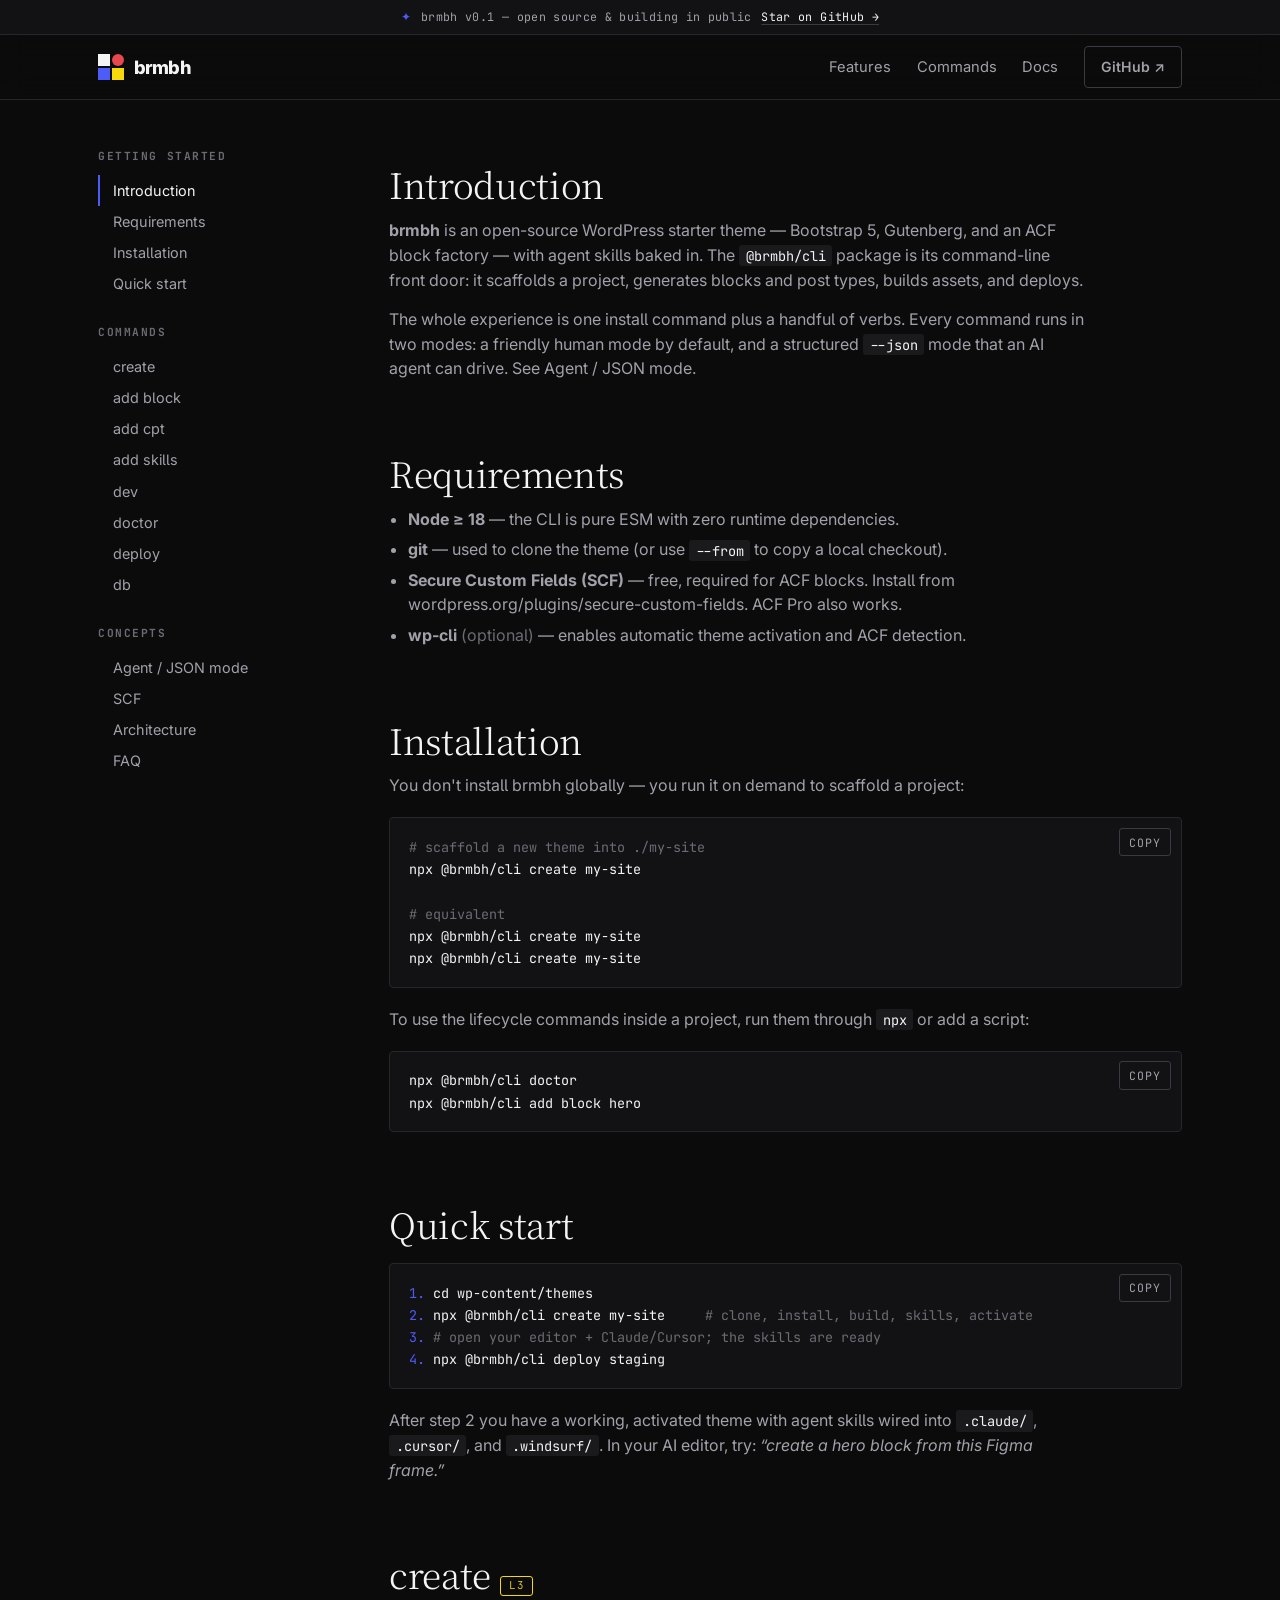
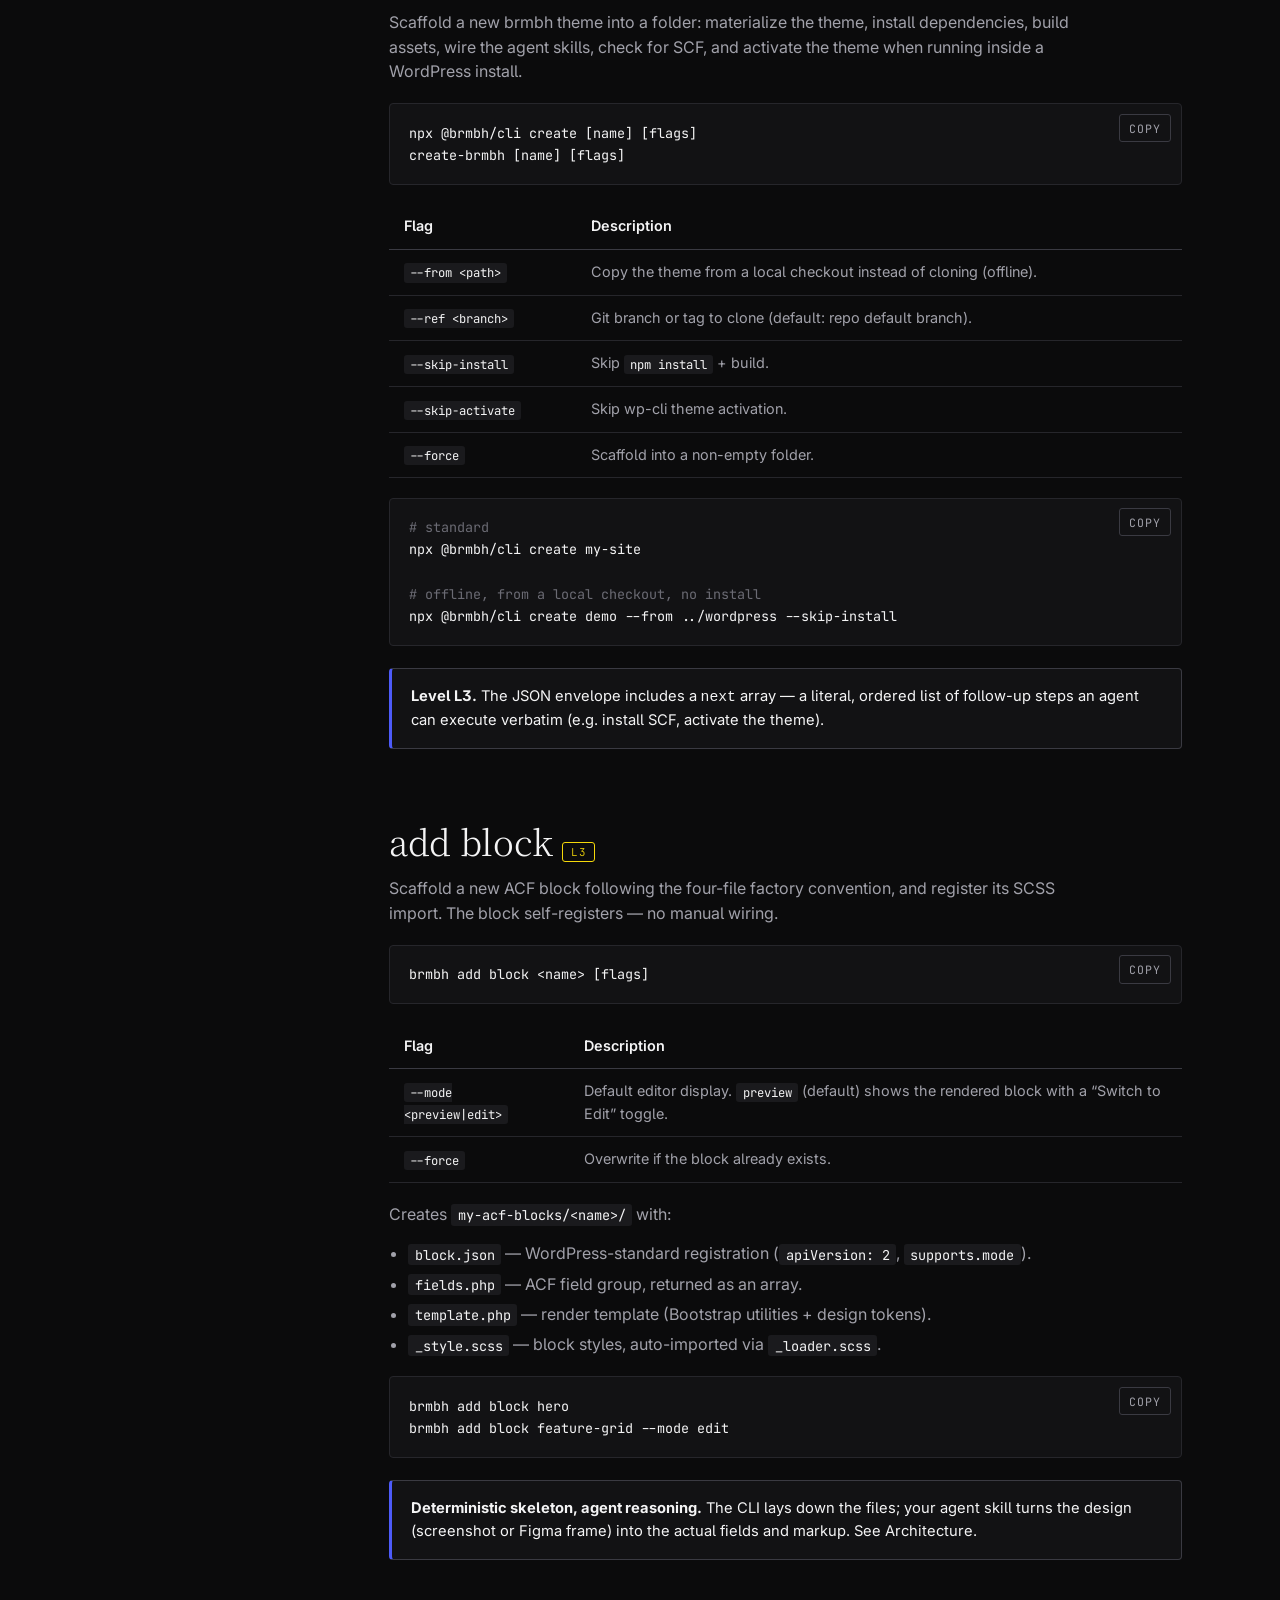
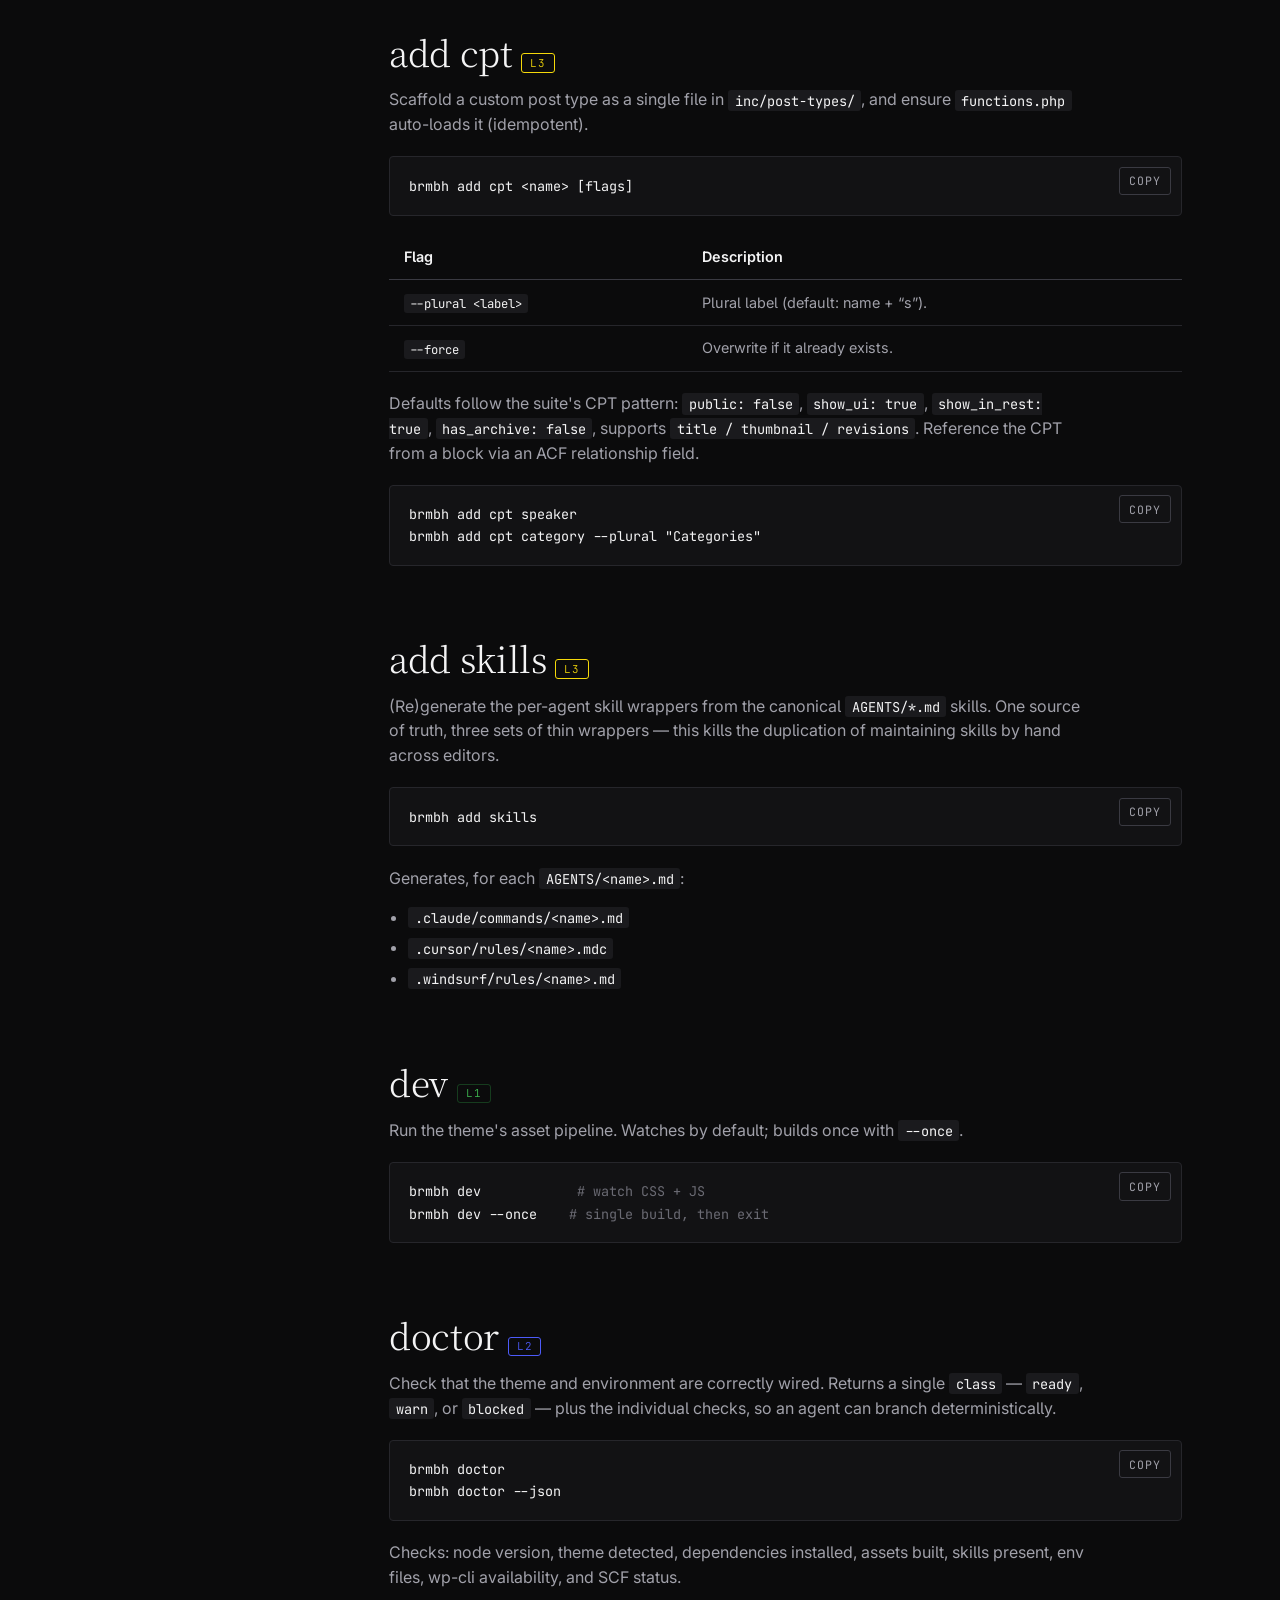
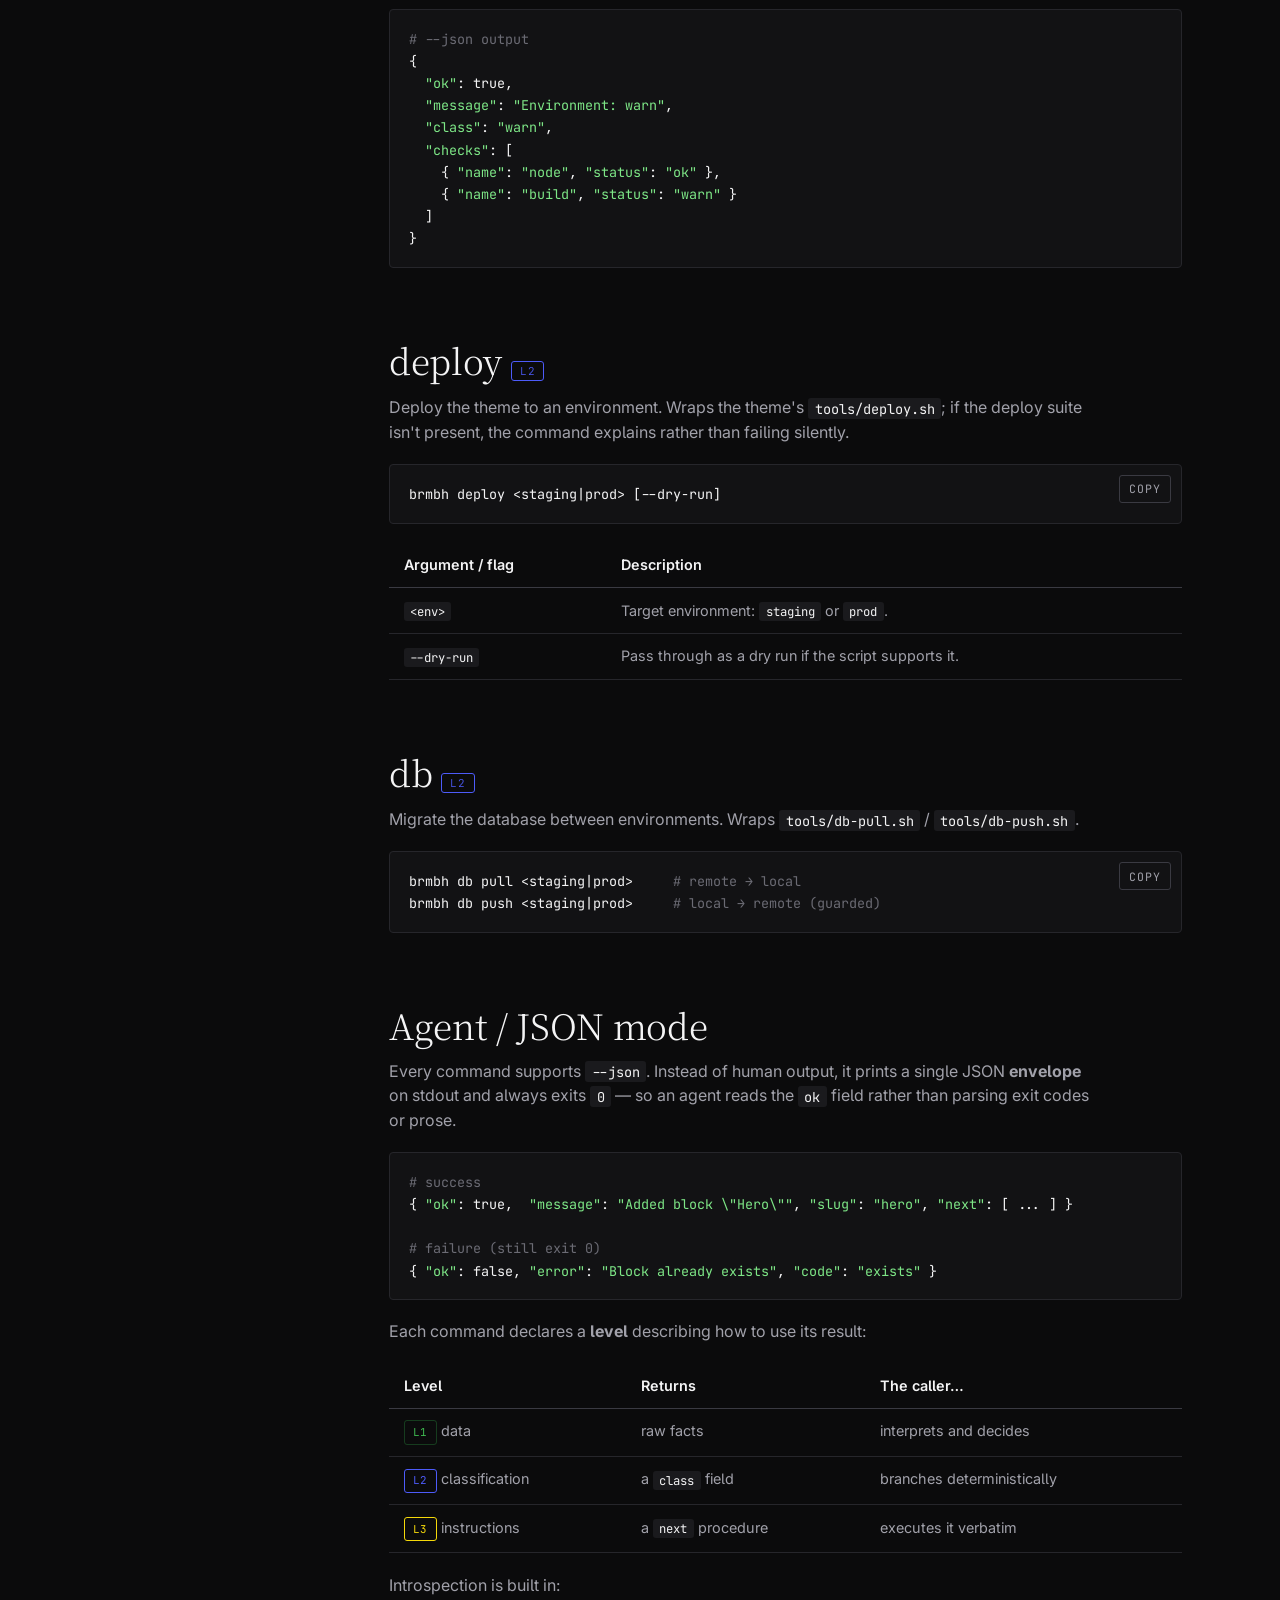
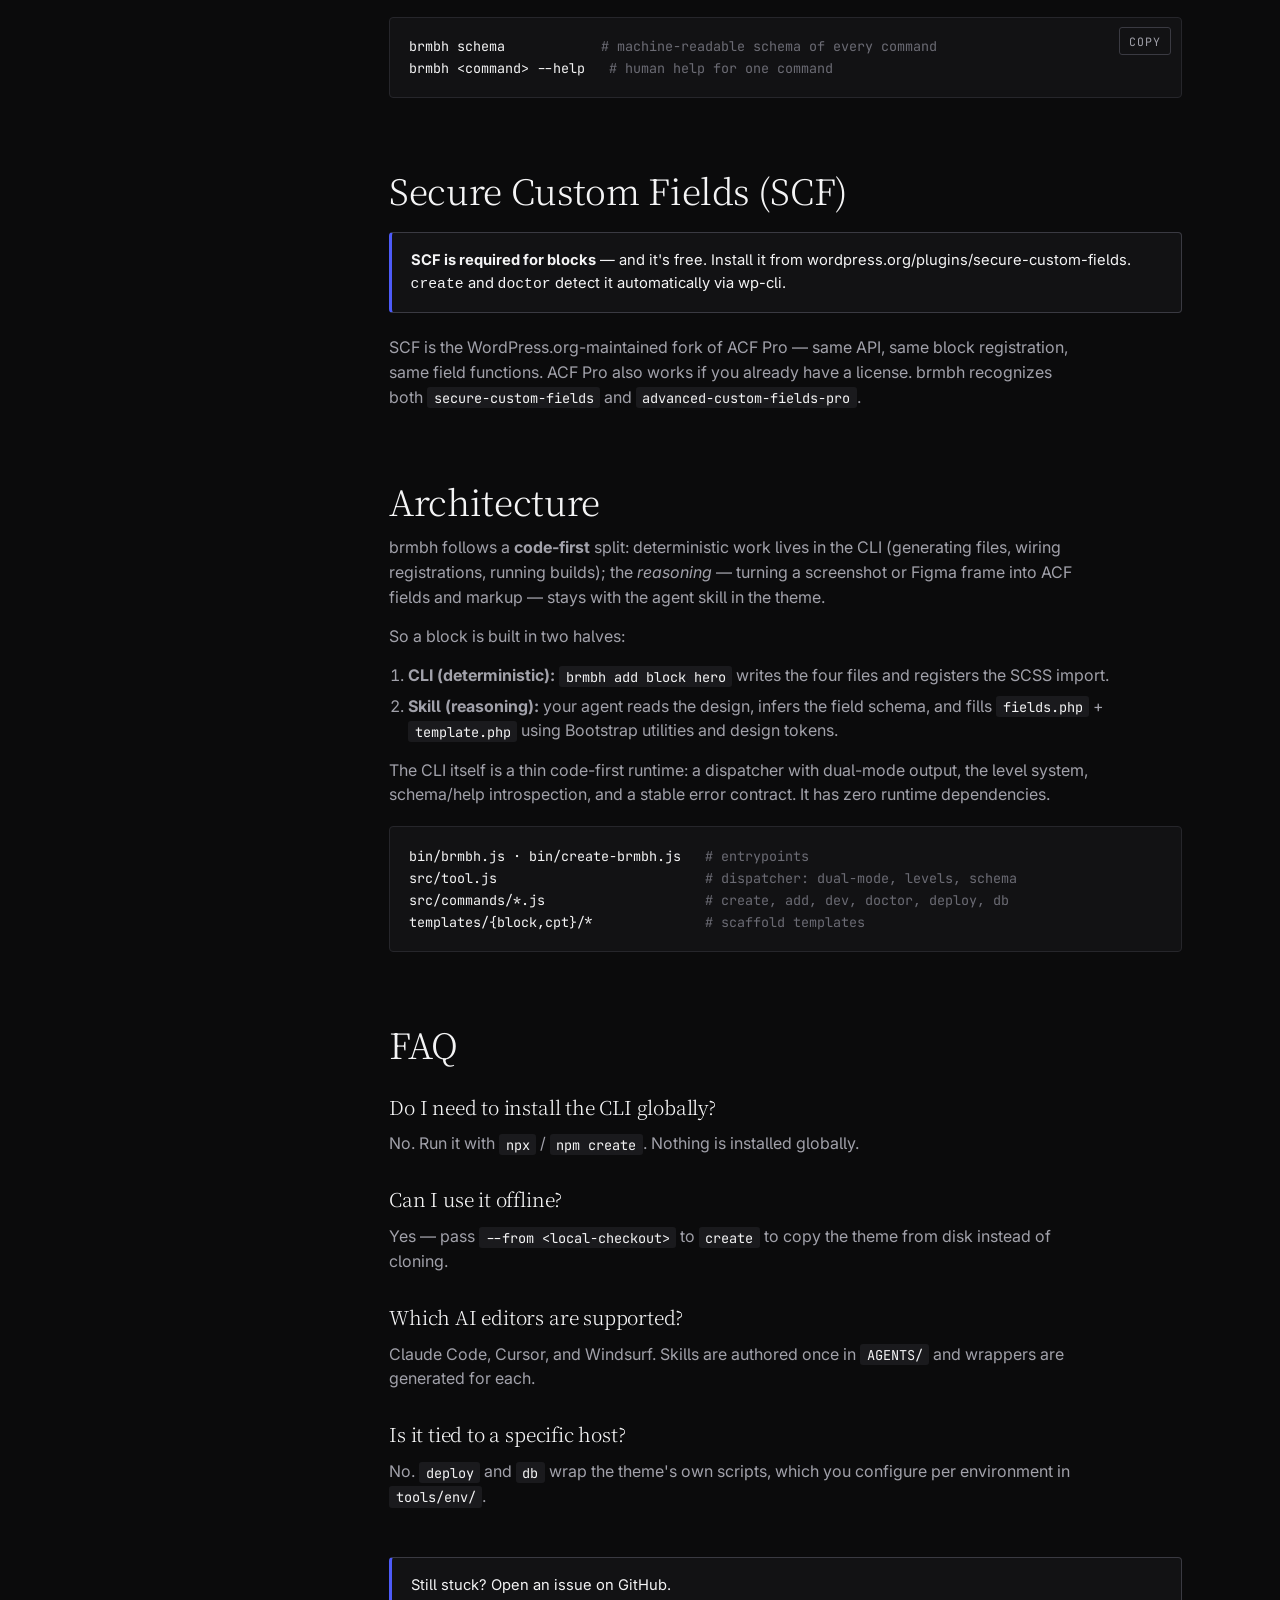
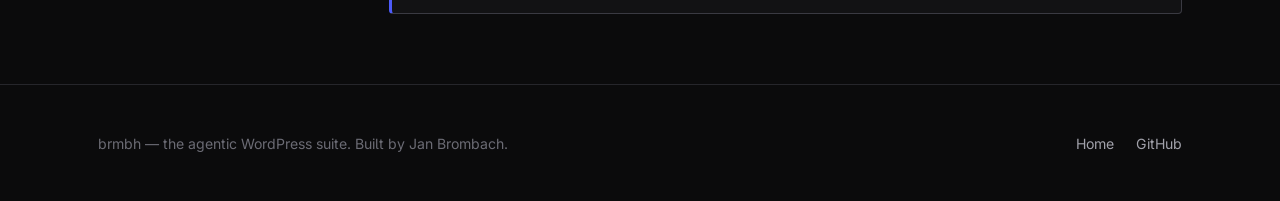
==== docs.html @ bf5b20b1 "chore: stand up brmbh/site as a standalone repo Extracted from brmbh/cli with git subtree split (33 " ====
<!doctype html>
<html lang="en">
<head>
  <meta charset="utf-8" />
  <meta name="viewport" content="width=device-width, initial-scale=1" />
  <title>Documentation — brmbh</title>
  <meta name="description" content="Documentation for the brmbh CLI and agentic WordPress suite: install, commands, agent JSON mode, and architecture." />
  <link rel="preconnect" href="https://fonts.googleapis.com" />
  <link rel="preconnect" href="https://fonts.gstatic.com" crossorigin />
  <link href="https://fonts.googleapis.com/css2?family=Noto+Serif+JP:wght@200;300;400;500;700;900&family=Atkinson+Hyperlegible:wght@400;700&family=Inter:wght@400;500;600;700;800;900&family=JetBrains+Mono:wght@400;500;700&display=swap" rel="stylesheet" />
  <link rel="stylesheet" href="assets/styles.css" />
</head>
<body>

  <div class="announce">
    <span class="spark" aria-hidden="true">✦</span> brmbh v0.1 — open source &amp; building in public
    <a href="https://github.com/brmbh/wordpress" target="_blank" rel="noopener">Star on GitHub →</a>
  </div>
  <header class="site-header">
    <div class="wrap site-header__inner">
      <a class="brand" href="index.html" aria-label="brmbh home">
        <span class="brand__mark" aria-hidden="true"><span></span><span></span><span></span><span></span></span>
        brmbh
      </a>
      <button class="nav-toggle" aria-label="Toggle menu" data-nav-toggle>☰</button>
      <nav class="nav" data-nav>
        <a href="index.html#features"><span class="nav__text" data-text="Features">Features</span></a>
        <a href="index.html#commands"><span class="nav__text" data-text="Commands">Commands</span></a>
        <a href="docs.html"><span class="nav__text" data-text="Docs">Docs</span></a>
        <a class="btn btn--ghost" href="https://github.com/brmbh/wordpress" target="_blank" rel="noopener">GitHub ↗</a>
      </nav>
    </div>
  </header>

  <div class="wrap section--flush" style="padding-block:3rem">
    <div class="docs">
      <!-- sidebar -->
      <aside class="docs-side">
        <h5>Getting started</h5>
        <a href="#introduction">Introduction</a>
        <a href="#requirements">Requirements</a>
        <a href="#install">Installation</a>
        <a href="#quickstart">Quick start</a>
        <h5>Commands</h5>
        <a href="#create">create</a>
        <a href="#add-block">add block</a>
        <a href="#add-cpt">add cpt</a>
        <a href="#add-skills">add skills</a>
        <a href="#dev">dev</a>
        <a href="#doctor">doctor</a>
        <a href="#deploy">deploy</a>
        <a href="#db">db</a>
        <h5>Concepts</h5>
        <a href="#agent-mode">Agent / JSON mode</a>
        <a href="#acf">SCF</a>
        <a href="#architecture">Architecture</a>
        <a href="#faq">FAQ</a>
      </aside>

      <!-- content -->
      <main class="docs-main">

        <h2 id="introduction">Introduction</h2>
        <p>
          <strong>brmbh</strong> is an open-source WordPress starter theme — Bootstrap 5, Gutenberg, and an ACF
          block factory — with agent skills baked in. The <code>@brmbh/cli</code> package is its command-line
          front door: it scaffolds a project, generates blocks and post types, builds assets, and deploys.
        </p>
        <p>
          The whole experience is one install command plus a handful of verbs. Every command runs in two modes:
          a friendly human mode by default, and a structured <code>--json</code> mode that an AI agent can drive.
          See <a href="#agent-mode">Agent / JSON mode</a>.
        </p>

        <h2 id="requirements">Requirements</h2>
        <ul>
          <li><strong>Node ≥ 18</strong> — the CLI is pure ESM with zero runtime dependencies.</li>
          <li><strong>git</strong> — used to clone the theme (or use <code>--from</code> to copy a local checkout).</li>
          <li><strong>Secure Custom Fields (SCF)</strong> — free, required for ACF blocks. Install from <a href="https://wordpress.org/plugins/secure-custom-fields/" target="_blank" rel="noopener">wordpress.org/plugins/secure-custom-fields</a>. ACF Pro also works.</li>
          <li><strong>wp-cli</strong> <span class="dim">(optional)</span> — enables automatic theme activation and ACF detection.</li>
        </ul>

        <h2 id="install">Installation</h2>
        <p>You don't install brmbh globally — you run it on demand to scaffold a project:</p>
        <pre data-copy="npx @brmbh/cli create my-site"><span class="c"># scaffold a new theme into ./my-site</span>
npx @brmbh/cli create my-site

<span class="c"># equivalent</span>
npx @brmbh/cli create my-site
npx @brmbh/cli create my-site</pre>
        <p>To use the lifecycle commands inside a project, run them through <code>npx</code> or add a script:</p>
        <pre data-copy="npx @brmbh/cli doctor">npx @brmbh/cli doctor
npx @brmbh/cli add block hero</pre>

        <h2 id="quickstart">Quick start</h2>
        <pre data-copy="cd wp-content/themes&#10;npx @brmbh/cli create my-site"><span class="k">1.</span> cd wp-content/themes
<span class="k">2.</span> npx @brmbh/cli create my-site     <span class="c"># clone, install, build, skills, activate</span>
<span class="k">3.</span> <span class="c"># open your editor + Claude/Cursor; the skills are ready</span>
<span class="k">4.</span> npx @brmbh/cli deploy staging</pre>
        <p>
          After step 2 you have a working, activated theme with agent skills wired into <code>.claude/</code>,
          <code>.cursor/</code>, and <code>.windsurf/</code>. In your AI editor, try:
          <em>“create a hero block from this Figma frame.”</em>
        </p>

        <!-- ============================ COMMANDS =========================== -->

        <h2 id="create">create <span class="badge badge--l3">L3</span></h2>
        <p>Scaffold a new brmbh theme into a folder: materialize the theme, install dependencies, build assets, wire the agent skills, check for SCF, and activate the theme when running inside a WordPress install.</p>
        <pre data-copy="npx @brmbh/cli create [name] [flags]">npx @brmbh/cli create [name] [flags]
create-brmbh [name] [flags]</pre>
        <table>
          <thead><tr><th>Flag</th><th>Description</th></tr></thead>
          <tbody>
            <tr><td><code>--from &lt;path&gt;</code></td><td>Copy the theme from a local checkout instead of cloning (offline).</td></tr>
            <tr><td><code>--ref &lt;branch&gt;</code></td><td>Git branch or tag to clone (default: repo default branch).</td></tr>
            <tr><td><code>--skip-install</code></td><td>Skip <code>npm install</code> + build.</td></tr>
            <tr><td><code>--skip-activate</code></td><td>Skip wp-cli theme activation.</td></tr>
            <tr><td><code>--force</code></td><td>Scaffold into a non-empty folder.</td></tr>
          </tbody>
        </table>
        <pre data-copy="npx @brmbh/cli create my-site"><span class="c"># standard</span>
npx @brmbh/cli create my-site

<span class="c"># offline, from a local checkout, no install</span>
npx @brmbh/cli create demo --from ../wordpress --skip-install</pre>
        <div class="callout">
          <strong>Level L3.</strong> The JSON envelope includes a <code>next</code> array — a literal, ordered
          list of follow-up steps an agent can execute verbatim (e.g. install SCF, activate the theme).
        </div>

        <h2 id="add-block">add block <span class="badge badge--l3">L3</span></h2>
        <p>Scaffold a new ACF block following the four-file factory convention, and register its SCSS import. The block self-registers — no manual wiring.</p>
        <pre data-copy="brmbh add block <name> [flags]">brmbh add block &lt;name&gt; [flags]</pre>
        <table>
          <thead><tr><th>Flag</th><th>Description</th></tr></thead>
          <tbody>
            <tr><td><code>--mode &lt;preview|edit&gt;</code></td><td>Default editor display. <code>preview</code> (default) shows the rendered block with a “Switch to Edit” toggle.</td></tr>
            <tr><td><code>--force</code></td><td>Overwrite if the block already exists.</td></tr>
          </tbody>
        </table>
        <p>Creates <code>my-acf-blocks/&lt;name&gt;/</code> with:</p>
        <ul>
          <li><code>block.json</code> — WordPress-standard registration (<code>apiVersion: 2</code>, <code>supports.mode</code>).</li>
          <li><code>fields.php</code> — ACF field group, returned as an array.</li>
          <li><code>template.php</code> — render template (Bootstrap utilities + design tokens).</li>
          <li><code>_style.scss</code> — block styles, auto-imported via <code>_loader.scss</code>.</li>
        </ul>
        <pre data-copy="brmbh add block hero">brmbh add block hero
brmbh add block feature-grid --mode edit</pre>
        <div class="callout">
          <strong>Deterministic skeleton, agent reasoning.</strong> The CLI lays down the files; your agent skill
          turns the design (screenshot or Figma frame) into the actual fields and markup. See
          <a href="#architecture">Architecture</a>.
        </div>

        <h2 id="add-cpt">add cpt <span class="badge badge--l3">L3</span></h2>
        <p>Scaffold a custom post type as a single file in <code>inc/post-types/</code>, and ensure <code>functions.php</code> auto-loads it (idempotent).</p>
        <pre data-copy="brmbh add cpt <name> [flags]">brmbh add cpt &lt;name&gt; [flags]</pre>
        <table>
          <thead><tr><th>Flag</th><th>Description</th></tr></thead>
          <tbody>
            <tr><td><code>--plural &lt;label&gt;</code></td><td>Plural label (default: name + “s”).</td></tr>
            <tr><td><code>--force</code></td><td>Overwrite if it already exists.</td></tr>
          </tbody>
        </table>
        <p>Defaults follow the suite's CPT pattern: <code>public: false</code>, <code>show_ui: true</code>, <code>show_in_rest: true</code>, <code>has_archive: false</code>, supports <code>title / thumbnail / revisions</code>. Reference the CPT from a block via an ACF relationship field.</p>
        <pre data-copy="brmbh add cpt speaker">brmbh add cpt speaker
brmbh add cpt category --plural "Categories"</pre>

        <h2 id="add-skills">add skills <span class="badge badge--l3">L3</span></h2>
        <p>(Re)generate the per-agent skill wrappers from the canonical <code>AGENTS/*.md</code> skills. One source of truth, three sets of thin wrappers — this kills the duplication of maintaining skills by hand across editors.</p>
        <pre data-copy="brmbh add skills">brmbh add skills</pre>
        <p>Generates, for each <code>AGENTS/&lt;name&gt;.md</code>:</p>
        <ul>
          <li><code>.claude/commands/&lt;name&gt;.md</code></li>
          <li><code>.cursor/rules/&lt;name&gt;.mdc</code></li>
          <li><code>.windsurf/rules/&lt;name&gt;.md</code></li>
        </ul>

        <h2 id="dev">dev <span class="badge badge--l1">L1</span></h2>
        <p>Run the theme's asset pipeline. Watches by default; builds once with <code>--once</code>.</p>
        <pre data-copy="brmbh dev">brmbh dev            <span class="c"># watch CSS + JS</span>
brmbh dev --once    <span class="c"># single build, then exit</span></pre>

        <h2 id="doctor">doctor <span class="badge badge--l2">L2</span></h2>
        <p>Check that the theme and environment are correctly wired. Returns a single <code>class</code> — <code>ready</code>, <code>warn</code>, or <code>blocked</code> — plus the individual checks, so an agent can branch deterministically.</p>
        <pre data-copy="brmbh doctor">brmbh doctor
brmbh doctor --json</pre>
        <p>Checks: node version, theme detected, dependencies installed, assets built, skills present, env files, wp-cli availability, and SCF status.</p>
        <pre><span class="c"># --json output</span>
{
  <span class="s">"ok"</span>: true,
  <span class="s">"message"</span>: <span class="s">"Environment: warn"</span>,
  <span class="s">"class"</span>: <span class="s">"warn"</span>,
  <span class="s">"checks"</span>: [
    { <span class="s">"name"</span>: <span class="s">"node"</span>, <span class="s">"status"</span>: <span class="s">"ok"</span> },
    { <span class="s">"name"</span>: <span class="s">"build"</span>, <span class="s">"status"</span>: <span class="s">"warn"</span> }
  ]
}</pre>

        <h2 id="deploy">deploy <span class="badge badge--l2">L2</span></h2>
        <p>Deploy the theme to an environment. Wraps the theme's <code>tools/deploy.sh</code>; if the deploy suite isn't present, the command explains rather than failing silently.</p>
        <pre data-copy="brmbh deploy <env>">brmbh deploy &lt;staging|prod&gt; [--dry-run]</pre>
        <table>
          <thead><tr><th>Argument / flag</th><th>Description</th></tr></thead>
          <tbody>
            <tr><td><code>&lt;env&gt;</code></td><td>Target environment: <code>staging</code> or <code>prod</code>.</td></tr>
            <tr><td><code>--dry-run</code></td><td>Pass through as a dry run if the script supports it.</td></tr>
          </tbody>
        </table>

        <h2 id="db">db <span class="badge badge--l2">L2</span></h2>
        <p>Migrate the database between environments. Wraps <code>tools/db-pull.sh</code> / <code>tools/db-push.sh</code>.</p>
        <pre data-copy="brmbh db pull staging">brmbh db pull &lt;staging|prod&gt;     <span class="c"># remote → local</span>
brmbh db push &lt;staging|prod&gt;     <span class="c"># local → remote (guarded)</span></pre>

        <!-- ============================ CONCEPTS =========================== -->

        <h2 id="agent-mode">Agent / JSON mode</h2>
        <p>
          Every command supports <code>--json</code>. Instead of human output, it prints a single JSON
          <strong>envelope</strong> on stdout and always exits <code>0</code> — so an agent reads the
          <code>ok</code> field rather than parsing exit codes or prose.
        </p>
        <pre><span class="c"># success</span>
{ <span class="s">"ok"</span>: true,  <span class="s">"message"</span>: <span class="s">"Added block \"Hero\""</span>, <span class="s">"slug"</span>: <span class="s">"hero"</span>, <span class="s">"next"</span>: [ ... ] }

<span class="c"># failure (still exit 0)</span>
{ <span class="s">"ok"</span>: false, <span class="s">"error"</span>: <span class="s">"Block already exists"</span>, <span class="s">"code"</span>: <span class="s">"exists"</span> }</pre>
        <p>Each command declares a <strong>level</strong> describing how to use its result:</p>
        <table>
          <thead><tr><th>Level</th><th>Returns</th><th>The caller…</th></tr></thead>
          <tbody>
            <tr><td><span class="badge badge--l1">L1</span> data</td><td>raw facts</td><td>interprets and decides</td></tr>
            <tr><td><span class="badge badge--l2">L2</span> classification</td><td>a <code>class</code> field</td><td>branches deterministically</td></tr>
            <tr><td><span class="badge badge--l3">L3</span> instructions</td><td>a <code>next</code> procedure</td><td>executes it verbatim</td></tr>
          </tbody>
        </table>
        <p>Introspection is built in:</p>
        <pre data-copy="brmbh schema">brmbh schema            <span class="c"># machine-readable schema of every command</span>
brmbh &lt;command&gt; --help   <span class="c"># human help for one command</span></pre>

        <h2 id="acf">Secure Custom Fields (SCF)</h2>
        <div class="callout">
          <strong>SCF is required for blocks</strong> — and it's free.
          Install it from <a href="https://wordpress.org/plugins/secure-custom-fields/" target="_blank" rel="noopener">wordpress.org/plugins/secure-custom-fields</a>.
          <code>create</code> and <code>doctor</code> detect it automatically via wp-cli.
        </div>
        <p>
          SCF is the WordPress.org-maintained fork of ACF Pro — same API, same block registration, same field functions.
          ACF Pro also works if you already have a license. brmbh recognizes both
          <code>secure-custom-fields</code> and <code>advanced-custom-fields-pro</code>.
        </p>

        <h2 id="architecture">Architecture</h2>
        <p>
          brmbh follows a <strong>code-first</strong> split: deterministic work lives in the CLI (generating
          files, wiring registrations, running builds); the <em>reasoning</em> — turning a screenshot or Figma
          frame into ACF fields and markup — stays with the agent skill in the theme.
        </p>
        <p>So a block is built in two halves:</p>
        <ol>
          <li><strong>CLI (deterministic):</strong> <code>brmbh add block hero</code> writes the four files and registers the SCSS import.</li>
          <li><strong>Skill (reasoning):</strong> your agent reads the design, infers the field schema, and fills <code>fields.php</code> + <code>template.php</code> using Bootstrap utilities and design tokens.</li>
        </ol>
        <p>The CLI itself is a thin code-first runtime: a dispatcher with dual-mode output, the level system, schema/help introspection, and a stable error contract. It has zero runtime dependencies.</p>
        <pre>bin/brmbh.js · bin/create-brmbh.js   <span class="c"># entrypoints</span>
src/tool.js                          <span class="c"># dispatcher: dual-mode, levels, schema</span>
src/commands/*.js                    <span class="c"># create, add, dev, doctor, deploy, db</span>
templates/{block,cpt}/*              <span class="c"># scaffold templates</span></pre>

        <h2 id="faq">FAQ</h2>
        <h3>Do I need to install the CLI globally?</h3>
        <p>No. Run it with <code>npx</code> / <code>npm create</code>. Nothing is installed globally.</p>
        <h3>Can I use it offline?</h3>
        <p>Yes — pass <code>--from &lt;local-checkout&gt;</code> to <code>create</code> to copy the theme from disk instead of cloning.</p>
        <h3>Which AI editors are supported?</h3>
        <p>Claude Code, Cursor, and Windsurf. Skills are authored once in <code>AGENTS/</code> and wrappers are generated for each.</p>
        <h3>Is it tied to a specific host?</h3>
        <p>No. <code>deploy</code> and <code>db</code> wrap the theme's own scripts, which you configure per environment in <code>tools/env/</code>.</p>

        <div class="callout" style="margin-top:3rem">
          Still stuck? Open an issue on
          <a href="https://github.com/brmbh/wordpress" target="_blank" rel="noopener">GitHub</a>.
        </div>

      </main>
    </div>
  </div>

  <footer class="site-footer">
    <div class="wrap site-footer__inner">
      <span class="dim">brmbh — the agentic WordPress suite. Built by Jan Brombach.</span>
      <nav class="footer-links">
        <a href="index.html">Home</a>
        <a href="https://github.com/brmbh/wordpress" target="_blank" rel="noopener">GitHub</a>
      </nav>
    </div>
  </footer>

  <script src="assets/main.js" defer></script>
</body>
</html>
---- assets/styles.css ----
/* ==========================================================================
   brmbh — design system
   Dark-first, monochrome, Swiss grid, brutalist edges, Bauhaus accents.
   ========================================================================== */

:root {
  /* surfaces (dark-first) */
  --surface-1: #0b0b0c;
  --surface-2: #121214;
  --surface-3: #1a1a1d;
  --on-surface-1: #f4f4f5;
  --on-surface-2: #a1a1aa;
  --on-surface-3: #6b6b74;
  --border: #26262b;
  --border-strong: #3a3a42;

  /* accents — restrained mono + a single electric primary; Bauhaus trio used as dots only */
  --accent: #4d5bf9;
  --accent-ink: #ffffff;
  --bauhaus-red: #e5484d;
  --bauhaus-yellow: #f5d90a;
  --bauhaus-blue: #4d5bf9;

  /* type */
  --font-sans: 'Inter', -apple-system, BlinkMacSystemFont, 'Segoe UI', sans-serif;
  --font-display: 'Noto Serif JP', Georgia, 'Times New Roman', serif;
  --font-eyebrow: 'Atkinson Hyperlegible', var(--font-sans);
  --font-mono: 'JetBrains Mono', ui-monospace, 'SF Mono', Menlo, monospace;

  /* scale */
  --maxw: 1180px;
  --gutter: clamp(1.25rem, 4vw, 3rem);
  --radius: 4px;
}

* { box-sizing: border-box; margin: 0; padding: 0; }

html { scroll-behavior: smooth; -webkit-text-size-adjust: 100%; }

body {
  font-family: var(--font-sans);
  background: var(--surface-1);
  color: var(--on-surface-1);
  line-height: 1.55;
  font-feature-settings: 'cv05' 1, 'ss01' 1;
  -webkit-font-smoothing: antialiased;
  text-rendering: optimizeLegibility;
  overflow-x: hidden;
}

a { color: inherit; text-decoration: none; }
::selection { background: var(--accent); color: var(--accent-ink); }

/* ----- layout primitives ------------------------------------------------- */

.wrap { max-width: var(--maxw); margin-inline: auto; padding-inline: var(--gutter); }
/* full-bleed variant: content edge lands exactly on the container rails.
   max-width = maxw + 2·gutter so the gutter padding brings content in to the
   rails (same math the page-frame uses). For card grids, not text. */
.wrap--flush { max-width: calc(var(--maxw) + 2 * var(--gutter)); margin-inline: auto; padding-inline: var(--gutter); }
.wrap--flush > .grid,
.wrap--flush > .pillars,
.wrap--flush > .power,
.wrap--flush > .grounded,
.wrap--flush > .steps { position: relative; z-index: 2; border-radius: 0; }
/* if a flush grid is the last thing in a section, kill the section's bottom
   padding so the cards align flush with the section divider line below */
.section:has(> .wrap--flush:last-child) { padding-bottom: 0; }
/* breakout band: wider than the rails, but keeps a margin from the viewport
   edge. Used sparingly to give a section room and break the uniform rhythm. */
.wrap--wide { width: min(calc(var(--maxw) + 8rem), calc(100% - 3rem)); margin-inline: auto; }
.wrap--wide > * { position: relative; z-index: 2; }

.section { padding-block: clamp(4rem, 9vw, 8rem); border-top: 1px solid var(--border); }
.section--flush { border-top: 0; }

/* Eyebrow = mono kicker + a Bauhaus marker. The marker's SHAPE and COLOUR
   cycle per section (modifier classes) so each opener is its own thing —
   a small brand system instead of one repeated chip. */
.eyebrow {
  font-family: var(--font-eyebrow);
  font-weight: 400;
  font-size: 1rem;
  letter-spacing: normal;
  text-transform: none;
  color: var(--on-surface-2);
  display: inline-flex;
  align-items: center;
  gap: 0.7rem;
}
.eyebrow::before {
  content: '';
  width: 11px; height: 11px;
  background: var(--mk, var(--accent));
  display: inline-block;
  flex: none;
}
/* marker colours (Bauhaus trio) */
.eyebrow--blue   { --mk: var(--bauhaus-blue); }
.eyebrow--red    { --mk: var(--bauhaus-red); }
.eyebrow--yellow { --mk: var(--bauhaus-yellow); }
/* marker shapes */
.eyebrow--circle::before  { border-radius: 50%; }
.eyebrow--diamond::before { width: 10px; height: 10px; transform: rotate(45deg); }
.eyebrow--disc::before    { border-radius: 0 50% 50% 0; }
.eyebrow--ring::before    { background: transparent; border: 2.5px solid var(--mk, var(--accent)); border-radius: 50%; }
.eyebrow--bar::before     { width: 5px; height: 15px; }
.eyebrow--triangle::before {
  width: 0; height: 0; background: transparent;
  border-left: 6px solid transparent;
  border-right: 6px solid transparent;
  border-bottom: 11px solid var(--mk, var(--accent));
}

/* ----- type -------------------------------------------------------------- */

h1, h2, h3, h4 { font-family: var(--font-display); font-weight: 300; letter-spacing: -0.01em; line-height: 1.12; }

.display {
  font-size: clamp(2.5rem, 6.6vw, 5.1rem);
  font-weight: 300;
  letter-spacing: -0.015em;
  line-height: 1.08;
}
.h2 { font-size: clamp(1.9rem, 4vw, 3rem); }
.h3 { font-size: clamp(1.15rem, 2vw, 1.5rem); letter-spacing: -0.01em; }

.lead { font-size: clamp(1.05rem, 1.6vw, 1.35rem); color: var(--on-surface-2); max-width: 44ch; }
.muted { color: var(--on-surface-2); }
.dim { color: var(--on-surface-3); }
.mono { font-family: var(--font-mono); }
.accent { color: var(--accent); }

/* ----- buttons ----------------------------------------------------------- */

.btn {
  --bg: var(--on-surface-1);
  --fg: var(--surface-1);
  display: inline-flex;
  align-items: center;
  gap: 0.55rem;
  padding: 0.85rem 1.4rem;
  font-weight: 600;
  font-size: 0.95rem;
  background: var(--bg);
  color: var(--fg);
  border: 1px solid var(--bg);
  border-radius: var(--radius);
  cursor: pointer;
  transition: transform 0.16s ease, background 0.16s ease, color 0.16s ease;
}
.btn:hover { transform: translateY(-2px); }
.btn--ghost {
  --bg: transparent;
  --fg: var(--on-surface-1);
  border-color: var(--border-strong);
}
.btn--ghost:hover { background: var(--surface-3); }
.btn--accent { --bg: var(--accent); --fg: var(--accent-ink); }

.btn-row { display: flex; flex-wrap: wrap; gap: 0.75rem; }

/* ----- code / terminal --------------------------------------------------- */

.code {
  font-family: var(--font-mono);
  background: var(--surface-2);
  border: 1px solid var(--border);
  border-radius: var(--radius);
  font-size: 0.9rem;
}

.cmd {
  display: flex;
  align-items: center;
  justify-content: space-between;
  gap: 1rem;
  padding: 1rem 1.15rem;
  font-family: var(--font-mono);
  background: var(--surface-2);
  border: 1px solid var(--border-strong);
  border-radius: var(--radius);
}
.cmd code { color: var(--on-surface-1); font-size: 0.95rem; }
.cmd code .tok-dim { color: var(--on-surface-3); }
.cmd .prompt { color: var(--accent); user-select: none; margin-right: 0.5rem; }

.copy {
  font-family: var(--font-mono);
  font-size: 0.72rem;
  letter-spacing: 0.08em;
  text-transform: uppercase;
  color: var(--on-surface-2);
  background: transparent;
  border: 1px solid var(--border-strong);
  border-radius: 3px;
  padding: 0.35rem 0.6rem;
  cursor: pointer;
  white-space: nowrap;
  transition: color 0.15s, border-color 0.15s;
}
.copy:hover { color: var(--on-surface-1); border-color: var(--on-surface-2); }
.copy.copied { color: var(--bauhaus-yellow); border-color: var(--bauhaus-yellow); }

/* terminal mock */
.terminal {
  background: var(--surface-2);
  border: 1px solid var(--border-strong);
  border-radius: var(--radius);
  overflow: hidden;
  box-shadow: 0 40px 80px -40px rgba(0,0,0,0.8);
}
.terminal__bar {
  display: flex; align-items: center; gap: 0.5rem;
  padding: 0.7rem 1rem;
  border-bottom: 1px solid var(--border);
  background: var(--surface-3);
}
.terminal__dot { width: 11px; height: 11px; border-radius: 50%; background: var(--border-strong); }
.terminal__dot--r { background: var(--bauhaus-red); }
.terminal__dot--y { background: var(--bauhaus-yellow); }
.terminal__dot--g { background: #2ea043; }
.terminal__title { margin-left: auto; font-family: var(--font-mono); font-size: 0.72rem; color: var(--on-surface-3); }
.terminal__body {
  padding: 1.25rem 1.35rem;
  font-family: var(--font-mono);
  font-size: 0.84rem;
  line-height: 1.7;
  white-space: pre-wrap;
  color: var(--on-surface-2);
  overflow-x: auto;
}
.terminal__body .ok { color: #3fb950; }
.terminal__body .step { color: var(--accent); }
.terminal__body .warn { color: var(--bauhaus-yellow); }
.terminal__body .head { color: var(--on-surface-1); font-weight: 600; }
.terminal__body .dim { color: var(--on-surface-3); }

/* ----- interactive IDE (explorer + editor) ------------------------------- */

.ide {
  background: var(--surface-2);
  border: 1px solid var(--border-strong);
  border-radius: var(--radius);
  overflow: hidden;
  box-shadow: 0 40px 80px -40px rgba(0, 0, 0, 0.8);
}
.ide__bar {
  display: flex; align-items: center; gap: 0.5rem;
  padding: 0.7rem 1rem;
  border-bottom: 1px solid var(--border);
  background: var(--surface-3);
}
.ide__title { margin-left: auto; font-family: var(--font-mono); font-size: 0.72rem; color: var(--on-surface-3); }

.ide__main { display: grid; grid-template-columns: 168px 1fr; min-height: 410px; }
.ide__explorer {
  border-right: 1px solid var(--border);
  max-height: 460px;
  overflow: auto;
  padding: 0.7rem 0.6rem;
  font-family: var(--font-mono); font-size: 0.8rem;
}
.ide__info { display: flex; flex-direction: column; gap: 0.8rem; padding: 1.75rem 2rem; min-width: 0; }
.ide__info-head { display: flex; align-items: center; gap: 0.6rem; flex-wrap: wrap; }
.ide__info-name { font-family: var(--font-mono); font-size: 1.05rem; font-weight: 500; color: var(--on-surface-1); }
.ide__info-role {
  font-family: var(--font-eyebrow); font-weight: 700;
  font-size: 0.58rem; letter-spacing: 0.08em; text-transform: uppercase;
  color: var(--accent);
  border: 1px solid var(--border-strong); border-radius: 999px;
  padding: 0.1rem 0.5rem;
}
.ide__info-desc { color: var(--on-surface-2); font-size: 1rem; line-height: 1.65; max-width: 56ch; }
.ide__info-note {
  margin-top: auto; display: flex; align-items: center; gap: 0.45rem;
  font-family: var(--font-eyebrow); font-size: 0.72rem; color: var(--accent);
  background: color-mix(in srgb, var(--accent) 10%, transparent);
  border: 1px solid color-mix(in srgb, var(--accent) 28%, transparent);
  border-radius: var(--radius); padding: 0.5rem 0.7rem;
}

/* ----- scrollytelling --------------------------------------------------- */
.scrolly-section { padding-bottom: 0; }
.scrolly-track { position: relative; height: 550vh; margin-top: 4rem; }
.scrolly-pin { position: sticky; top: 0; height: 100vh; display: flex; align-items: center; }
.scrolly-inner {
  display: grid;
  grid-template-columns: 1fr 1.4fr;
  gap: clamp(2rem, 5vw, 5rem);
  align-items: center;
  width: 100%;
  max-width: var(--maxw);
  margin-inline: auto;
  padding-inline: var(--gutter);
}

/* left steps */
.scrolly-steps { display: flex; flex-direction: column; gap: 3rem; }
.scrolly-step { opacity: 0.22; transition: opacity 0.5s ease; cursor: pointer; }
.scrolly-step.is-active { opacity: 1; }
.scrolly-step:not(.is-active):hover { opacity: 0.55; }
.scrolly-step__num {
  display: block;
  font-family: var(--font-mono); font-size: 0.7rem; color: var(--accent);
  margin-bottom: 0.5rem; letter-spacing: 0.06em;
}
.scrolly-step__title {
  font-family: var(--font-display);
  font-size: clamp(1.2rem, 2.2vw, 1.65rem);
  font-weight: 400;
  color: var(--on-surface-1);
  margin-bottom: 0.6rem; line-height: 1.2;
}
.scrolly-step__body { font-size: 0.95rem; color: var(--on-surface-2); line-height: 1.7; max-width: 36ch; }

/* right visual */
.scrolly-visual { min-width: 0; }

/* responsive: drop the pin, stack steps over a static IDE showing the final state */
@media (max-width: 880px) {
  .scrolly-track { height: auto !important; margin-top: 2rem; }
  .scrolly-pin { position: static; height: auto; display: block; }
  .scrolly-inner { grid-template-columns: 1fr; gap: 2.5rem; }
  .scrolly-step { opacity: 1; }
  .scrolly-step__body { max-width: none; }
  .ide__main { grid-template-columns: 140px 1fr; }
  .ide__stage { min-height: 280px; }
}

/* ----- IDE build animation ---------------------------------------------- */
.build-item { opacity: 0; transform: translateX(-6px); }

/* ----- IDE chat panel (agent scaffold demo) ------------------------------ */
.ide__chat { display: flex; flex-direction: column; min-width: 0; }
.ide__chat-head {
  display: flex; align-items: center; gap: 0.5rem;
  padding: 0.6rem 1rem;
  border-bottom: 1px solid var(--border);
  background: var(--surface-3);
  font-family: var(--font-mono); font-size: 0.72rem; color: var(--on-surface-3);
}
.ide__chat-icon { color: var(--accent); font-size: 0.8rem; }
.ide__chat-body { display: flex; flex-direction: column; gap: 1rem; padding: 1.5rem; }
/* ide stage — morphs per scene (terminal → terminal → editor) */
.ide__stage { position: relative; min-height: 410px; overflow: hidden; }
.scene {
  position: absolute; inset: 0;
  padding: 1.4rem 1.5rem;
  opacity: 0; visibility: hidden;
  transition: opacity 0.45s ease;
}
.scene.is-active { opacity: 1; visibility: visible; }

/* scene caption — tells the user exactly what kind of input this is */
.scene__cap {
  display: block;
  font-family: var(--font-eyebrow); font-size: 0.62rem; font-weight: 700;
  letter-spacing: 0.14em; text-transform: uppercase;
  color: var(--on-surface-3); margin-bottom: 0.7rem;
}

/* prompt bar — the designy "what you type to the agent" input (matches hero) */
.prompt-bar {
  display: flex; align-items: center; gap: 0.6rem;
  padding: 0.7rem 0.9rem; margin-bottom: 1.2rem;
  background: var(--surface-2);
  border: 1px solid var(--accent);
  border-radius: var(--radius);
  box-shadow: 0 0 0 3px color-mix(in srgb, var(--accent) 12%, transparent),
              0 14px 38px -22px var(--accent);
  position: relative; overflow: hidden;
}
.prompt-bar__spark { color: var(--accent); font-size: 0.95rem; flex: none; }
.prompt-bar__text {
  font-size: 0.95rem; font-weight: 600; color: var(--on-surface-1);
  letter-spacing: -0.01em; flex: 1 1 auto; min-width: 0;
}
.prompt-bar__caret {
  width: 2px; height: 1.1em; background: var(--accent); flex: none;
  animation: caret-blink 1.05s steps(1) infinite;
}

/* compact copy button + contextual copy affordances */
.copy--sm { font-size: 0.6rem; padding: 0.22rem 0.5rem; position: relative; z-index: 2; }
.copy--bar { flex: none; }
.term-copy { display: flex; align-items: center; gap: 0.5rem; cursor: pointer; }
.term-copy .term-cmd__txt { flex: 1 1 auto; }
.term-copy .copy { opacity: 0; transition: opacity 0.15s ease; }
.term-copy:hover .copy, .term-copy:focus-within .copy { opacity: 1; }

/* terminal lines */
.term { display: flex; flex-direction: column; gap: 0.55rem; font-family: var(--font-mono); font-size: 0.82rem; line-height: 1.5; }
.term-line { opacity: 0; transform: translateY(4px); }
.scene.is-active .term-line { animation: termIn 0.4s ease forwards; }
.scene.is-active .term-line:nth-child(1) { animation-delay: 0.10s; }
.scene.is-active .term-line:nth-child(2) { animation-delay: 0.30s; }
.scene.is-active .term-line:nth-child(3) { animation-delay: 0.50s; }
.scene.is-active .term-line:nth-child(4) { animation-delay: 0.70s; }
.scene.is-active .term-line:nth-child(5) { animation-delay: 0.90s; }
.scene.is-active .term-line:nth-child(6) { animation-delay: 1.10s; }
.scene.is-active .term-line:nth-child(7) { animation-delay: 1.30s; }
@keyframes termIn { to { opacity: 1; transform: none; } }
.term-cmd { color: var(--on-surface-1); }
.term-sym { color: var(--on-surface-3); margin-right: 0.4rem; }
.term-ok { color: #3fb950; }
.term-dim { color: var(--on-surface-3); }
.term-accent { color: var(--accent); }
.term-user { color: var(--on-surface-2); font-style: italic; }

/* editor scene */
.scene__prompt { font-family: var(--font-mono); font-size: 0.82rem; margin-bottom: 1rem; }
.editor { border: 1px solid var(--border); border-radius: var(--radius); overflow: hidden; }
.editor__tab {
  display: flex; align-items: center; gap: 0.45rem;
  background: var(--surface-3); border-bottom: 1px solid var(--border);
  padding: 0.5rem 0.85rem;
  font-family: var(--font-mono); font-size: 0.74rem; color: var(--on-surface-2);
}
.ft-dot { width: 7px; height: 7px; display: inline-block; background: var(--ext, var(--on-surface-3)); }
.editor__code {
  margin: 0; padding: 0.9rem 1.1rem;
  background: var(--surface-1);
  font-family: var(--font-mono); font-size: 0.72rem; line-height: 1.6;
  color: var(--on-surface-2); overflow-x: auto; white-space: pre;
}
.c-tag { color: #7ca7e8; }
.c-atr { color: #c08ee0; }
.c-str { color: #8fc98f; }
.c-var { color: #e0b87a; }
.c-cmt { color: var(--on-surface-3); font-style: italic; }

/* step 3 file highlight */
.step3-highlight { transition: background 0.4s ease, color 0.4s ease; }
.step3-active .step3-highlight { background: color-mix(in srgb, var(--accent) 12%, transparent); color: var(--on-surface-1); }

/* file tree */
.ft-row {
  position: relative;
  display: flex; align-items: center; gap: 0.4rem;
  padding: 0.22rem 0.45rem;
  border-radius: 3px;
  color: var(--on-surface-2);
  cursor: pointer; white-space: nowrap; user-select: none;
}
.ft-row:hover { background: var(--surface-3); }
.ft-chevron { color: var(--on-surface-3); font-size: 0.58rem; width: 0.6rem; flex: none; transition: transform 0.15s ease; }
.ft-folder.is-collapsed .ft-chevron { transform: rotate(-90deg); }
.ft-folder .ft-name { color: var(--on-surface-1); font-weight: 500; }
.ft-children { padding-left: 0.8rem; }
.ft-children.is-collapsed { display: none; }
.ft-file .ft-name { position: relative; padding-left: 0.95rem; }
.ft-file .ft-name::before {
  content: ''; position: absolute; left: 0; top: 50%;
  width: 7px; height: 7px; transform: translateY(-50%);
  background: var(--ext, var(--on-surface-3));
}
/* file-type colours */
.ft--php  { --ext: var(--bauhaus-blue); }
.ft--scss { --ext: var(--bauhaus-red); }
.ft--json { --ext: var(--bauhaus-yellow); }
.ft--md   { --ext: var(--on-surface-3); }
.ft--sh   { --ext: #3fb950; }
.ft--js   { --ext: #e5c07b; }
.ft--css  { --ext: #b07be0; }
.ft--img  { --ext: var(--on-surface-3); }

.ft-row.is-active { background: color-mix(in srgb, var(--accent) 14%, transparent); color: var(--on-surface-1); }
.ft-row.is-active::before { content: ''; position: absolute; left: 0; top: 0; bottom: 0; width: 2px; background: var(--accent); }
.ft-tag {
  margin-left: 0.5rem;
  font-family: var(--font-eyebrow); font-weight: 700;
  font-size: 0.55rem; letter-spacing: 0.08em; text-transform: uppercase;
  color: var(--accent);
  border: 1px solid var(--accent); border-radius: 999px;
  padding: 0.02rem 0.4rem;
}
@media (max-width: 600px) {
  .ide__main { grid-template-columns: 1fr; }
  .ide__explorer { max-height: 240px; border-right: 0; border-bottom: 1px solid var(--border); }
}

/* ----- header ------------------------------------------------------------ */

.site-header {
  position: sticky; top: 0; z-index: 50;
  background: color-mix(in srgb, var(--surface-1) 82%, transparent);
  backdrop-filter: blur(14px);
  border-bottom: 1px solid var(--border);
}
.site-header__inner {
  display: flex; align-items: center; gap: 2rem;
  height: 64px;
}
.brand { display: flex; align-items: center; gap: 0.6rem; font-weight: 800; letter-spacing: -0.04em; font-size: 1.15rem; }
.brand__mark { width: 26px; height: 26px; display: grid; grid-template-columns: 1fr 1fr; gap: 2px; }
.brand__mark span { background: var(--on-surface-1); }
.brand__mark span:nth-child(2) { background: var(--bauhaus-red); border-radius: 50%; }
.brand__mark span:nth-child(3) { background: var(--bauhaus-blue); }
.brand__mark span:nth-child(4) { background: var(--bauhaus-yellow); }

.nav { display: flex; align-items: center; gap: 1.6rem; margin-left: auto; }
.nav a { font-size: 0.92rem; color: var(--on-surface-2); transition: color 0.15s; }
.nav a:hover { color: var(--on-surface-1); }
.nav .btn { padding: 0.55rem 1rem; font-size: 0.88rem; }
.nav-toggle { display: none; background: none; border: 1px solid var(--border-strong); border-radius: var(--radius); color: var(--on-surface-1); padding: 0.4rem 0.6rem; cursor: pointer; }

/* ----- hero -------------------------------------------------------------- */

.hero { padding-block: clamp(3.5rem, 8vw, 7rem) clamp(3rem, 6vw, 5rem); position: relative; }
.hero__grid { display: grid; grid-template-columns: 1.05fr 0.95fr; gap: clamp(2rem, 5vw, 4.5rem); align-items: center; }
.hero__inner { max-width: 760px; }
.hero__title { margin-block: 0 1.5rem; }
.hero__title .accent { display: inline-block; }

/* 3D browser window framing the AI input — breaks out over the frame rails */
.hero__media { position: relative; z-index: 3; transform: translateX(2.5rem); }
.browser-wrap { perspective: 1200px; perspective-origin: 30% 50%; }
.browser {
  transform: rotateY(7deg) skewY(-2deg);
  transform-origin: left center;
  width: calc(100% + 6rem);
  background: var(--surface-2);
  border: 1px solid var(--border-strong);
  border-radius: 10px;
  overflow: hidden;
  box-shadow: 0 50px 100px -35px rgba(0, 0, 0, 0.9),
              0 0 90px -34px color-mix(in srgb, var(--accent) 65%, transparent);
}
.browser__bar {
  display: flex; align-items: center; gap: 0.5rem;
  padding: 0.7rem 1rem;
  background: var(--surface-3);
  border-bottom: 1px solid var(--border);
}
.browser__dot { width: 11px; height: 11px; border-radius: 50%; background: var(--border-strong); flex: none; }
.browser__dot--r { background: var(--bauhaus-red); }
.browser__dot--y { background: var(--bauhaus-yellow); }
.browser__dot--g { background: #2ea043; }
.browser__addr {
  margin-left: 0.6rem; flex: 1;
  display: inline-flex; align-items: center; gap: 0.5rem;
  font-family: var(--font-mono); font-size: 0.72rem; color: var(--on-surface-3);
  background: var(--surface-1); border: 1px solid var(--border);
  border-radius: 999px; padding: 0.32rem 0.85rem;
}
.browser__addr .spark { color: var(--accent); }
.browser__body { padding: 1.6rem 1.7rem 1.9rem; }
.hero .cmd { margin-top: 2rem; max-width: 460px; }
.hero .btn-row { margin-top: 1.5rem; }
.hero__note { margin-top: 1.1rem; font-size: 0.85rem; }

/* decorative Bauhaus shapes */
.bauhaus { position: absolute; pointer-events: none; opacity: 0.9; }
.bauhaus--circle { width: 70px; height: 70px; border-radius: 50%; border: 14px solid var(--bauhaus-red); }
.bauhaus--tri { width: 0; height: 0; border-left: 38px solid transparent; border-right: 38px solid transparent; border-bottom: 64px solid var(--bauhaus-yellow); }

/* ----- feature grid ------------------------------------------------------ */

/* Artisanal bento: 6-col grid, hairline dividers (1px gap over --border),
   intentional spans. One lead cell anchors the composition. */
.grid {
  display: grid;
  grid-template-columns: repeat(6, 1fr);
  gap: 1px;
  background: var(--border);
  border: 1px solid var(--border);
  border-radius: var(--radius);
  overflow: hidden;
}
.cell {
  background: var(--surface-1);
  padding: clamp(1.6rem, 2.4vw, 2.4rem);
  display: flex;
  flex-direction: column;
  grid-column: span 2;          /* default → three per row */
  transition: background 0.18s;
}
.cell:hover { background: var(--surface-2); }
.cell--lead { grid-column: span 3; grid-row: span 2; }
.cell--half { grid-column: span 3; }

.cell__icon { width: 26px; height: 26px; margin-bottom: 1.5rem; display: flex; }
.cell__icon span { background: var(--accent); }
.cell--lead .cell__icon { width: 34px; height: 34px; }

/* type harmony: bold title · muted body · accent link — shared across cards */
.cell h3 { font-size: 1.05rem; font-weight: 700; letter-spacing: -0.01em; color: var(--on-surface-1); margin-bottom: 0.55rem; }
.cell--lead h3 { font-size: 1.5rem; }
.cell p { font-size: 0.94rem; color: var(--on-surface-2); line-height: 1.55; max-width: 42ch; }
.cell__link {
  margin-top: auto; padding-top: 1.4rem;
  font-family: var(--font-mono); font-size: 0.76rem; letter-spacing: 0.02em;
  color: var(--accent);
  display: inline-flex; align-items: center; gap: 0.4rem;
  transition: gap 0.18s ease;
}
.cell__link::after { content: '›'; font-size: 1.1em; line-height: 1; }
.cell__link:hover { gap: 0.7rem; }

/* ----- pillars / commands ------------------------------------------------ */

.pillars { display: grid; grid-template-columns: repeat(2, 1fr); gap: 1px; background: var(--border); border: 1px solid var(--border); border-radius: var(--radius); overflow: hidden; }
.pillar { background: var(--surface-1); padding: clamp(1.5rem, 3vw, 2.25rem); }
.pillar__num { font-family: var(--font-mono); font-size: 0.75rem; color: var(--accent); letter-spacing: 0.1em; }
.pillar h3 { margin: 0.5rem 0 1rem; font-size: 1.2rem; }
.pillar ul { list-style: none; display: flex; flex-direction: column; gap: 0.5rem; }
.pillar li { display: flex; gap: 0.7rem; align-items: baseline; font-size: 0.92rem; color: var(--on-surface-2); }
.pillar li code { font-family: var(--font-mono); color: var(--on-surface-1); background: var(--surface-3); padding: 0.1rem 0.45rem; border-radius: 3px; font-size: 0.82rem; }

/* ----- split feature (agent dual-mode) ----------------------------------- */

.split { display: grid; grid-template-columns: 1fr 1fr; gap: clamp(2rem, 5vw, 4rem); align-items: center; }
.tag { display: inline-block; font-family: var(--font-mono); font-size: 0.72rem; letter-spacing: 0.1em; text-transform: uppercase; color: var(--accent); border: 1px solid var(--border-strong); border-radius: 999px; padding: 0.25rem 0.7rem; margin-bottom: 1rem; }

/* ----- steps ------------------------------------------------------------- */

.steps {
  display: grid; grid-template-columns: repeat(4, 1fr);
  gap: 1px; background: var(--border);
  border: 1px solid var(--border); border-radius: var(--radius); overflow: hidden;
}
.step-card { background: var(--surface-1); padding: clamp(1.5rem, 2.4vw, 2.25rem); display: flex; flex-direction: column; }
.step-card__n { font-family: var(--font-mono); font-size: 0.8rem; color: var(--accent); letter-spacing: 0.08em; }
.step-card h4 { font-size: 1.05rem; font-weight: 700; margin: 0.45rem 0 0.7rem; }
.step-card p { font-size: 0.88rem; color: var(--on-surface-2); }
.step-card code { font-family: var(--font-mono); font-size: 0.82rem; color: var(--accent); }
.step-card .copycode { align-self: flex-start; margin-top: auto; }

/* ----- footer ------------------------------------------------------------ */

.site-footer { border-top: 1px solid var(--border); padding-block: 3rem; color: var(--on-surface-3); font-size: 0.88rem; }
.site-footer__inner { display: flex; flex-wrap: wrap; gap: 1.5rem; justify-content: space-between; align-items: center; }
.site-footer a { color: var(--on-surface-2); }
.site-footer a:hover { color: var(--on-surface-1); }
.footer-links { display: flex; gap: 1.4rem; flex-wrap: wrap; }

/* ----- reveal animation defaults (JS adds .is-in) ------------------------ */

[data-reveal] { opacity: 0; transform: translateY(18px); }
.reveal-ready [data-reveal] { transition: opacity 0.7s cubic-bezier(.2,.7,.2,1), transform 0.7s cubic-bezier(.2,.7,.2,1); }
[data-reveal].is-in { opacity: 1; transform: none; }
@media (prefers-reduced-motion: reduce) {
  [data-reveal] { opacity: 1 !important; transform: none !important; }
  html { scroll-behavior: auto; }
  .rail-comets { display: none; }
}

/* ----- docs layout ------------------------------------------------------- */

.docs { display: grid; grid-template-columns: 240px 1fr; gap: clamp(2rem, 4vw, 3.5rem); align-items: start; }
.docs-side { position: sticky; top: 84px; max-height: calc(100vh - 100px); overflow-y: auto; padding-bottom: 2rem; }
.docs-side h5 { font-family: var(--font-mono); font-size: 0.7rem; letter-spacing: 0.14em; text-transform: uppercase; color: var(--on-surface-3); margin: 1.5rem 0 0.6rem; }
.docs-side h5:first-child { margin-top: 0; }
.docs-side a { display: block; font-size: 0.9rem; color: var(--on-surface-2); padding: 0.28rem 0; border-left: 2px solid transparent; padding-left: 0.8rem; transition: color 0.15s, border-color 0.15s; }
.docs-side a:hover { color: var(--on-surface-1); }
.docs-side a.active { color: var(--on-surface-1); border-color: var(--accent); }

.docs-main { min-width: 0; }
.docs-main h2 { font-size: clamp(1.6rem, 3vw, 2.2rem); margin-top: 3.5rem; padding-top: 1rem; scroll-margin-top: 80px; }
.docs-main h2:first-child { margin-top: 0; }
.docs-main h3 { font-size: 1.2rem; margin-top: 2rem; scroll-margin-top: 80px; }
.docs-main p { color: var(--on-surface-2); margin: 0.9rem 0; max-width: 70ch; }
.docs-main ul, .docs-main ol { color: var(--on-surface-2); margin: 0.9rem 0 0.9rem 1.2rem; }
.docs-main li { margin: 0.35rem 0; }
.docs-main p code, .docs-main li code, .docs-main td code { font-family: var(--font-mono); font-size: 0.85em; background: var(--surface-3); color: var(--on-surface-1); padding: 0.1rem 0.4rem; border-radius: 3px; }

pre {
  position: relative;
  font-family: var(--font-mono);
  background: var(--surface-2);
  border: 1px solid var(--border);
  border-radius: var(--radius);
  padding: 1.1rem 1.2rem;
  overflow-x: auto;
  font-size: 0.84rem;
  line-height: 1.65;
  margin: 1.2rem 0;
  color: var(--on-surface-1);
}
pre .c { color: var(--on-surface-3); }
pre .k { color: var(--accent); }
pre .s { color: #7ee787; }
pre .copy { position: absolute; top: 0.6rem; right: 0.6rem; }

table { width: 100%; border-collapse: collapse; margin: 1.2rem 0; font-size: 0.9rem; }
th, td { text-align: left; padding: 0.7rem 0.9rem; border-bottom: 1px solid var(--border); vertical-align: top; }
th { color: var(--on-surface-1); font-weight: 600; border-bottom-color: var(--border-strong); }
td { color: var(--on-surface-2); }

.callout { border: 1px solid var(--border-strong); border-left: 3px solid var(--accent); border-radius: var(--radius); padding: 1rem 1.15rem; margin: 1.4rem 0; background: var(--surface-2); font-size: 0.92rem; }
.callout--warn { border-left-color: var(--bauhaus-yellow); }
.callout strong { color: var(--on-surface-1); }

.badge { display: inline-block; font-family: var(--font-mono); font-size: 0.68rem; letter-spacing: 0.08em; text-transform: uppercase; padding: 0.18rem 0.5rem; border-radius: 3px; border: 1px solid var(--border-strong); color: var(--on-surface-2); }
.badge--l1 { border-color: #2ea04355; color: #3fb950; }
.badge--l2 { border-color: var(--accent); color: var(--accent); }
.badge--l3 { border-color: var(--bauhaus-yellow); color: var(--bauhaus-yellow); }

/* ----- hero agent prompt (the star) -------------------------------------- */

.agent-prompt { margin-top: 1.5rem; }
.agent-prompt__label {
  display: block;
  font-size: 0.7rem; letter-spacing: 0.16em; text-transform: uppercase;
  color: var(--on-surface-3); margin-bottom: 0.6rem;
}
.agent-prompt__bar {
  display: flex; align-items: center; gap: 0.75rem;
  padding: 1rem 1.15rem;
  background: var(--surface-2);
  border: 1px solid var(--accent);
  border-radius: var(--radius);
  box-shadow: 0 0 0 4px color-mix(in srgb, var(--accent) 12%, transparent),
              0 18px 50px -22px var(--accent);
  position: relative; overflow: hidden;
}
.agent-prompt__bar::after {
  /* slow sheen sweeping across the bar */
  content: ''; position: absolute; inset: 0;
  background: linear-gradient(110deg, transparent 30%, color-mix(in srgb, var(--accent) 16%, transparent) 50%, transparent 70%);
  transform: translateX(-120%);
  animation: sheen 5.5s ease-in-out infinite;
  pointer-events: none;
}
@keyframes sheen { 0%, 60% { transform: translateX(-120%); } 100% { transform: translateX(120%); } }
.agent-prompt__spark { color: var(--accent); font-size: 1.1rem; flex: none; }
.agent-prompt__text {
  font-size: clamp(1rem, 1.4vw, 1.15rem); font-weight: 600; color: var(--on-surface-1);
  letter-spacing: -0.01em; min-height: 1.4em; flex: 1 1 auto;
}
.agent-prompt__caret {
  width: 2px; height: 1.2em; background: var(--accent); flex: none;
  animation: caret-blink 1.05s steps(1) infinite;
}
@keyframes caret-blink { 50% { opacity: 0; } }

/* ----- interactive levels (Built for agents) ----------------------------- */

.levels { margin-top: 2.5rem; }
.levels__tabs { display: flex; flex-wrap: wrap; gap: 0.6rem; margin-bottom: 1.5rem; }
.levels__tab {
  display: inline-flex; align-items: center; gap: 0.55rem;
  font-family: var(--font-sans); font-size: 0.95rem; font-weight: 600;
  color: var(--on-surface-2);
  background: var(--surface-2);
  border: 1px solid var(--border);
  border-radius: var(--radius);
  padding: 0.6rem 1rem; cursor: pointer;
  transition: color 0.18s, border-color 0.18s, background 0.18s, transform 0.18s;
}
.levels__tab:hover { color: var(--on-surface-1); transform: translateY(-2px); }
.levels__tab.is-active { color: var(--on-surface-1); border-color: var(--border-strong); background: var(--surface-3); }
.levels__stage { position: relative; }
.levels__panel { display: none; }
.levels__panel.is-active { display: grid; grid-template-columns: 0.85fr 1.15fr; gap: clamp(1.5rem, 4vw, 3rem); align-items: center; }
.levels__copy h3 { margin-bottom: 0.8rem; }
.levels__copy p { color: var(--on-surface-2); font-size: 0.98rem; }

/* ----- agent superpowers ------------------------------------------------- */

.power { display: grid; grid-template-columns: 1fr 1fr; gap: 1px; background: var(--border); border: 1px solid var(--border); border-radius: var(--radius); overflow: hidden; }
.power__card { background: var(--surface-1); padding: clamp(1.75rem, 3.5vw, 2.75rem); }
.power__card h3 { font-size: 1.4rem; margin-bottom: 0.9rem; }
.power__card p { color: var(--on-surface-2); font-size: 0.96rem; }
.power__list { list-style: none; margin-top: 1.4rem; display: flex; flex-direction: column; gap: 0.6rem; }
.power__list li { font-size: 0.9rem; color: var(--on-surface-2); display: flex; gap: 0.7rem; align-items: baseline; }
.power__list .mono { font-size: 0.72rem; letter-spacing: 0.08em; text-transform: uppercase; min-width: 3.4rem; }
.power__list code { font-family: var(--font-mono); color: var(--on-surface-1); font-size: 0.82rem; }
.power__mark { display: flex; gap: 6px; margin-bottom: 1.4rem; height: 30px; }
.power__mark span { width: 30px; height: 30px; background: var(--accent); }
.power__mark span:nth-child(2) { background: var(--bauhaus-red); border-radius: 50%; }
.power__mark--mcp span { width: 14px; height: 30px; }
.power__mark--mcp span:nth-child(1) { background: var(--bauhaus-blue); }
.power__mark--mcp span:nth-child(2) { background: var(--bauhaus-yellow); height: 20px; align-self: center; }
.power__mark--mcp span:nth-child(3) { background: var(--bauhaus-red); }

/* ----- human in the loop / grounded -------------------------------------- */

.manifesto {
  border-left: 3px solid var(--accent);
  padding-left: clamp(1.25rem, 3vw, 2.25rem);
  margin: 1.25rem 0 2.75rem;
  max-width: 62ch;
}
.manifesto__lead { margin-bottom: 1.1rem; max-width: 20ch; }

.grounded {
  display: grid;
  grid-template-columns: repeat(3, 1fr);
  gap: 1px;
  background: var(--border);
  border: 1px solid var(--border);
  border-radius: var(--radius);
  overflow: hidden;
}
.ground { background: var(--surface-1); padding: clamp(1.5rem, 3vw, 2.25rem); }
.ground__k { font-family: var(--font-mono); font-size: 0.72rem; letter-spacing: 0.12em; text-transform: uppercase; color: var(--accent); }
.ground h4 { margin: 0.55rem 0 0.5rem; font-size: 1.1rem; }
.ground p { font-size: 0.9rem; color: var(--on-surface-2); }

/* ----- comparison table -------------------------------------------------- */

.compare { overflow-x: auto; border: 1px solid var(--border); border-radius: var(--radius); }
.compare__table { width: 100%; border-collapse: collapse; min-width: 680px; font-size: 0.92rem; margin: 0; }
.compare__table th, .compare__table td { padding: 0.85rem 1.1rem; text-align: left; border-bottom: 1px solid var(--border); }
.compare__table thead th { color: var(--on-surface-2); font-weight: 600; font-size: 0.85rem; border-bottom-color: var(--border-strong); }
.compare__table tbody td:first-child { color: var(--on-surface-2); }
.compare__table tbody td { color: var(--on-surface-1); }
.compare__hl { background: color-mix(in srgb, var(--accent) 8%, transparent); }
thead .compare__hl { color: var(--on-surface-1); border-bottom: 2px solid var(--accent); }
.compare__table .yes { color: #3fb950; font-size: 1.05rem; }
.compare__table tbody tr:last-child td { border-bottom: 0; }

/* ----- inline copyable command chip -------------------------------------- */

.copycode {
  display: inline-flex; align-items: center; gap: 0.5rem;
  font-family: var(--font-mono); font-size: 0.85rem;
  color: var(--accent);
  background: var(--surface-2);
  border: 1px solid var(--border);
  border-radius: 3px;
  padding: 0.5rem 0.7rem; margin: 0.2rem 0 0.4rem;
  cursor: pointer; text-align: left;
  transition: border-color 0.15s, color 0.15s, background 0.15s;
}
.copycode::after { content: '⧉'; color: var(--on-surface-3); font-size: 0.85rem; transition: color 0.15s; }
.copycode:hover { border-color: var(--border-strong); background: var(--surface-3); }
.copycode:hover::after { color: var(--on-surface-2); }
.copycode.copied { color: var(--bauhaus-yellow); border-color: var(--bauhaus-yellow); }
.copycode.copied::after { content: '✓'; color: var(--bauhaus-yellow); }

/* ----- feature icon motion (web-motion principles) ----------------------- */
/* Entrance is GSAP-driven (back.out overshoot + stagger). The hover transition
   is gated behind .icons-ready (added by JS after the entrance completes) so the
   CSS transition never fights GSAP's per-frame transform writes. */

.cell__icon span { transform-origin: center; will-change: transform; }
.icons-ready .cell__icon span { transition: transform 0.34s cubic-bezier(.34, 1.56, .64, 1); }
.icons-ready .cell:hover .cell__icon span { transform: scale(1.18) rotate(9deg); }

/* ==========================================================================
   Blueprint detailing (Firecrawl-inspired, adapted to dark monochrome)
   Framed column · registration crosshairs · crop-mark corners · dot grid
   ========================================================================== */

/* persistent framed column — two dashed guide rails at the content edges */
.page-frame {
  position: fixed;
  top: 0; bottom: 0; left: 0; right: 0;
  margin-inline: auto;
  max-width: calc(var(--maxw) + 2 * var(--gutter));
  pointer-events: none;
  z-index: 1;
}
.page-frame::before, .page-frame::after {
  content: '';
  position: absolute; top: 0; bottom: 0;
  width: 1px;
  background-image: repeating-linear-gradient(to bottom, var(--border) 0 5px, transparent 5px 11px);
}
.page-frame::before { left: var(--gutter); }
.page-frame::after { right: var(--gutter); }

/* dashed section dividers + a registration crosshair centred on the column */
.section { border-top: 1px dashed var(--border); position: relative; }
.section::after {
  content: '+';
  position: absolute; top: 0; left: 50%;
  transform: translate(-50%, -50%);
  font-family: var(--font-mono); font-size: 0.9rem; line-height: 1;
  color: var(--on-surface-3);
  background: var(--surface-1);
  padding: 0 0.45rem;
}
.section--flush::after { content: none; }

/* one glowing comet down the left rail, one up the right — fixed, travel the
   viewport height, loop forever. Two total (not per section). */
.rail-comets {
  position: fixed; inset: 0;
  max-width: calc(var(--maxw) + 2 * var(--gutter));
  margin-inline: auto;
  pointer-events: none;
  z-index: 5;
}
.comet { position: absolute; top: 0; width: 2px; height: 80px; will-change: transform; }
.comet--down {
  left: var(--gutter);
  background: linear-gradient(to bottom, transparent, color-mix(in srgb, var(--accent) 85%, transparent));
  animation: comet-down 7s linear infinite;
}
.comet--up {
  right: var(--gutter);
  background: linear-gradient(to top, transparent, color-mix(in srgb, var(--accent) 85%, transparent));
  animation: comet-up 7s linear infinite;
}
.comet::after {
  content: ''; position: absolute; left: 50%;
  width: 7px; height: 7px; border-radius: 50%;
  background: var(--accent);
  box-shadow: 0 0 14px 4px var(--accent), 0 0 6px 2px color-mix(in srgb, #fff 65%, transparent);
}
.comet--down::after { bottom: 0; transform: translate(-50%, 40%); }
.comet--up::after { top: 0; transform: translate(-50%, -40%); }
@keyframes comet-down {
  0%   { transform: translateY(-100px); }
  100% { transform: translateY(calc(100vh + 30px)); }
}
@keyframes comet-up {
  0%   { transform: translateY(calc(100vh + 30px)); }
  100% { transform: translateY(-100px); }
}

/* dot-grid texture (used on the CTA / quick-start), faded top & bottom */
.dotgrid {
  background-image: radial-gradient(var(--border) 1px, transparent 1.4px);
  background-size: 22px 22px;
  background-position: center;
  -webkit-mask-image: linear-gradient(to bottom, transparent, #000 18%, #000 82%, transparent);
          mask-image: linear-gradient(to bottom, transparent, #000 18%, #000 82%, transparent);
}

/* thin top status bar */
.announce {
  position: relative; z-index: 60;
  display: flex; align-items: center; justify-content: center; gap: 0.6rem;
  padding: 0.5rem 1rem;
  background: var(--surface-2);
  border-bottom: 1px solid var(--border);
  font-family: var(--font-mono); font-size: 0.73rem; letter-spacing: 0.03em;
  color: var(--on-surface-2);
}
.announce .spark { color: var(--accent); }
.announce a { color: var(--on-surface-1); text-decoration: underline; text-underline-offset: 3px; text-decoration-color: var(--border-strong); }
.announce a:hover { text-decoration-color: var(--accent); }

/* keep section content above the fixed frame's z-layer where they share space */
.site-header, .announce, .site-footer { position: relative; }

/* ----- responsive -------------------------------------------------------- */

/* ----- hero toggle ------------------------------------------------------- */

.hero-toggle {
  display: inline-flex;
  align-items: center;
  gap: 2px;
  background: var(--surface-2);
  border: 1px solid var(--border-strong);
  border-radius: 999px;
  padding: 3px;
  margin-block: 1.75rem 0;
}

.hero-toggle__btn {
  font-family: var(--font-sans);
  font-size: 0.82rem;
  font-weight: 500;
  color: var(--on-surface-3);
  background: transparent;
  border: none;
  border-radius: 999px;
  padding: 0.4rem 1.1rem;
  cursor: pointer;
  transition: background 0.15s, color 0.15s;
  white-space: nowrap;
}

.hero-toggle__btn--active {
  background: var(--surface-3);
  color: var(--on-surface-1);
}

/* ----- agent logos ------------------------------------------------------- */

.agent-logos {
  display: flex;
  align-items: center;
  gap: 0.75rem;
  margin-top: 1.1rem;
}

.agent-logos img {
  display: block;
  width: 20px;
  height: 20px;
  object-fit: contain;
  opacity: 0.7;
  transition: opacity 0.15s;
  border-radius: 4px;
}

.agent-logos img:hover { opacity: 1; }

.agent-logos__more {
  font-size: 0.78rem;
  margin-left: 0.1rem;
}

@media (max-width: 900px) {
  .page-frame { display: none; }
  .rail-comets { display: none; }
  .hero__grid, .split { grid-template-columns: 1fr; }
  .hero__media { transform: none; }
  .browser-wrap { perspective: none; }
  .browser { transform: none; width: 100%; }
  .grid { grid-template-columns: 1fr 1fr; }
  .cell, .cell--lead, .cell--half { grid-column: auto; grid-row: auto; }
  .pillars { grid-template-columns: 1fr; }
  .steps { grid-template-columns: 1fr 1fr; }
  .levels__panel.is-active { grid-template-columns: 1fr; }
  .levels__copy { order: -1; }
  .power { grid-template-columns: 1fr; }
  .grounded { grid-template-columns: 1fr; }
  .docs { grid-template-columns: 1fr; }
  .docs-side { position: static; max-height: none; border-bottom: 1px solid var(--border); margin-bottom: 2rem; }
}
@media (max-width: 600px) {
  .nav { display: none; }
  .nav.open { display: flex; position: absolute; top: 64px; left: 0; right: 0; flex-direction: column; align-items: flex-start; gap: 1rem; padding: 1.5rem var(--gutter); background: var(--surface-2); border-bottom: 1px solid var(--border); }
  .nav-toggle { display: inline-flex; margin-left: auto; }
  .grid, .steps { grid-template-columns: 1fr; }
  .cmd { flex-direction: column; align-items: stretch; gap: 0.75rem; }
  .cmd .copy { align-self: flex-end; }
}
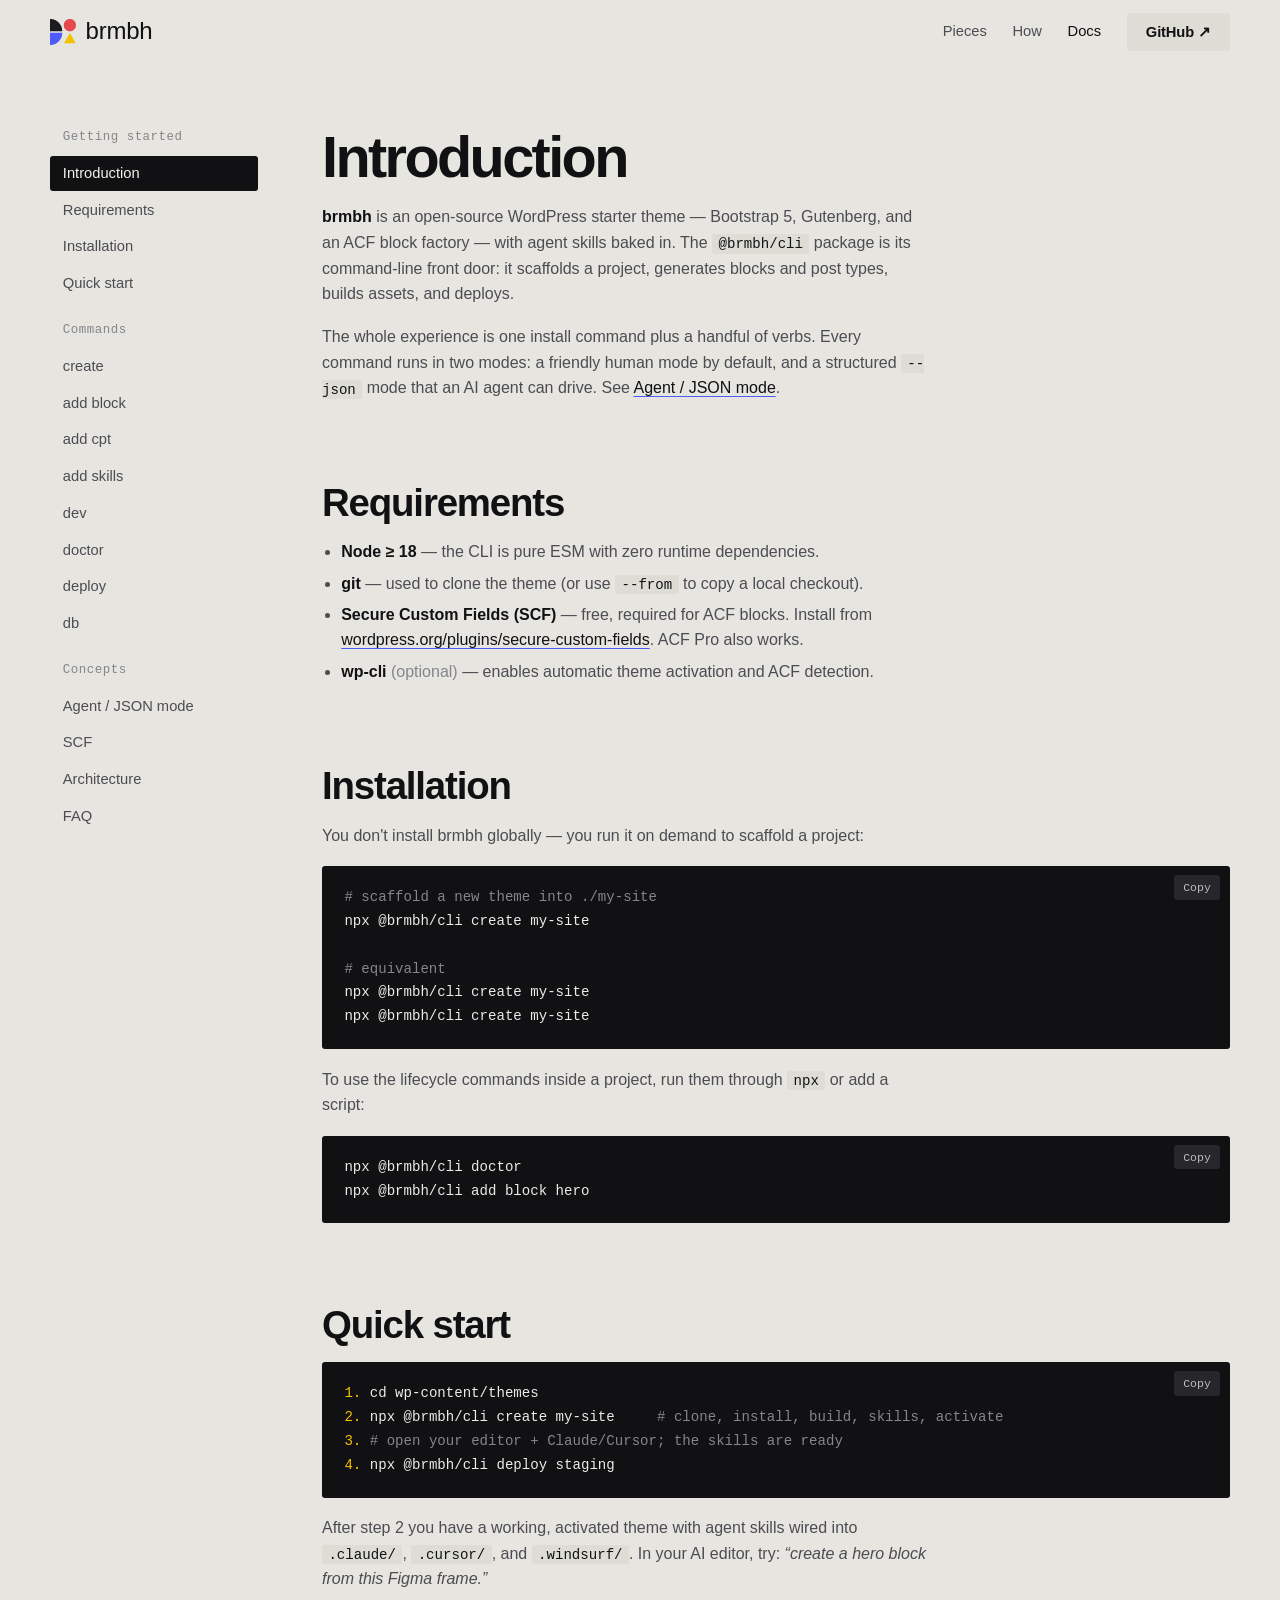
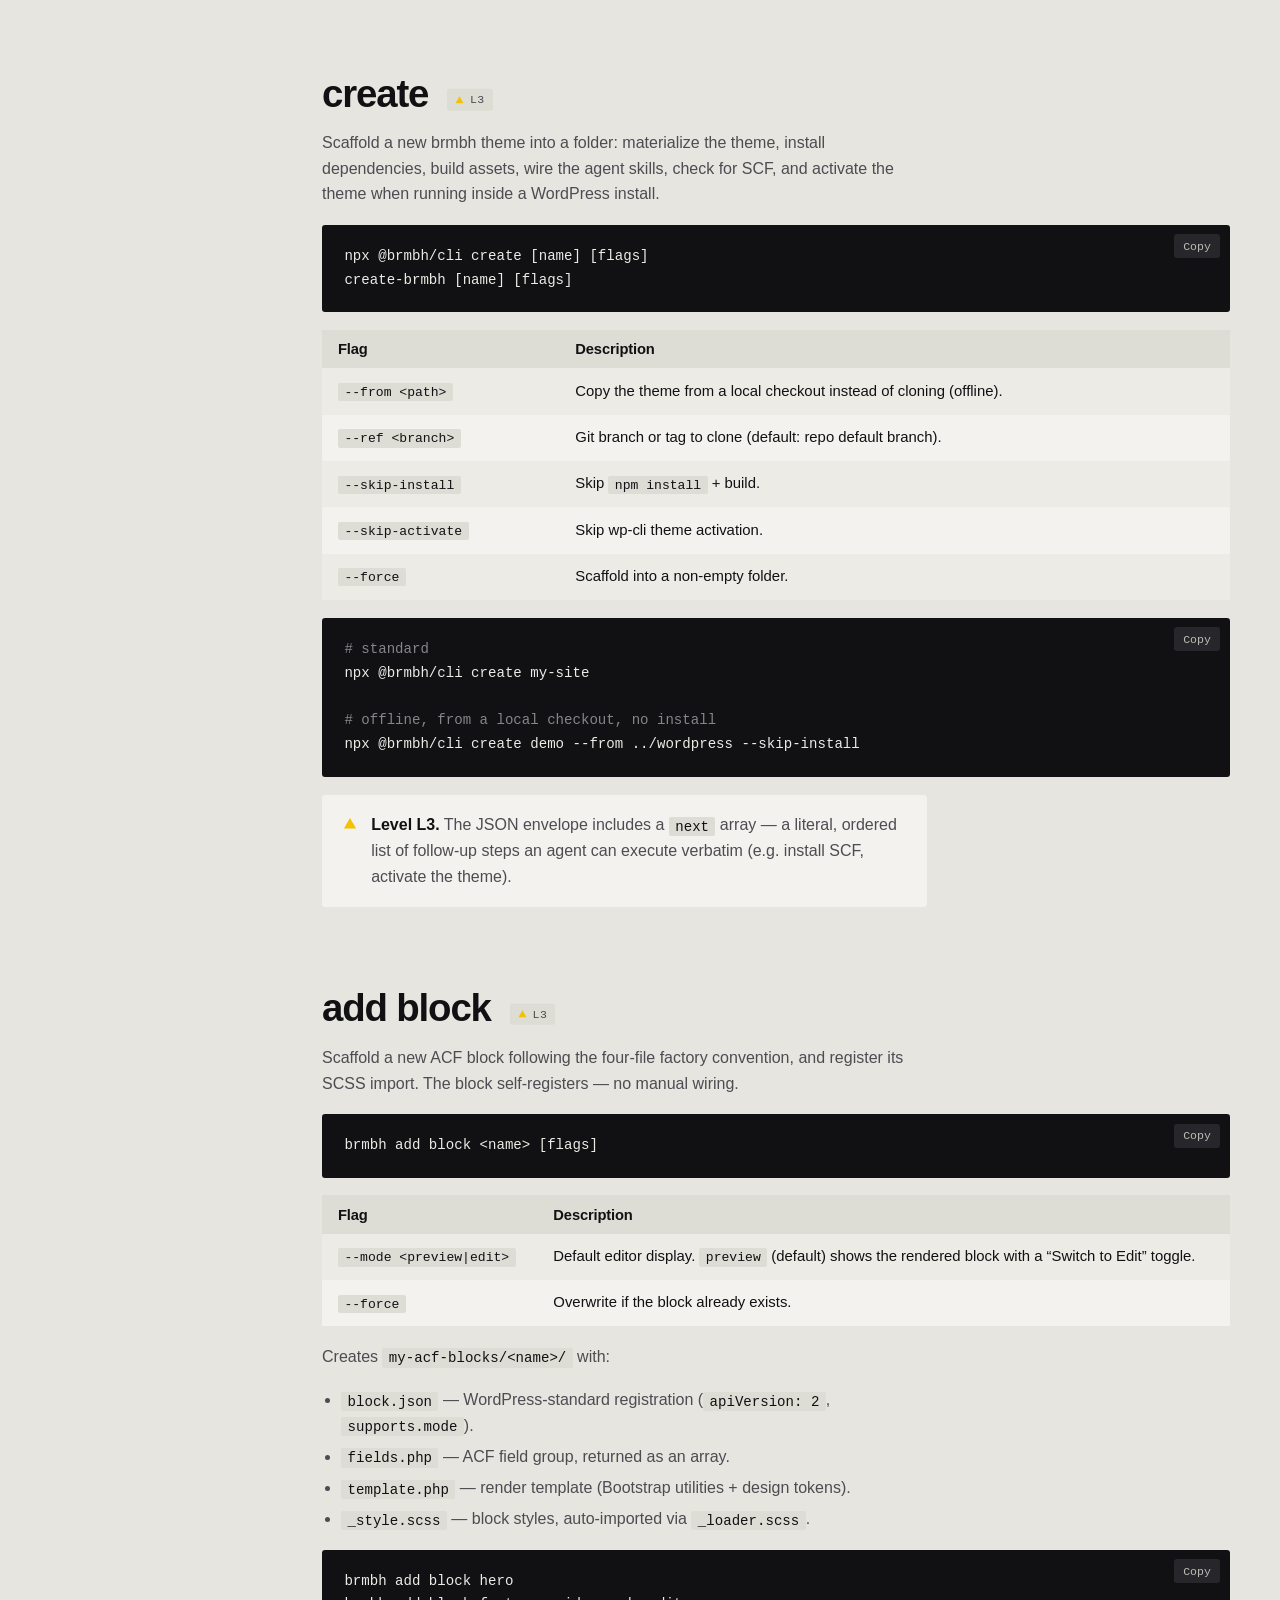
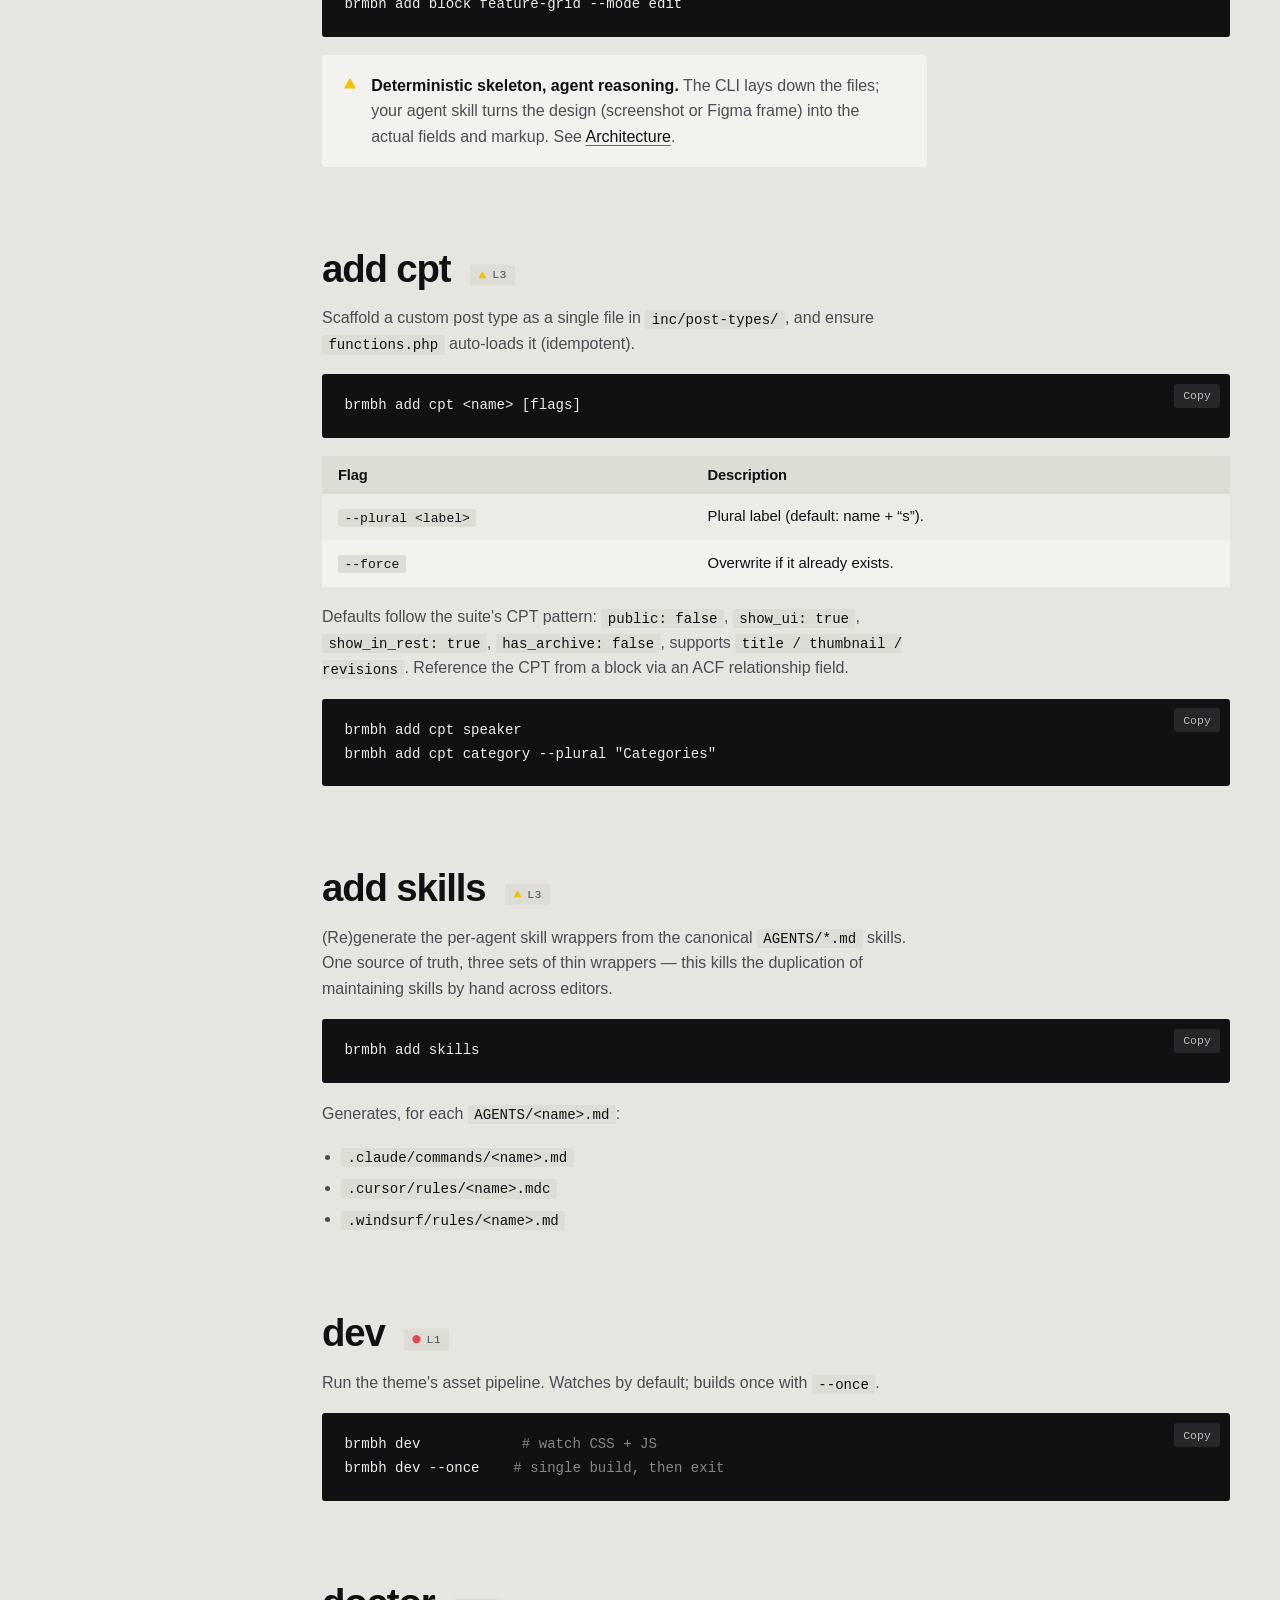
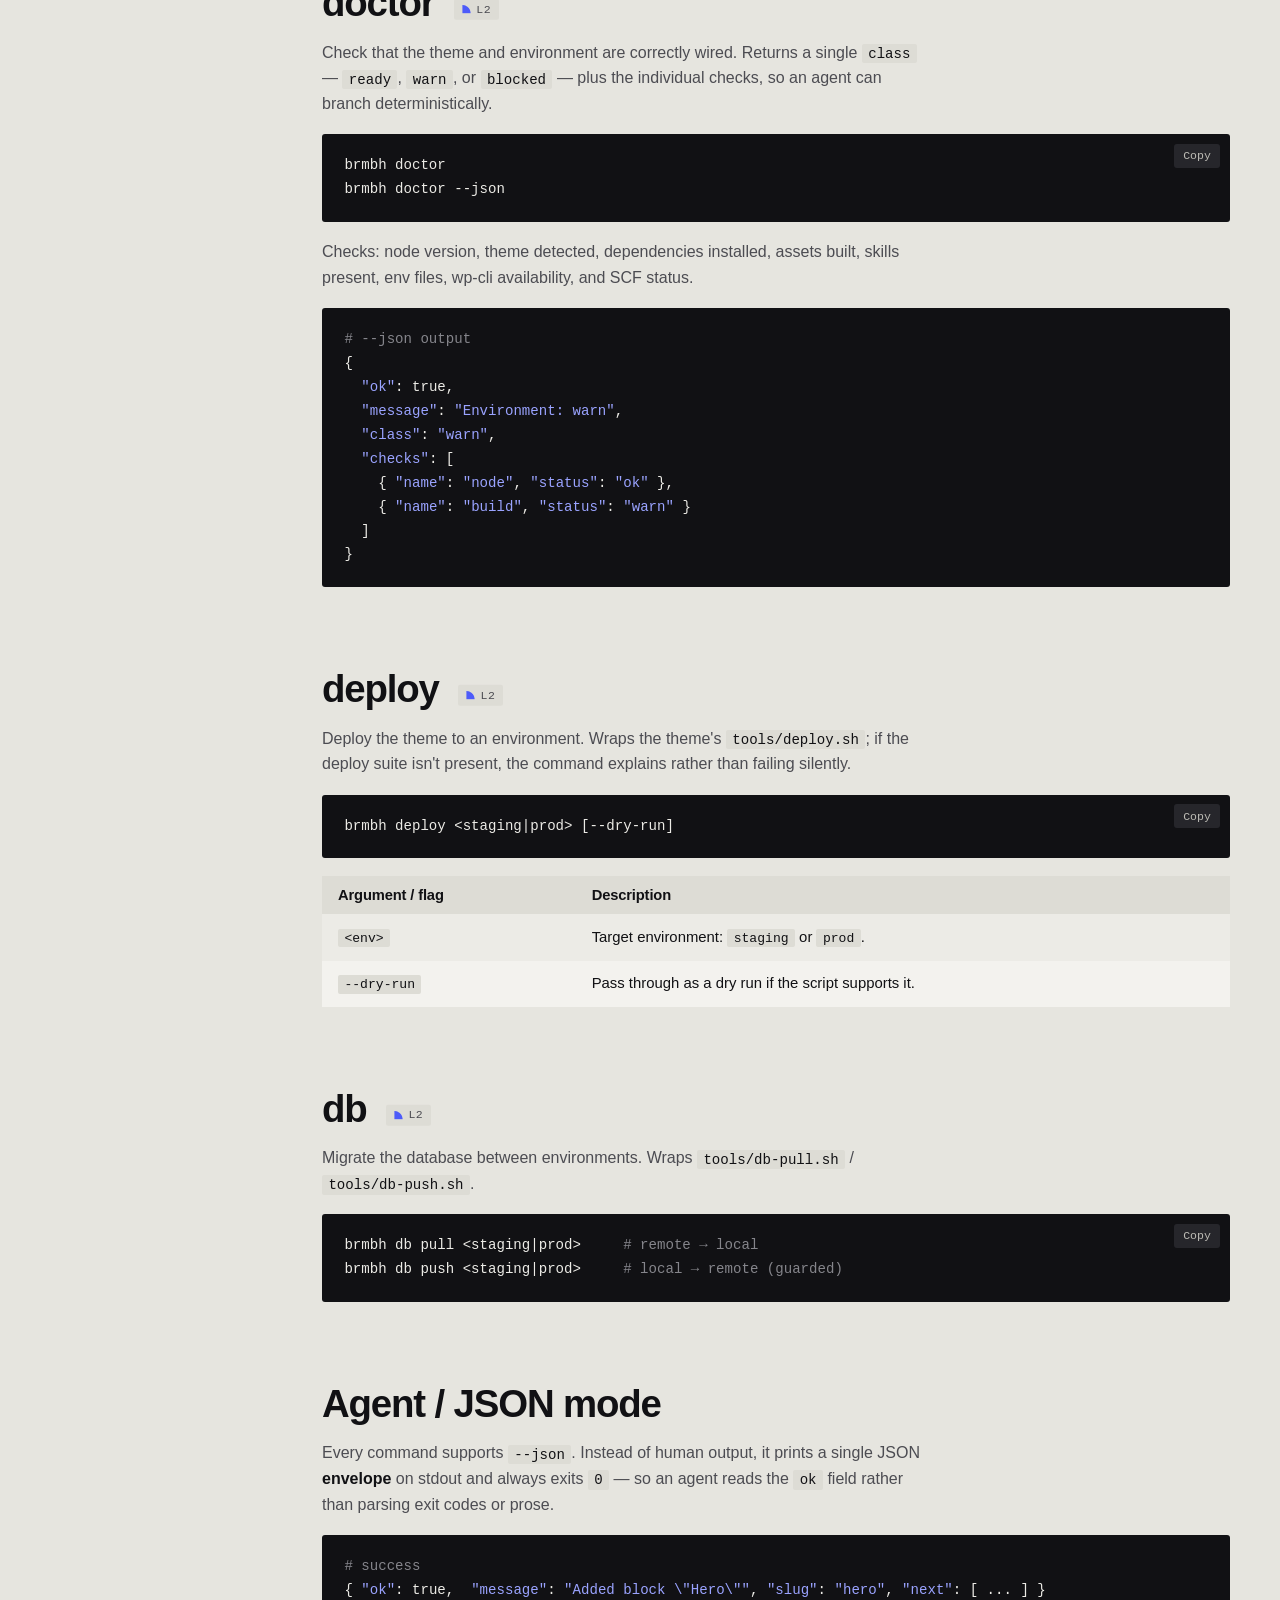
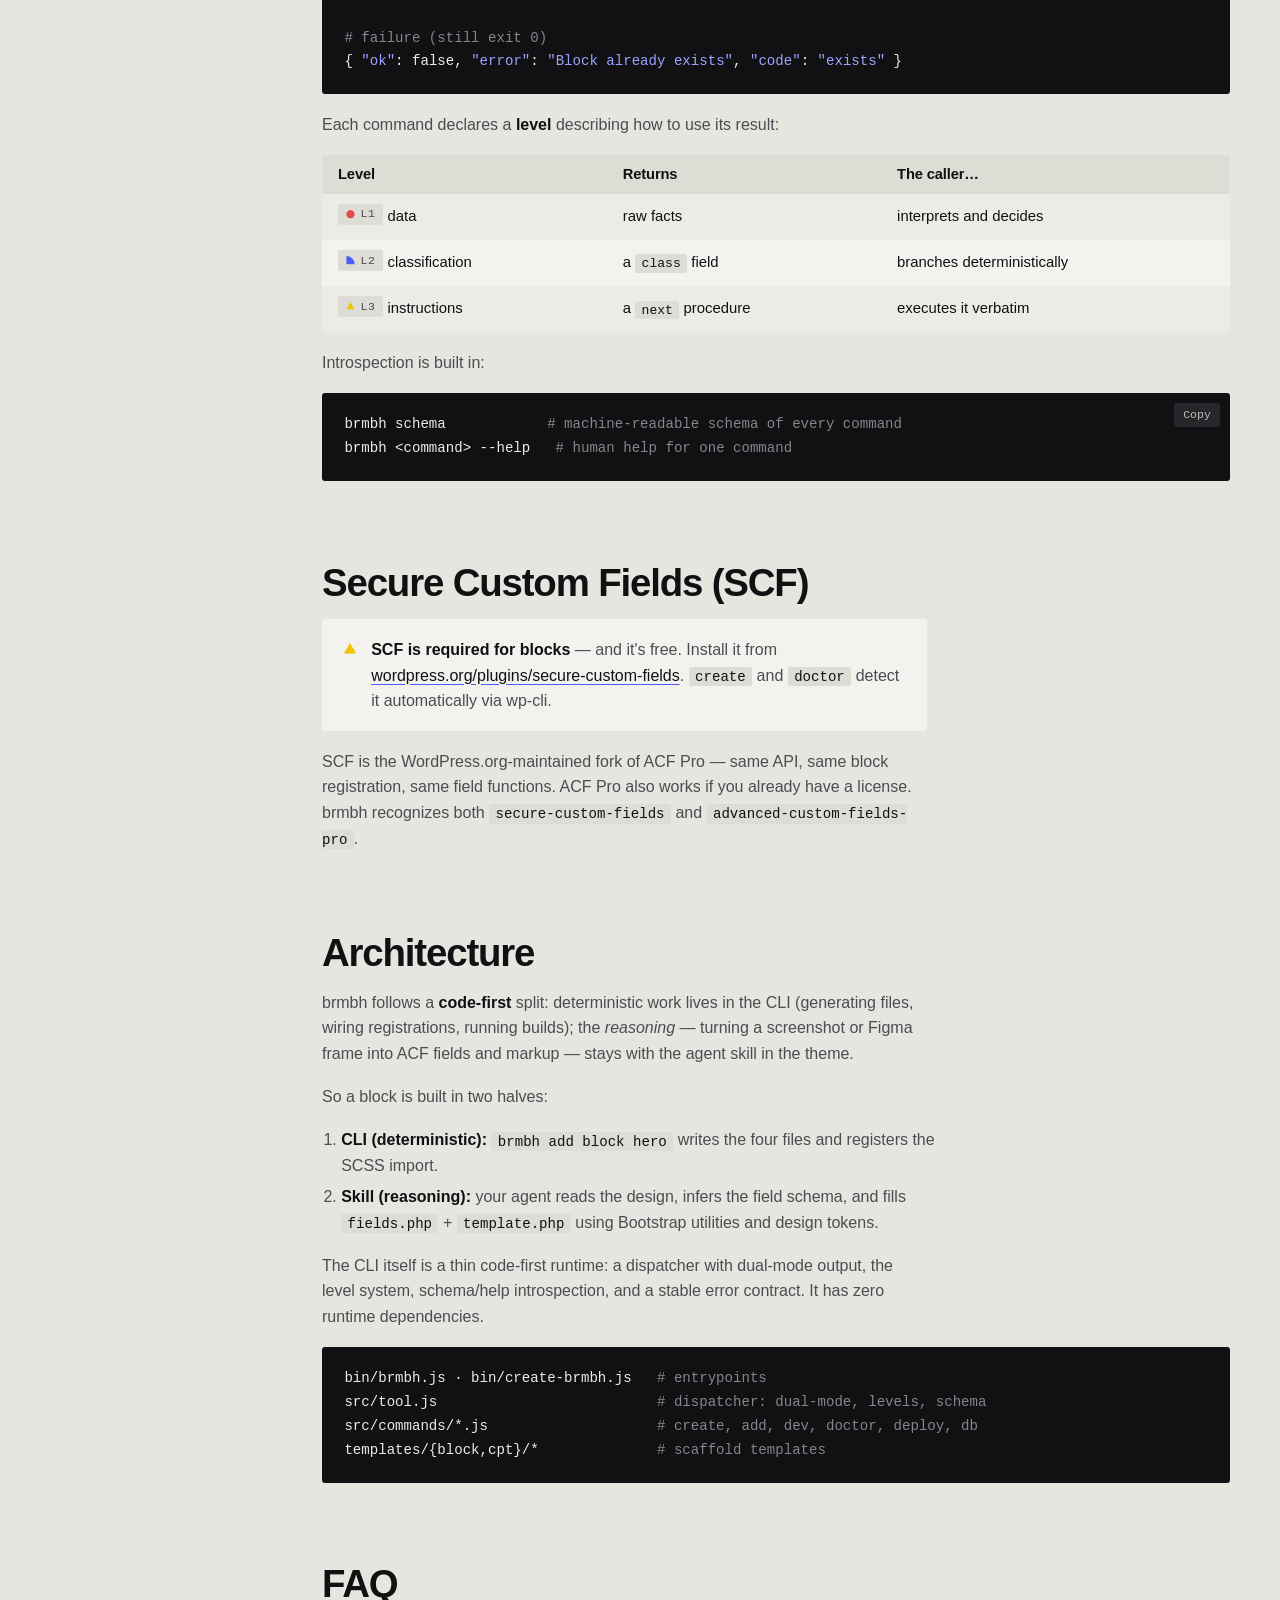
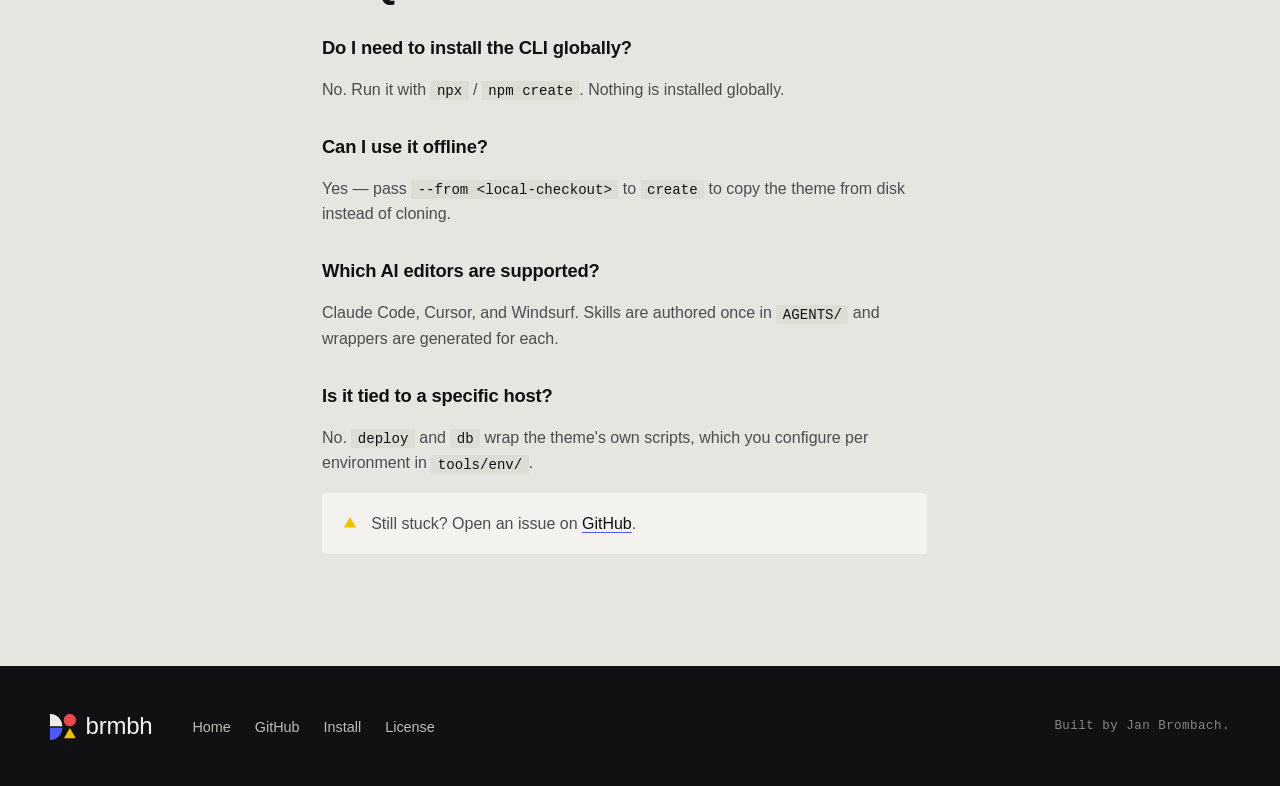
==== commit 1c2d6939: "feat(site): restyle the docs page in the v1 brand Docs share the landing page's tokens in v1.css: pa" ====
--- a/docs.html
+++ b/docs.html
@@ -5,43 +5,42 @@
   <meta name="viewport" content="width=device-width, initial-scale=1" />
   <title>Documentation — brmbh</title>
   <meta name="description" content="Documentation for the brmbh CLI and agentic WordPress suite: install, commands, agent JSON mode, and architecture." />
-  <link rel="preconnect" href="https://fonts.googleapis.com" />
-  <link rel="preconnect" href="https://fonts.gstatic.com" crossorigin />
-  <link href="https://fonts.googleapis.com/css2?family=Noto+Serif+JP:wght@200;300;400;500;700;900&family=Atkinson+Hyperlegible:wght@400;700&family=Inter:wght@400;500;600;700;800;900&family=JetBrains+Mono:wght@400;500;700&display=swap" rel="stylesheet" />
-  <link rel="stylesheet" href="assets/styles.css" />
+  <link rel="preload" href="assets/fonts/HelveticaNeueLTPro-Bd.woff2" as="font" type="font/woff2" crossorigin />
+  <link rel="icon" href="assets/brand/favicon.svg" type="image/svg+xml" />
+  <link rel="icon" href="assets/brand/favicon-32.png" sizes="32x32" type="image/png" />
+  <link rel="apple-touch-icon" href="assets/brand/apple-touch-icon.png" />
+  <meta name="theme-color" content="#e6e5df" />
+  <meta property="og:type" content="website" />
+  <meta property="og:url" content="https://wordpress.brombach.de/docs.html" />
+  <meta property="og:title" content="brmbh docs" />
+  <meta property="og:description" content="Install, commands, agent JSON mode and architecture of the brmbh WordPress suite." />
+  <meta property="og:image" content="https://wordpress.brombach.de/assets/brand/og.png" />
+  <meta name="twitter:card" content="summary_large_image" />
+  <link rel="stylesheet" href="assets/v1.css" />
 </head>
-<body>
-
-  <div class="announce">
-    <span class="spark" aria-hidden="true">✦</span> brmbh v0.1 — open source &amp; building in public
-    <a href="https://github.com/brmbh/wordpress" target="_blank" rel="noopener">Star on GitHub →</a>
-  </div>
-  <header class="site-header">
-    <div class="wrap site-header__inner">
-      <a class="brand" href="index.html" aria-label="brmbh home">
-        <span class="brand__mark" aria-hidden="true"><span></span><span></span><span></span><span></span></span>
-        brmbh
-      </a>
-      <button class="nav-toggle" aria-label="Toggle menu" data-nav-toggle>☰</button>
-      <nav class="nav" data-nav>
-        <a href="index.html#features"><span class="nav__text" data-text="Features">Features</span></a>
-        <a href="index.html#commands"><span class="nav__text" data-text="Commands">Commands</span></a>
-        <a href="docs.html"><span class="nav__text" data-text="Docs">Docs</span></a>
-        <a class="btn btn--ghost" href="https://github.com/brmbh/wordpress" target="_blank" rel="noopener">GitHub ↗</a>
+<body class="docs-page">
+
+  <header class="top">
+    <div class="wrap top__inner">
+      <a class="brand" href="./" aria-label="brmbh home"><span class="brand__mark" data-mark></span><span class="brand__word">brmbh</span></a>
+      <nav class="nav" aria-label="Main">
+        <a href="./#pieces">Pieces</a>
+        <a href="./#how">How</a>
+        <a href="docs.html" aria-current="page">Docs</a>
+        <a class="btn btn--quiet" href="https://github.com/brmbh/wordpress" target="_blank" rel="noopener">GitHub ↗</a>
       </nav>
     </div>
   </header>
 
-  <div class="wrap section--flush" style="padding-block:3rem">
+  <div class="band docs-band">
     <div class="docs">
-      <!-- sidebar -->
-      <aside class="docs-side">
-        <h5>Getting started</h5>
+      <aside class="docs-side" aria-label="Docs">
+        <p class="mono">Getting started</p>
         <a href="#introduction">Introduction</a>
         <a href="#requirements">Requirements</a>
         <a href="#install">Installation</a>
         <a href="#quickstart">Quick start</a>
-        <h5>Commands</h5>
+        <p class="mono">Commands</p>
         <a href="#create">create</a>
         <a href="#add-block">add block</a>
         <a href="#add-cpt">add cpt</a>
@@ -50,14 +49,13 @@
         <a href="#doctor">doctor</a>
         <a href="#deploy">deploy</a>
         <a href="#db">db</a>
-        <h5>Concepts</h5>
+        <p class="mono">Concepts</p>
         <a href="#agent-mode">Agent / JSON mode</a>
         <a href="#acf">SCF</a>
         <a href="#architecture">Architecture</a>
         <a href="#faq">FAQ</a>
       </aside>
 
-      <!-- content -->
       <main class="docs-main">
 
         <h2 id="introduction">Introduction</h2>
@@ -82,21 +80,21 @@
 
         <h2 id="install">Installation</h2>
         <p>You don't install brmbh globally — you run it on demand to scaffold a project:</p>
-        <pre data-copy="npx @brmbh/cli create my-site"><span class="c"># scaffold a new theme into ./my-site</span>
+        <pre class="ink" data-copy="npx @brmbh/cli create my-site"><span class="dim"># scaffold a new theme into ./my-site</span>
 npx @brmbh/cli create my-site
 
-<span class="c"># equivalent</span>
+<span class="dim"># equivalent</span>
 npx @brmbh/cli create my-site
 npx @brmbh/cli create my-site</pre>
         <p>To use the lifecycle commands inside a project, run them through <code>npx</code> or add a script:</p>
-        <pre data-copy="npx @brmbh/cli doctor">npx @brmbh/cli doctor
+        <pre class="ink" data-copy="npx @brmbh/cli doctor">npx @brmbh/cli doctor
 npx @brmbh/cli add block hero</pre>
 
         <h2 id="quickstart">Quick start</h2>
-        <pre data-copy="cd wp-content/themes&#10;npx @brmbh/cli create my-site"><span class="k">1.</span> cd wp-content/themes
-<span class="k">2.</span> npx @brmbh/cli create my-site     <span class="c"># clone, install, build, skills, activate</span>
-<span class="k">3.</span> <span class="c"># open your editor + Claude/Cursor; the skills are ready</span>
-<span class="k">4.</span> npx @brmbh/cli deploy staging</pre>
+        <pre class="ink" data-copy="cd wp-content/themes&#10;npx @brmbh/cli create my-site"><span class="y">1.</span> cd wp-content/themes
+<span class="y">2.</span> npx @brmbh/cli create my-site     <span class="dim"># clone, install, build, skills, activate</span>
+<span class="y">3.</span> <span class="dim"># open your editor + Claude/Cursor; the skills are ready</span>
+<span class="y">4.</span> npx @brmbh/cli deploy staging</pre>
         <p>
           After step 2 you have a working, activated theme with agent skills wired into <code>.claude/</code>,
           <code>.cursor/</code>, and <code>.windsurf/</code>. In your AI editor, try:
@@ -105,9 +103,9 @@
 
         <!-- ============================ COMMANDS =========================== -->
 
-        <h2 id="create">create <span class="badge badge--l3">L3</span></h2>
+        <h2 id="create">create <span class="lvl" data-lvl="3">L3</span></h2>
         <p>Scaffold a new brmbh theme into a folder: materialize the theme, install dependencies, build assets, wire the agent skills, check for SCF, and activate the theme when running inside a WordPress install.</p>
-        <pre data-copy="npx @brmbh/cli create [name] [flags]">npx @brmbh/cli create [name] [flags]
+        <pre class="ink" data-copy="npx @brmbh/cli create [name] [flags]">npx @brmbh/cli create [name] [flags]
 create-brmbh [name] [flags]</pre>
         <table>
           <thead><tr><th>Flag</th><th>Description</th></tr></thead>
@@ -119,19 +117,19 @@
             <tr><td><code>--force</code></td><td>Scaffold into a non-empty folder.</td></tr>
           </tbody>
         </table>
-        <pre data-copy="npx @brmbh/cli create my-site"><span class="c"># standard</span>
+        <pre class="ink" data-copy="npx @brmbh/cli create my-site"><span class="dim"># standard</span>
 npx @brmbh/cli create my-site
 
-<span class="c"># offline, from a local checkout, no install</span>
+<span class="dim"># offline, from a local checkout, no install</span>
 npx @brmbh/cli create demo --from ../wordpress --skip-install</pre>
-        <div class="callout">
+        <div class="note">
           <strong>Level L3.</strong> The JSON envelope includes a <code>next</code> array — a literal, ordered
           list of follow-up steps an agent can execute verbatim (e.g. install SCF, activate the theme).
         </div>
 
-        <h2 id="add-block">add block <span class="badge badge--l3">L3</span></h2>
+        <h2 id="add-block">add block <span class="lvl" data-lvl="3">L3</span></h2>
         <p>Scaffold a new ACF block following the four-file factory convention, and register its SCSS import. The block self-registers — no manual wiring.</p>
-        <pre data-copy="brmbh add block <name> [flags]">brmbh add block &lt;name&gt; [flags]</pre>
+        <pre class="ink" data-copy="brmbh add block <name> [flags]">brmbh add block &lt;name&gt; [flags]</pre>
         <table>
           <thead><tr><th>Flag</th><th>Description</th></tr></thead>
           <tbody>
@@ -146,17 +144,17 @@
           <li><code>template.php</code> — render template (Bootstrap utilities + design tokens).</li>
           <li><code>_style.scss</code> — block styles, auto-imported via <code>_loader.scss</code>.</li>
         </ul>
-        <pre data-copy="brmbh add block hero">brmbh add block hero
+        <pre class="ink" data-copy="brmbh add block hero">brmbh add block hero
 brmbh add block feature-grid --mode edit</pre>
-        <div class="callout">
+        <div class="note">
           <strong>Deterministic skeleton, agent reasoning.</strong> The CLI lays down the files; your agent skill
           turns the design (screenshot or Figma frame) into the actual fields and markup. See
           <a href="#architecture">Architecture</a>.
         </div>
 
-        <h2 id="add-cpt">add cpt <span class="badge badge--l3">L3</span></h2>
+        <h2 id="add-cpt">add cpt <span class="lvl" data-lvl="3">L3</span></h2>
         <p>Scaffold a custom post type as a single file in <code>inc/post-types/</code>, and ensure <code>functions.php</code> auto-loads it (idempotent).</p>
-        <pre data-copy="brmbh add cpt <name> [flags]">brmbh add cpt &lt;name&gt; [flags]</pre>
+        <pre class="ink" data-copy="brmbh add cpt <name> [flags]">brmbh add cpt &lt;name&gt; [flags]</pre>
         <table>
           <thead><tr><th>Flag</th><th>Description</th></tr></thead>
           <tbody>
@@ -165,12 +163,12 @@
           </tbody>
         </table>
         <p>Defaults follow the suite's CPT pattern: <code>public: false</code>, <code>show_ui: true</code>, <code>show_in_rest: true</code>, <code>has_archive: false</code>, supports <code>title / thumbnail / revisions</code>. Reference the CPT from a block via an ACF relationship field.</p>
-        <pre data-copy="brmbh add cpt speaker">brmbh add cpt speaker
+        <pre class="ink" data-copy="brmbh add cpt speaker">brmbh add cpt speaker
 brmbh add cpt category --plural "Categories"</pre>
 
-        <h2 id="add-skills">add skills <span class="badge badge--l3">L3</span></h2>
+        <h2 id="add-skills">add skills <span class="lvl" data-lvl="3">L3</span></h2>
         <p>(Re)generate the per-agent skill wrappers from the canonical <code>AGENTS/*.md</code> skills. One source of truth, three sets of thin wrappers — this kills the duplication of maintaining skills by hand across editors.</p>
-        <pre data-copy="brmbh add skills">brmbh add skills</pre>
+        <pre class="ink" data-copy="brmbh add skills">brmbh add skills</pre>
         <p>Generates, for each <code>AGENTS/&lt;name&gt;.md</code>:</p>
         <ul>
           <li><code>.claude/commands/&lt;name&gt;.md</code></li>
@@ -178,30 +176,30 @@
           <li><code>.windsurf/rules/&lt;name&gt;.md</code></li>
         </ul>
 
-        <h2 id="dev">dev <span class="badge badge--l1">L1</span></h2>
+        <h2 id="dev">dev <span class="lvl" data-lvl="1">L1</span></h2>
         <p>Run the theme's asset pipeline. Watches by default; builds once with <code>--once</code>.</p>
-        <pre data-copy="brmbh dev">brmbh dev            <span class="c"># watch CSS + JS</span>
-brmbh dev --once    <span class="c"># single build, then exit</span></pre>
-
-        <h2 id="doctor">doctor <span class="badge badge--l2">L2</span></h2>
+        <pre class="ink" data-copy="brmbh dev">brmbh dev            <span class="dim"># watch CSS + JS</span>
+brmbh dev --once    <span class="dim"># single build, then exit</span></pre>
+
+        <h2 id="doctor">doctor <span class="lvl" data-lvl="2">L2</span></h2>
         <p>Check that the theme and environment are correctly wired. Returns a single <code>class</code> — <code>ready</code>, <code>warn</code>, or <code>blocked</code> — plus the individual checks, so an agent can branch deterministically.</p>
-        <pre data-copy="brmbh doctor">brmbh doctor
+        <pre class="ink" data-copy="brmbh doctor">brmbh doctor
 brmbh doctor --json</pre>
         <p>Checks: node version, theme detected, dependencies installed, assets built, skills present, env files, wp-cli availability, and SCF status.</p>
-        <pre><span class="c"># --json output</span>
+        <pre class="ink"><span class="dim"># --json output</span>
 {
-  <span class="s">"ok"</span>: true,
-  <span class="s">"message"</span>: <span class="s">"Environment: warn"</span>,
-  <span class="s">"class"</span>: <span class="s">"warn"</span>,
-  <span class="s">"checks"</span>: [
-    { <span class="s">"name"</span>: <span class="s">"node"</span>, <span class="s">"status"</span>: <span class="s">"ok"</span> },
-    { <span class="s">"name"</span>: <span class="s">"build"</span>, <span class="s">"status"</span>: <span class="s">"warn"</span> }
+  <span class="b">"ok"</span>: true,
+  <span class="b">"message"</span>: <span class="b">"Environment: warn"</span>,
+  <span class="b">"class"</span>: <span class="b">"warn"</span>,
+  <span class="b">"checks"</span>: [
+    { <span class="b">"name"</span>: <span class="b">"node"</span>, <span class="b">"status"</span>: <span class="b">"ok"</span> },
+    { <span class="b">"name"</span>: <span class="b">"build"</span>, <span class="b">"status"</span>: <span class="b">"warn"</span> }
   ]
 }</pre>
 
-        <h2 id="deploy">deploy <span class="badge badge--l2">L2</span></h2>
+        <h2 id="deploy">deploy <span class="lvl" data-lvl="2">L2</span></h2>
         <p>Deploy the theme to an environment. Wraps the theme's <code>tools/deploy.sh</code>; if the deploy suite isn't present, the command explains rather than failing silently.</p>
-        <pre data-copy="brmbh deploy <env>">brmbh deploy &lt;staging|prod&gt; [--dry-run]</pre>
+        <pre class="ink" data-copy="brmbh deploy <env>">brmbh deploy &lt;staging|prod&gt; [--dry-run]</pre>
         <table>
           <thead><tr><th>Argument / flag</th><th>Description</th></tr></thead>
           <tbody>
@@ -210,10 +208,10 @@
           </tbody>
         </table>
 
-        <h2 id="db">db <span class="badge badge--l2">L2</span></h2>
+        <h2 id="db">db <span class="lvl" data-lvl="2">L2</span></h2>
         <p>Migrate the database between environments. Wraps <code>tools/db-pull.sh</code> / <code>tools/db-push.sh</code>.</p>
-        <pre data-copy="brmbh db pull staging">brmbh db pull &lt;staging|prod&gt;     <span class="c"># remote → local</span>
-brmbh db push &lt;staging|prod&gt;     <span class="c"># local → remote (guarded)</span></pre>
+        <pre class="ink" data-copy="brmbh db pull staging">brmbh db pull &lt;staging|prod&gt;     <span class="dim"># remote → local</span>
+brmbh db push &lt;staging|prod&gt;     <span class="dim"># local → remote (guarded)</span></pre>
 
         <!-- ============================ CONCEPTS =========================== -->
 
@@ -223,26 +221,26 @@
           <strong>envelope</strong> on stdout and always exits <code>0</code> — so an agent reads the
           <code>ok</code> field rather than parsing exit codes or prose.
         </p>
-        <pre><span class="c"># success</span>
-{ <span class="s">"ok"</span>: true,  <span class="s">"message"</span>: <span class="s">"Added block \"Hero\""</span>, <span class="s">"slug"</span>: <span class="s">"hero"</span>, <span class="s">"next"</span>: [ ... ] }
-
-<span class="c"># failure (still exit 0)</span>
-{ <span class="s">"ok"</span>: false, <span class="s">"error"</span>: <span class="s">"Block already exists"</span>, <span class="s">"code"</span>: <span class="s">"exists"</span> }</pre>
+        <pre class="ink"><span class="dim"># success</span>
+{ <span class="b">"ok"</span>: true,  <span class="b">"message"</span>: <span class="b">"Added block \"Hero\""</span>, <span class="b">"slug"</span>: <span class="b">"hero"</span>, <span class="b">"next"</span>: [ ... ] }
+
+<span class="dim"># failure (still exit 0)</span>
+{ <span class="b">"ok"</span>: false, <span class="b">"error"</span>: <span class="b">"Block already exists"</span>, <span class="b">"code"</span>: <span class="b">"exists"</span> }</pre>
         <p>Each command declares a <strong>level</strong> describing how to use its result:</p>
         <table>
           <thead><tr><th>Level</th><th>Returns</th><th>The caller…</th></tr></thead>
           <tbody>
-            <tr><td><span class="badge badge--l1">L1</span> data</td><td>raw facts</td><td>interprets and decides</td></tr>
-            <tr><td><span class="badge badge--l2">L2</span> classification</td><td>a <code>class</code> field</td><td>branches deterministically</td></tr>
-            <tr><td><span class="badge badge--l3">L3</span> instructions</td><td>a <code>next</code> procedure</td><td>executes it verbatim</td></tr>
+            <tr><td><span class="lvl" data-lvl="1">L1</span> data</td><td>raw facts</td><td>interprets and decides</td></tr>
+            <tr><td><span class="lvl" data-lvl="2">L2</span> classification</td><td>a <code>class</code> field</td><td>branches deterministically</td></tr>
+            <tr><td><span class="lvl" data-lvl="3">L3</span> instructions</td><td>a <code>next</code> procedure</td><td>executes it verbatim</td></tr>
           </tbody>
         </table>
         <p>Introspection is built in:</p>
-        <pre data-copy="brmbh schema">brmbh schema            <span class="c"># machine-readable schema of every command</span>
-brmbh &lt;command&gt; --help   <span class="c"># human help for one command</span></pre>
+        <pre class="ink" data-copy="brmbh schema">brmbh schema            <span class="dim"># machine-readable schema of every command</span>
+brmbh &lt;command&gt; --help   <span class="dim"># human help for one command</span></pre>
 
         <h2 id="acf">Secure Custom Fields (SCF)</h2>
-        <div class="callout">
+        <div class="note">
           <strong>SCF is required for blocks</strong> — and it's free.
           Install it from <a href="https://wordpress.org/plugins/secure-custom-fields/" target="_blank" rel="noopener">wordpress.org/plugins/secure-custom-fields</a>.
           <code>create</code> and <code>doctor</code> detect it automatically via wp-cli.
@@ -265,10 +263,10 @@
           <li><strong>Skill (reasoning):</strong> your agent reads the design, infers the field schema, and fills <code>fields.php</code> + <code>template.php</code> using Bootstrap utilities and design tokens.</li>
         </ol>
         <p>The CLI itself is a thin code-first runtime: a dispatcher with dual-mode output, the level system, schema/help introspection, and a stable error contract. It has zero runtime dependencies.</p>
-        <pre>bin/brmbh.js · bin/create-brmbh.js   <span class="c"># entrypoints</span>
-src/tool.js                          <span class="c"># dispatcher: dual-mode, levels, schema</span>
-src/commands/*.js                    <span class="c"># create, add, dev, doctor, deploy, db</span>
-templates/{block,cpt}/*              <span class="c"># scaffold templates</span></pre>
+        <pre class="ink">bin/brmbh.js · bin/create-brmbh.js   <span class="dim"># entrypoints</span>
+src/tool.js                          <span class="dim"># dispatcher: dual-mode, levels, schema</span>
+src/commands/*.js                    <span class="dim"># create, add, dev, doctor, deploy, db</span>
+templates/{block,cpt}/*              <span class="dim"># scaffold templates</span></pre>
 
         <h2 id="faq">FAQ</h2>
         <h3>Do I need to install the CLI globally?</h3>
@@ -280,25 +278,28 @@
         <h3>Is it tied to a specific host?</h3>
         <p>No. <code>deploy</code> and <code>db</code> wrap the theme's own scripts, which you configure per environment in <code>tools/env/</code>.</p>
 
-        <div class="callout" style="margin-top:3rem">
+        <div class="note">
           Still stuck? Open an issue on
           <a href="https://github.com/brmbh/wordpress" target="_blank" rel="noopener">GitHub</a>.
         </div>
-
       </main>
     </div>
   </div>
 
-  <footer class="site-footer">
-    <div class="wrap site-footer__inner">
-      <span class="dim">brmbh — the agentic WordPress suite. Built by Jan Brombach.</span>
-      <nav class="footer-links">
-        <a href="index.html">Home</a>
+  <footer class="band foot">
+    <div class="wrap foot__inner">
+      <div class="brand brand--ink"><span class="brand__mark" data-mark="ink"></span><span class="brand__word">brmbh</span></div>
+      <nav class="foot__links" aria-label="Footer">
+        <a href="./">Home</a>
         <a href="https://github.com/brmbh/wordpress" target="_blank" rel="noopener">GitHub</a>
+        <a href="#install">Install</a>
+        <a href="https://github.com/brmbh/wordpress/blob/main/LICENSE" target="_blank" rel="noopener">License</a>
       </nav>
+      <p class="mono">Built by Jan Brombach.</p>
     </div>
   </footer>
 
-  <script src="assets/main.js" defer></script>
+  <script src="assets/brand.js" defer></script>
+  <script src="assets/docs.js" defer></script>
 </body>
 </html>
--- a/assets/v1.css
+++ b/assets/v1.css
@@ -0,0 +1,351 @@
+/* brmbh v1 — shape-sorter brand on paper.
+   Structure from tone (stepped warm greys), not lines or cards.
+   Helvetica Neue Bold for headlines only; Sharp Grotesk only in the wordmark. */
+@font-face { font-family: 'Helvetica Neue LT Pro'; src: url('fonts/HelveticaNeueLTPro-Bd.woff2') format('woff2'), url('fonts/HelveticaNeueLTPro-Bd.woff') format('woff'); font-weight: 700; font-display: swap; }
+@font-face { font-family: 'Sharp Grotesk'; src: url('fonts/SharpGroteskBook25.woff2') format('woff2'), url('fonts/SharpGroteskBook25.woff') format('woff'); font-weight: 400; font-display: swap; }
+
+:root {
+  color-scheme: light;
+  --s1: #e6e5df;
+  --s2: #ecebe6;
+  --s3: #f3f2ee;
+  --s4: #dddcd5;
+  --ink: #111114;
+  --ink-2: #4c4c52;
+  --ink-3: #85858b;
+  --black: #1c1c20;
+  --red: #e5484d;
+  --yellow: #f2c200;
+  --blue: #4d5bf9;
+  --f-head: 'Helvetica Neue LT Pro', 'Helvetica Neue', Helvetica, Arial, sans-serif;
+  --f-word: 'Sharp Grotesk', 'Helvetica Neue', Helvetica, Arial, sans-serif;
+  --f-body: -apple-system, BlinkMacSystemFont, 'Segoe UI', sans-serif;
+  --f-mono: ui-monospace, 'SF Mono', Menlo, monospace;
+  --maxw: 1180px;
+}
+* { box-sizing: border-box; }
+html { scroll-behavior: smooth; scroll-padding-top: 72px; }
+html, body { background: var(--s1); color: var(--ink); }
+body { margin: 0; font: 400 16px/1.6 var(--f-body); -webkit-font-smoothing: antialiased; overflow-x: hidden; }
+a { color: inherit; }
+button { font: inherit; color: inherit; }
+:focus-visible { outline: 2px solid var(--blue); outline-offset: 3px; }
+
+h1, h2, h3 { font-family: var(--f-head); font-weight: 700; letter-spacing: -0.03em; line-height: 1.02; margin: 0; text-wrap: balance; }
+h1 { font-size: clamp(2rem, 4vw, 6.4rem); letter-spacing: -0.045em; line-height: 0.9; }
+h2 { font-size: clamp(1.9rem, 3.8vw, 3rem); display: flex; align-items: baseline; gap: 0.5em; }
+h3 { font-size: 1.15rem; letter-spacing: -0.01em; line-height: 1.2; }
+p { margin: 0; color: var(--ink-2); max-width: 58ch; }
+code { font-family: var(--f-mono); font-size: 0.88em; }
+.lead { font-size: clamp(1.1rem, 1.6vw, 1.3rem); line-height: 1.5; }
+.mono { font-family: var(--f-mono); font-size: 0.78rem; letter-spacing: 0.04em; color: var(--ink-3); }
+.dim { color: var(--ink-3); }
+
+/* section marker: a flat piece glyph in front of the h2 */
+.mk { flex: none; width: 0.62em; height: 0.62em; display: inline-block; transform: translateY(0.02em); }
+.mk svg { width: 100%; height: 100%; display: block; }
+
+.band { padding-block: clamp(4rem, 9vw, 7rem); padding-inline: max(16px, env(safe-area-inset-left, 0px)); }
+.band--2 { background: var(--s2); }
+.wrap { max-width: var(--maxw); margin-inline: auto; display: grid; gap: clamp(2rem, 4vw, 3rem); }
+.head { display: grid; gap: 1rem; }
+
+.btn { display: inline-flex; align-items: center; --plane: var(--ink); color: var(--s3); border: 0; padding: 0.7rem 1.2rem; border-radius: 3px; font: 700 0.92rem/1 var(--f-head); letter-spacing: -0.01em; text-decoration: none; cursor: pointer; }
+.btn--quiet { --plane: var(--s4); color: var(--ink); }
+.btn:hover { --plane: #2a2a30; }
+.btn--quiet:hover { --plane: #d3d2ca; }
+
+/* Squigglevision — hand-drawn "boil". A plane's fill lives on ::before and only that
+   layer is filtered, so edges redraw every frame while text on top stays crisp.
+   Planes set --plane instead of background. Calm constant boil on the planes Jan picked
+   (tack #35–39); buttons boil harder on hover, never on is-on/copied/pressed. */
+.sq-defs { position: absolute; width: 0; height: 0; overflow: hidden; }
+@keyframes squiggle {
+  0%   { filter: url(#sq-1); }
+  20%  { filter: url(#sq-2); }
+  40%  { filter: url(#sq-3); }
+  60%  { filter: url(#sq-4); }
+  80%  { filter: url(#sq-5); }
+  100% { filter: url(#sq-1); }
+}
+@keyframes squiggle-hot {
+  0%   { filter: url(#sqh-1); }
+  20%  { filter: url(#sqh-2); }
+  40%  { filter: url(#sqh-3); }
+  60%  { filter: url(#sqh-4); }
+  80%  { filter: url(#sqh-5); }
+  100% { filter: url(#sqh-1); }
+}
+:is(.btn, .aud__btn, .cmd, .cmd__copy, .chip, .key, .piece, .kv li, .col, .compare .hl) { position: relative; isolation: isolate; background: none; }
+:is(.btn, .aud__btn, .cmd, .cmd__copy, .chip, .key, .piece, .kv li, .col, .compare .hl)::before {
+  content: ''; position: absolute; inset: 0; z-index: -1; pointer-events: none;
+  background: var(--plane); border-radius: inherit;
+}
+/* constant boil: hero command, piece cards, the two big columns, the four start steps, the brmbh column */
+:is(.hero .cmd, .pieces .piece, #superpowers .cols--2 > .col, #start .cols--4 > .col, .compare .hl)::before { animation: squiggle 0.3s steps(1, end) infinite; }
+.compare .hl::before { inset: -1px 0; } /* overlap rows so the column reads as one strip */
+/* boil on hover only — never on a selected/pressed/copied state */
+:is(.btn, .aud__btn, .cmd__copy, .chip, .key):is(:hover, :focus-visible):not(.is-on, .is-copied, :active)::before { animation: squiggle-hot 0.3s steps(1, end) infinite; }
+.actions { display: flex; flex-wrap: wrap; gap: 0.75rem; }
+
+/* header */
+.top { position: sticky; top: 0; z-index: 10; background: transparent; padding-inline: 16px; transition: background 0.25s ease; }
+.top.is-scrolled { background: color-mix(in srgb, var(--s1) 88%, transparent); -webkit-backdrop-filter: blur(10px); backdrop-filter: blur(10px); }
+.top__inner { grid-auto-flow: column; justify-content: space-between; align-items: center; min-height: 64px; gap: 1rem; }
+.brand { display: inline-flex; align-items: center; gap: 0.6rem; text-decoration: none; }
+.brand__mark { width: 26px; height: 26px; display: block; }
+.brand__mark svg { width: 100%; height: 100%; display: block; }
+.brand__word { font: 400 1.5rem/1 var(--f-word); letter-spacing: -0.01em; transform: translateY(-0.06em); }
+.nav { display: flex; align-items: center; gap: clamp(0.75rem, 2vw, 1.75rem); font-size: 0.92rem; }
+.nav a:not(.btn) { text-decoration: none; color: var(--ink-2); }
+.nav a:not(.btn):hover { color: var(--ink); }
+
+/* hero */
+.hero-band { padding-top: clamp(2.5rem, 6vw, 5rem); }
+/* torn corner: white under the page paper, top left, behind the navbar; the edge boils (squigglevision) */
+:root { --torn: #fff; }
+.tear { position: absolute; top: 0; left: 0; z-index: 0; width: clamp(240px, 42vw, 642px); height: auto; aspect-ratio: 642 / 312; pointer-events: none; overflow: visible; animation: squiggle 0.3s steps(1, end) infinite; }
+.hero-band > .wrap { position: relative; z-index: 1; }
+.hero { grid-template-columns: minmax(0, 1fr) minmax(0, 1fr); align-items: center; gap: clamp(1.5rem, 4vw, 4rem); }
+.hero__copy { display: grid; grid-template-columns: minmax(0, 1fr); gap: 1.4rem; align-content: center; min-width: 0; }
+.hero__copy .lead { max-width: 30ch; }
+.hero__stage { display: grid; gap: 1rem; justify-items: center; }
+.hero__stage canvas { display: block; width: 100%; aspect-ratio: 1.15 / 1; touch-action: pan-y; cursor: grab; }
+.hero__stage canvas:active { cursor: grabbing; }
+
+.aud { display: inline-flex; gap: 2px; justify-self: start; }
+.aud__btn { --plane: var(--s4); border: 0; padding: 0.5rem 0.9rem; font-size: 0.85rem; cursor: pointer; color: var(--ink-2); }
+.aud__btn:first-child { border-radius: 3px 0 0 3px; }
+.aud__btn:last-child { border-radius: 0 3px 3px 0; }
+.aud__btn.is-on { --plane: var(--ink); color: var(--s3); }
+
+.cmd { display: flex; align-items: center; justify-content: space-between; gap: 1rem; --plane: var(--s3); padding: 0.85rem 0.85rem 0.85rem 1.1rem; border-radius: 3px; max-width: 30rem; }
+.cmd[hidden] { display: none; }
+.cmd code { min-width: 0; font-size: 0.95rem; white-space: nowrap; overflow: hidden; text-overflow: ellipsis; }
+.cmd__copy, .chip { --plane: var(--s4); border: 0; border-radius: 3px; padding: 0.4rem 0.7rem; font: 400 0.78rem var(--f-mono); cursor: pointer; }
+.cmd__copy:hover, .chip:hover { --plane: var(--ink); color: var(--s3); }
+.is-copied { --plane: var(--ink) !important; color: var(--s3) !important; }
+
+/* piece keys under the tray: hover/click lifts that piece */
+.tray-keys { display: flex; flex-wrap: wrap; justify-content: center; gap: 2px; }
+.key { display: inline-flex; align-items: center; gap: 0.45rem; --plane: var(--s2); border: 0; padding: 0.45rem 0.75rem; font: 700 0.85rem/1 var(--f-head); letter-spacing: -0.01em; cursor: pointer; }
+.key svg { width: 12px; height: 12px; flex: none; }
+.key.is-on { --plane: var(--ink); color: var(--s3); }
+.key.is-on path[fill="#1c1c20"] { fill: var(--s3); }
+
+/* agent logos + prompt bar */
+.agents-row { display: flex; align-items: center; gap: 0.9rem; flex-wrap: wrap; }
+.agents-row img { width: 18px; height: 18px; filter: grayscale(1); opacity: 0.75; }
+.agents-row img[data-mono] { filter: brightness(0); opacity: 0.62; }
+.agents-row .mono { margin-left: 0.2rem; }
+/* prompt over the tray: frosted glass, the tray blurs behind it */
+.hero__tray { position: relative; width: 100%; }
+.ask { position: absolute; left: 50%; top: 50%; transform: translate(-50%, -50%); width: min(94%, 30rem); display: grid; grid-template-columns: minmax(0, 1fr); gap: 0.45rem; padding: 0.7rem; border-radius: 6px; background: color-mix(in srgb, var(--s3) 50%, transparent); -webkit-backdrop-filter: blur(14px) saturate(1.2); backdrop-filter: blur(14px) saturate(1.2); box-shadow: 0 10px 30px -12px rgba(17, 17, 20, 0.25); }
+.ask > .mono { padding-left: 0.3rem; color: var(--ink-2); }
+.ask__bar { display: flex; align-items: center; gap: 0.7rem; background: color-mix(in srgb, var(--ink) 88%, transparent); color: #ecebe6; padding: 0.9rem 1.05rem; border-radius: 4px; font: 400 0.92rem var(--f-mono); min-height: 3.1rem; }
+.ask__mk { width: 12px; height: 12px; flex: none; display: block; }
+.ask__mk svg { width: 100%; height: 100%; display: block; }
+.ask__text { white-space: nowrap; overflow: hidden; text-overflow: ellipsis; }
+.ask__caret { width: 8px; height: 1.1em; background: var(--yellow); flex: none; margin-left: -0.45rem; animation: blink 1s steps(1) infinite; }
+@keyframes blink { 50% { opacity: 0; } }
+.ask__bar--ink { font-size: 0.85rem; min-height: 0; padding: 0.75rem 1rem; background: #26262b; }
+
+/* features: six equal columns of turning pieces (v12) */
+.pieces { display: grid; grid-template-columns: repeat(4, minmax(0, 1fr)); gap: 2px; }
+.piece { --plane: var(--s3); display: grid; gap: 0.35rem; padding: 0 1rem 1.2rem; align-content: start; }
+.piece canvas { display: block; aspect-ratio: 1; margin-inline: -1rem; width: calc(100% + 2rem); max-width: none; touch-action: pan-y; cursor: grab; }
+.piece canvas:active { cursor: grabbing; }
+.piece__row { display: flex; align-items: center; gap: 0.55rem; }
+.piece__row svg { width: 13px; height: 13px; flex: none; }
+.piece h3 { font-size: 1.2rem; }
+.piece p { font-size: 0.88rem; }
+
+/* story: sticky tray on the right, one step per part on the left */
+.story { background: var(--s3); padding-inline: max(16px, env(safe-area-inset-left, 0px)); }
+.story__grid { max-width: var(--maxw); margin-inline: auto; display: grid; grid-template-columns: minmax(0, 0.85fr) minmax(0, 1.15fr); gap: clamp(1.5rem, 4vw, 4rem); }
+.story__steps { display: grid; padding-block: 12vh 30vh; }
+.sstory { min-height: 72vh; display: grid; align-content: center; gap: 0.9rem; opacity: 0.3; transition: opacity 0.45s; }
+.sstory.is-on { opacity: 1; }
+.sstory h3 { font-size: clamp(1.8rem, 3.2vw, 2.6rem); letter-spacing: -0.03em; }
+.sstory p { font-size: 1.08rem; }
+.sstory__link { font-size: 0.92rem; justify-self: start; }
+.story__stage { position: sticky; top: 0; height: 100vh; display: grid; grid-template-rows: minmax(0, 1fr) auto; padding-block: 5rem 2rem; }
+.story__stage canvas { display: block; width: 100%; height: 100%; touch-action: pan-y; cursor: grab; }
+.fly { position: fixed; inset: 0; width: 100vw; height: 100vh; pointer-events: none; z-index: 5; visibility: hidden; }
+
+/* how: pinned scroll scene */
+.scrolly { position: relative; height: 420vh; margin-top: clamp(1rem, 3vw, 2rem); }
+.scrolly__pin { position: sticky; top: 0; height: 100vh; display: flex; align-items: center; }
+.scrolly__inner { grid-template-columns: minmax(0, 0.8fr) minmax(0, 1.2fr); align-items: center; width: 100%; }
+.scrolly__steps { display: grid; gap: 2px; }
+.sstep { text-align: left; background: transparent; border: 0; padding: 1.1rem 1.3rem; display: grid; gap: 0.4rem; cursor: pointer; opacity: 0.35; transition: opacity 0.4s ease, background 0.4s ease; }
+.sstep:hover { opacity: 0.65; }
+.sstep.is-on { opacity: 1; background: var(--s2); }
+.sstep h3 { font-size: 1.35rem; }
+.sstep p { font-size: 0.95rem; }
+/* editor window mockup */
+.ide { background: #141417; color: #ecebe6; border-radius: 10px; overflow: hidden; min-width: 0; box-shadow: 0 30px 60px -30px rgba(17, 17, 20, 0.55), 0 0 0 1px rgba(17, 17, 20, 0.6); }
+.ide__titlebar { position: relative; display: flex; align-items: center; justify-content: center; height: 38px; background: #1f1f24; }
+.ide__lights { position: absolute; left: 14px; display: flex; gap: 8px; }
+.ide__lights i { width: 12px; height: 12px; border-radius: 50%; background: #ff5f57; }
+.ide__lights i:nth-child(2) { background: #febc2e; }
+.ide__lights i:nth-child(3) { background: #28c840; }
+.ide__title { font: 400 0.78rem var(--f-body); color: #9a9aa0; }
+.ide__main { display: grid; grid-template-columns: 44px 196px minmax(0, 1fr); min-height: 440px; }
+.ide__activity { background: #1a1a1e; display: grid; align-content: start; justify-items: center; gap: 0.35rem; padding-top: 0.6rem; }
+.ide__activity svg { width: 20px; height: 20px; padding: 0; fill: none; stroke: #6d6d73; stroke-width: 1.6; stroke-linecap: round; stroke-linejoin: round; margin: 0.45rem 0; }
+.ide__activity svg.is-on { stroke: #ecebe6; }
+.ide__label { padding: 0.2rem 0.9rem 0.6rem; font: 600 0.66rem var(--f-body); letter-spacing: 0.08em; text-transform: uppercase; color: #85858b; }
+.ide__editor { display: grid; grid-template-rows: auto minmax(0, 1fr); min-width: 0; }
+.ide__tabs { display: flex; background: #1a1a1e; min-height: 35px; }
+.ide__tab { padding: 0.55rem 1rem; font: 400 0.78rem var(--f-body); color: #85858b; background: #1a1a1e; }
+.ide__tab.is-on { background: #141417; color: #ecebe6; box-shadow: inset 0 2px 0 var(--yellow); }
+.ide__status { display: flex; align-items: center; gap: 1rem; height: 26px; padding: 0 0.8rem; background: #1f1f24; font: 400 0.72rem var(--f-body); color: #9a9aa0; }
+.ide__status-mk { display: inline-flex; align-items: center; gap: 0.35rem; }
+.ide__status-mk span { width: 9px; height: 9px; display: block; }
+.ide__status-mk svg { width: 100%; height: 100%; display: block; }
+.ide__status-r { margin-left: auto; }
+.ink.ink--code { counter-reset: ln; font-size: 0.76rem; }
+.ink--code .ln { display: block; counter-increment: ln; }
+.ink--code .ln::before { content: counter(ln); display: inline-block; width: 1.6rem; margin-right: 1rem; text-align: right; color: #4c4c52; }
+.ide__tree { background: #18181c; padding: 0.7rem 0; font: 400 0.78rem/1 var(--f-mono); }
+.ft { display: flex; align-items: center; gap: 0.45rem; padding: 0.33rem 0.9rem 0.33rem calc(0.9rem + var(--d, 0) * 0.75rem); color: #bdbcb5; white-space: nowrap; }
+.ft--dir { color: #ecebe6; }
+.ft--dir::before { content: '▾'; font-size: 0.6rem; color: #85858b; }
+.ft[data-ext]::before { content: ''; width: 7px; height: 7px; flex: none; background: var(--ext, #85858b); }
+.ft[data-ext="php"] { --ext: var(--blue); }
+.ft[data-ext="scss"] { --ext: var(--red); }
+.ft[data-ext="json"] { --ext: var(--yellow); }
+.ft[data-ext="css"] { --ext: #b07be0; }
+.build { opacity: 0; transform: translateX(-6px); transition: opacity 0.3s ease, transform 0.3s ease, background 0.4s ease; }
+.build.is-in { opacity: 1; transform: none; }
+.ide__tree.is-hl .hl { background: color-mix(in srgb, var(--yellow) 16%, transparent); color: #fff; }
+.ft__new { font-size: 0.62rem; background: var(--yellow); color: var(--ink); padding: 0.1rem 0.3rem; border-radius: 2px; }
+.ide__stage { position: relative; padding: 1.4rem; min-width: 0; }
+.scene { position: absolute; inset: 1.4rem; display: grid; gap: 0.8rem; align-content: start; opacity: 0; visibility: hidden; transition: opacity 0.35s ease, visibility 0.35s; }
+.scene.is-on { opacity: 1; visibility: visible; }
+.scene > .mono { color: #85858b; }
+.scene .ink { padding: 0.25rem 0; background: transparent; }
+
+/* payoff */
+.pair { display: flex; gap: 0.4rem; }
+.pair span { width: 22px; height: 22px; display: block; }
+.pair svg { width: 100%; height: 100%; display: block; }
+.kv { list-style: none; margin: 0.4rem 0 0; padding: 0; display: grid; gap: 2px; }
+.kv li { --plane: var(--s2); padding: 0.6rem 0.8rem; font-size: 0.9rem; color: var(--ink-2); }
+.kv .mono { display: inline-block; min-width: 4.5rem; color: var(--ink); }
+.band:not(.band--2) .kv li { --plane: var(--s3); }
+.band--2 .col--big .kv li { --plane: var(--s2); }
+
+
+/* ink block — the terminal, flat */
+.ink { margin: 0; background: var(--ink); color: #ecebe6; font: 400 0.88rem/1.7 var(--f-mono); padding: 1.25rem 1.4rem; border-radius: 3px; overflow-x: auto; }
+.ink .dim { color: #85858b; }
+.ink .ok { color: #7bd88f; }
+.ink .y { color: var(--yellow); }
+.ink .r { color: var(--red); }
+.ink .b { color: #9aa3ff; }
+
+/* columns on tone */
+.cols { display: grid; gap: 2px; }
+.cols--4 { grid-template-columns: repeat(4, minmax(0, 1fr)); }
+.cols--3 { grid-template-columns: repeat(3, minmax(0, 1fr)); }
+.cols--2 { grid-template-columns: repeat(2, minmax(0, 1fr)); }
+.col { --plane: var(--s3); padding: 1.4rem; display: grid; gap: 0.6rem; align-content: start; }
+.band:not(.band--2) .col { --plane: var(--s2); }
+.col--big { padding: clamp(1.5rem, 3vw, 2.25rem); }
+.col--big h3 { font-size: 1.5rem; }
+.col ul { list-style: none; margin: 0; padding: 0; display: grid; gap: 0.35rem; }
+.col li code { background: var(--s4); padding: 0.15rem 0.45rem; border-radius: 2px; }
+.col .chip { justify-self: start; text-align: left; }
+
+/* compare */
+.table-scroll { overflow-x: auto; }
+.compare { width: 100%; border-collapse: collapse; font-size: 0.95rem; min-width: 640px; }
+.compare th, .compare td { text-align: left; padding: 0.8rem 1rem; }
+.compare thead th { background: var(--s4); font: 700 0.95rem var(--f-head); letter-spacing: -0.01em; }
+.compare tbody tr:nth-child(odd) { background: var(--s2); }
+.compare tbody tr:nth-child(even) { background: var(--s3); }
+.compare .hl { --plane: var(--ink); background: none !important; color: var(--s3); font-weight: 600; }
+.compare thead .hl { font-family: var(--f-word); font-weight: 400; font-size: 1.1rem; }
+.compare td[data-yes] svg { width: 13px; height: 13px; display: block; }
+
+/* footer */
+.foot { background: var(--ink); color: var(--s3); padding-block: 3rem; }
+.foot__inner { grid-template-columns: auto 1fr auto; align-items: center; gap: 1.5rem 2.5rem; }
+.foot__links { display: flex; flex-wrap: wrap; gap: 1.5rem; font-size: 0.9rem; }
+.foot__links a { text-decoration: none; color: #bdbcb5; }
+.foot__links a:hover { color: var(--s3); }
+
+/* docs page: same tokens, a sticky contents column on tone, prose on paper */
+.docs-band { padding-top: clamp(2rem, 5vw, 4rem); }
+.docs { max-width: var(--maxw); margin-inline: auto; display: grid; grid-template-columns: 13rem minmax(0, 1fr); gap: clamp(2rem, 5vw, 4.5rem); align-items: start; }
+.docs-side { position: sticky; top: 80px; display: grid; gap: 2px; max-height: calc(100vh - 100px); overflow-y: auto; }
+.docs-side .mono { padding: 1.1rem 0.8rem 0.4rem; }
+.docs-side .mono:first-child { padding-top: 0; }
+.docs-side a { display: block; padding: 0.35rem 0.8rem; font-size: 0.92rem; color: var(--ink-2); text-decoration: none; border-radius: 3px; }
+.docs-side a:hover { color: var(--ink); background: var(--s2); }
+.docs-side a.is-on { color: var(--s3); background: var(--ink); }
+.docs-main { display: grid; gap: 1.1rem; min-width: 0; }
+.docs-main > * { margin: 0; min-width: 0; }
+.docs-main h2 { font-size: clamp(1.7rem, 3vw, 2.4rem); margin-top: clamp(2.5rem, 5vw, 4rem); scroll-margin-top: 80px; }
+.docs-main h2:first-child { margin-top: 0; font-size: clamp(2.2rem, 4.5vw, 3.6rem); letter-spacing: -0.045em; }
+.docs-main h3 { margin-top: 1rem; }
+.docs-main p, .docs-main li { max-width: 68ch; color: var(--ink-2); }
+.docs-main strong { color: var(--ink); }
+.docs-main a { color: var(--ink); text-decoration-color: var(--blue); text-underline-offset: 0.18em; }
+.docs-main ul, .docs-main ol { margin: 0; padding-left: 1.2rem; display: grid; gap: 0.35rem; }
+.docs-main :not(pre) > code { background: var(--s4); padding: 0.1rem 0.4rem; border-radius: 2px; color: var(--ink); }
+.docs-main .ink { position: relative; white-space: pre; }
+.ink__copy { position: absolute; top: 0.6rem; right: 0.6rem; border: 0; border-radius: 3px; padding: 0.35rem 0.6rem; font: 400 0.72rem var(--f-mono); background: #26262b; color: #bdbcb5; cursor: pointer; }
+.ink__copy:hover, .ink__copy.is-copied { background: var(--s3); color: var(--ink); }
+.docs-main table { width: 100%; border-collapse: collapse; font-size: 0.93rem; }
+.docs-main th, .docs-main td { text-align: left; padding: 0.7rem 1rem; vertical-align: top; }
+.docs-main thead th { background: var(--s4); font: 700 0.92rem var(--f-head); letter-spacing: -0.01em; }
+.docs-main tbody tr:nth-child(odd) { background: var(--s2); }
+.docs-main tbody tr:nth-child(even) { background: var(--s3); }
+.note { display: grid; grid-template-columns: 14px minmax(0, 1fr); gap: 0.9rem; align-items: start; background: var(--s3); padding: 1.1rem 1.3rem; border-radius: 3px; color: var(--ink-2); max-width: 68ch; }
+.note__mk { width: 14px; height: 14px; margin-top: 0.3em; }
+.note__mk svg { width: 100%; height: 100%; display: block; }
+.lvl { display: inline-flex; align-items: center; gap: 0.35rem; font: 400 0.72rem/1 var(--f-mono); letter-spacing: 0.04em; padding: 0.3rem 0.5rem; border-radius: 2px; background: var(--s4); color: var(--ink-2); transform: translateY(-0.2em); }
+.lvl svg { width: 9px; height: 9px; display: block; }
+.nav a[aria-current="page"] { color: var(--ink); }
+@media (max-width: 860px) {
+  .docs { grid-template-columns: minmax(0, 1fr); }
+  .docs-side { position: static; max-height: none; grid-template-columns: repeat(auto-fill, minmax(8.5rem, 1fr)); min-width: 0; }
+  .docs-side .mono { grid-column: 1 / -1; }
+  .docs-main table { display: block; overflow-x: auto; }
+}
+
+@media (max-width: 960px) {
+  .hero { grid-template-columns: minmax(0, 1fr); }
+  .hero__stage canvas { max-width: 520px; }
+  .cols--3 { grid-template-columns: repeat(2, minmax(0, 1fr)); }
+  .pieces { grid-template-columns: repeat(2, minmax(0, 1fr)); }
+  .story__grid { grid-template-columns: minmax(0, 1fr); }
+  .story__stage { order: -1; top: 64px; height: 46vh; z-index: 3; background: var(--s3); padding-block: 0.5rem; }
+  .story__steps { padding-block: 4vh 30vh; }
+  .sstory { min-height: 60vh; }
+  .scrolly { height: auto; }
+  .scrolly__pin { position: static; height: auto; display: block; }
+  .scrolly__inner { grid-template-columns: minmax(0, 1fr); }
+  .sstep { opacity: 1; background: transparent; }
+  .cols--4 { grid-template-columns: repeat(2, minmax(0, 1fr)); }
+}
+@media (max-width: 620px) {
+  .nav a:not(.btn) { display: none; }
+  .cols--2, .cols--3, .cols--4 { grid-template-columns: 1fr; }
+  .pieces { grid-template-columns: repeat(2, minmax(0, 1fr)); }
+  .ide__main { grid-template-columns: 40px minmax(0, 1fr); }
+  .ide__tree { display: none; }
+  .ide__main { min-height: 360px; }
+  .foot__inner { grid-template-columns: 1fr; }
+  .ask__text { white-space: normal; }
+  .ask__bar { align-items: flex-start; }
+  .ask__mk { margin-top: 0.3em; }
+  .ask__caret { margin-top: 0.1em; }
+}
+@media (prefers-reduced-motion: reduce) {
+  html { scroll-behavior: auto; }
+  :is(.btn, .aud__btn, .cmd, .cmd__copy, .chip, .key, .piece, .kv li, .col, .compare .hl)::before, .tear { animation: none !important; }
+}
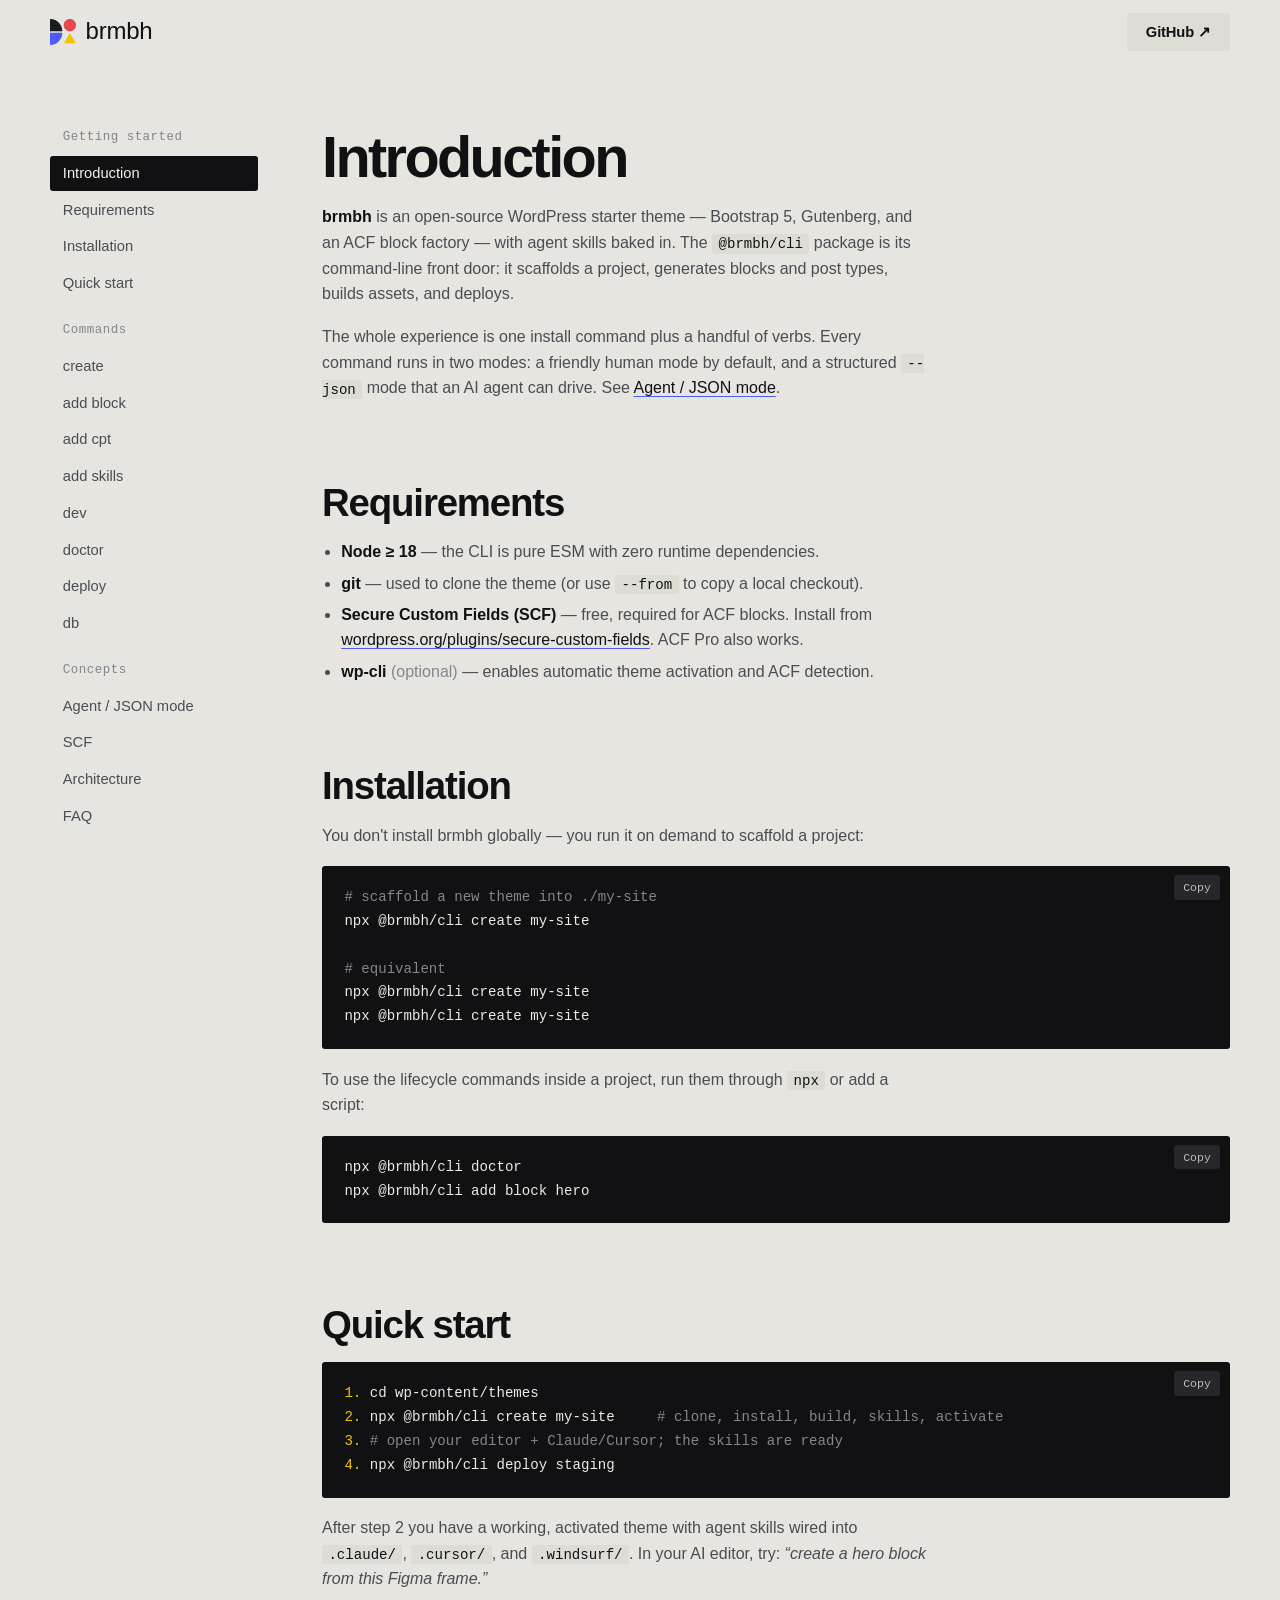
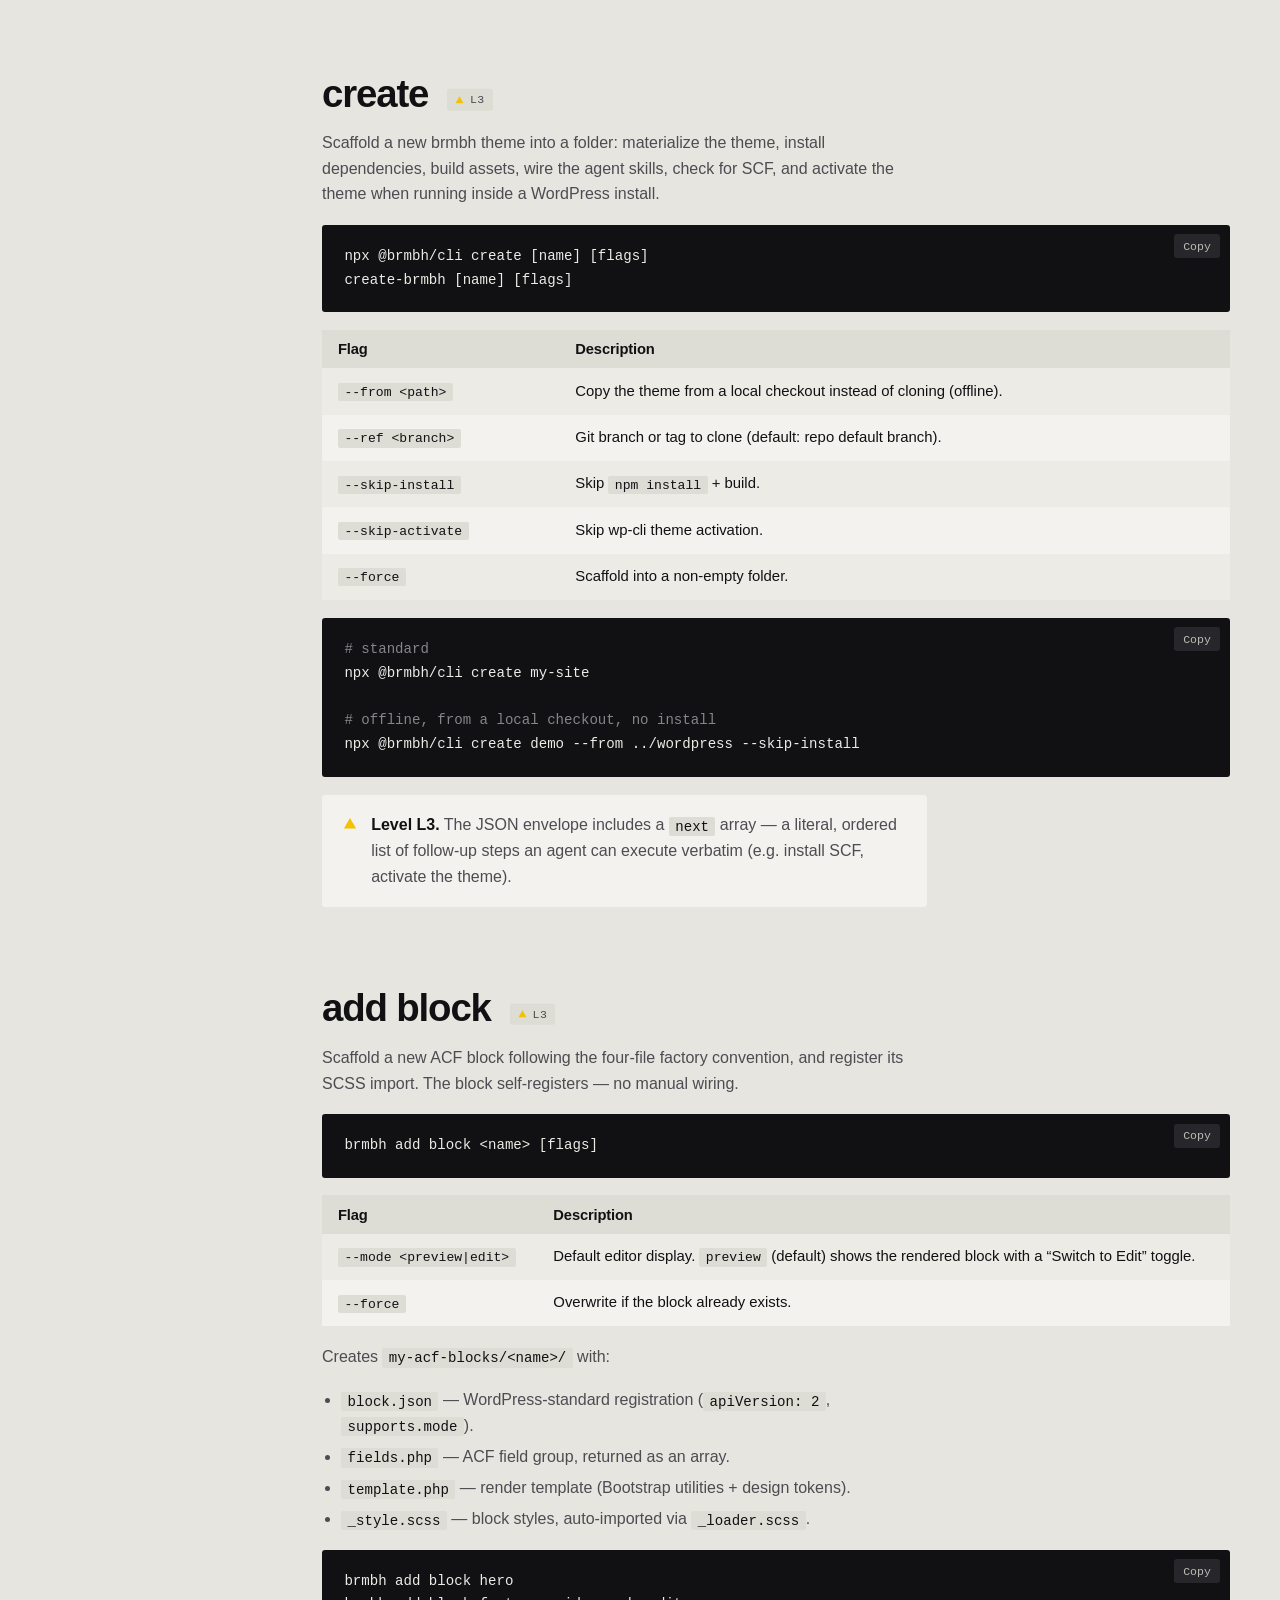
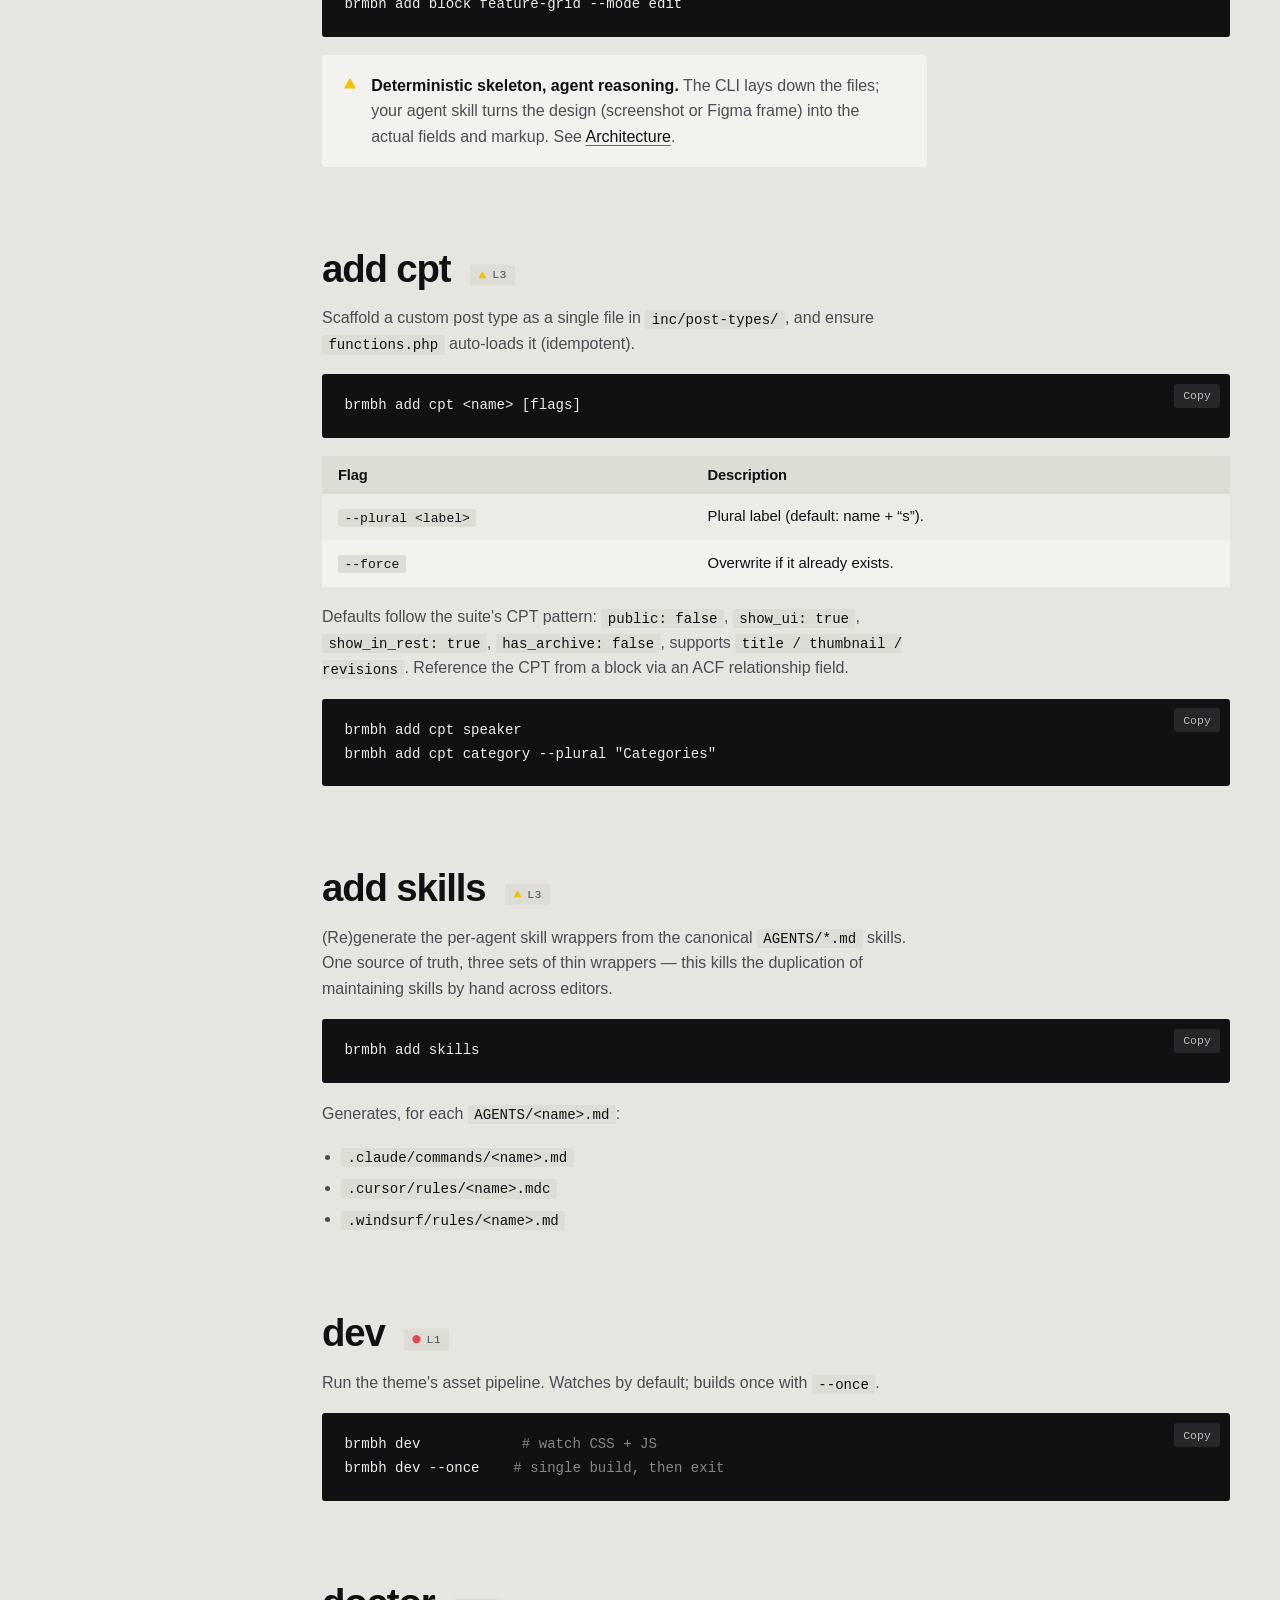
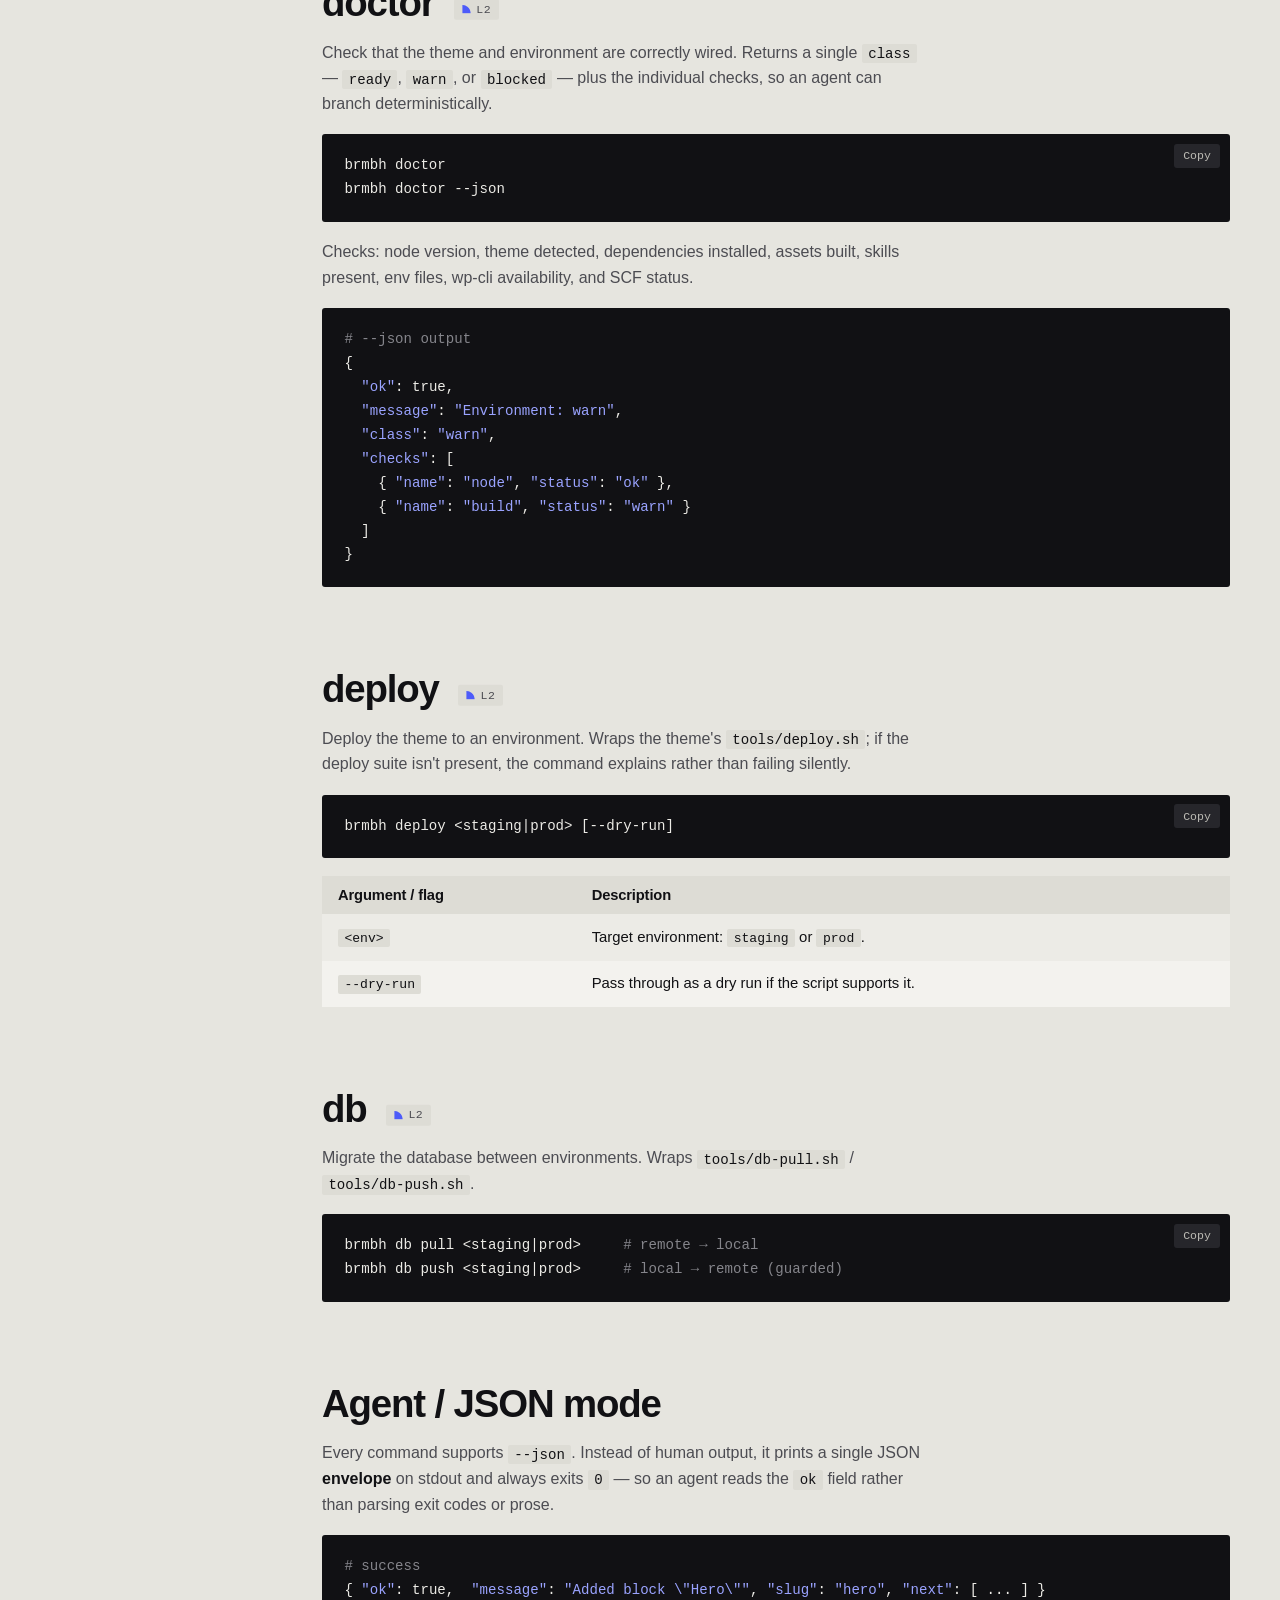
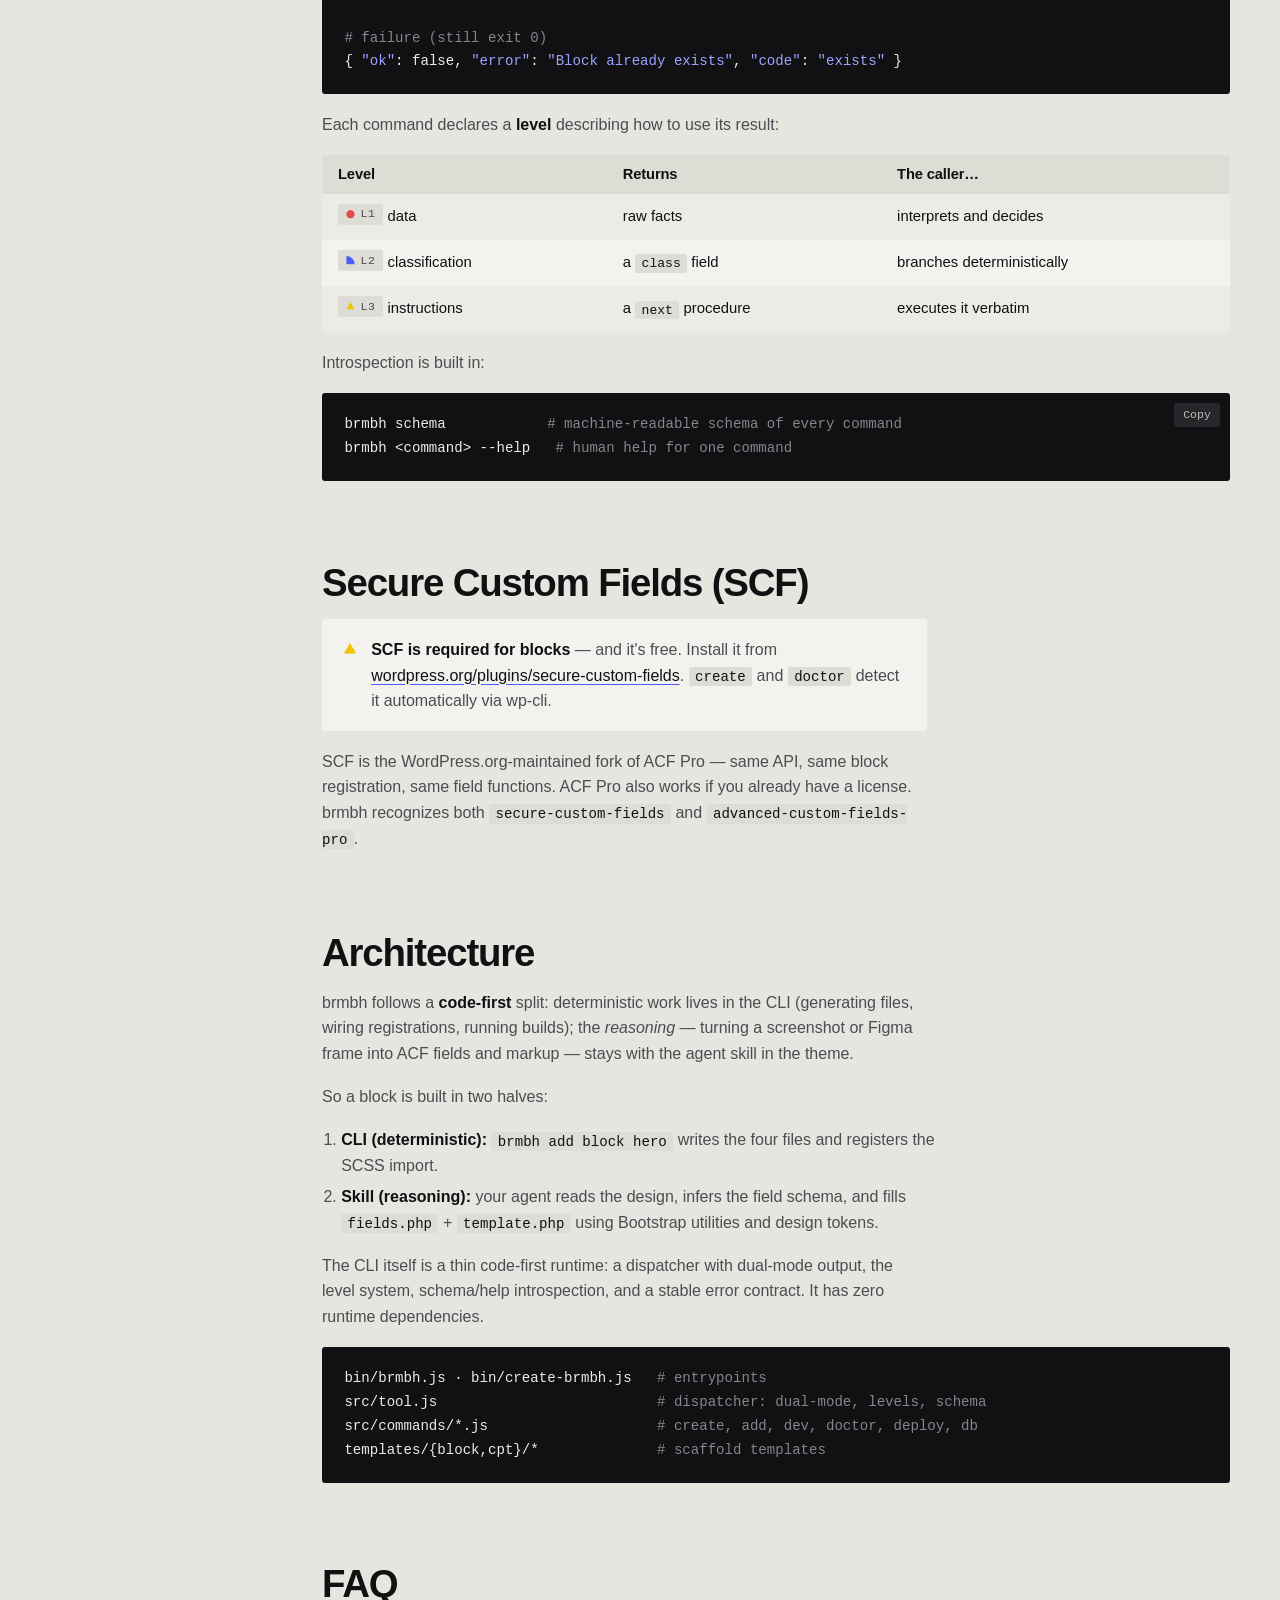
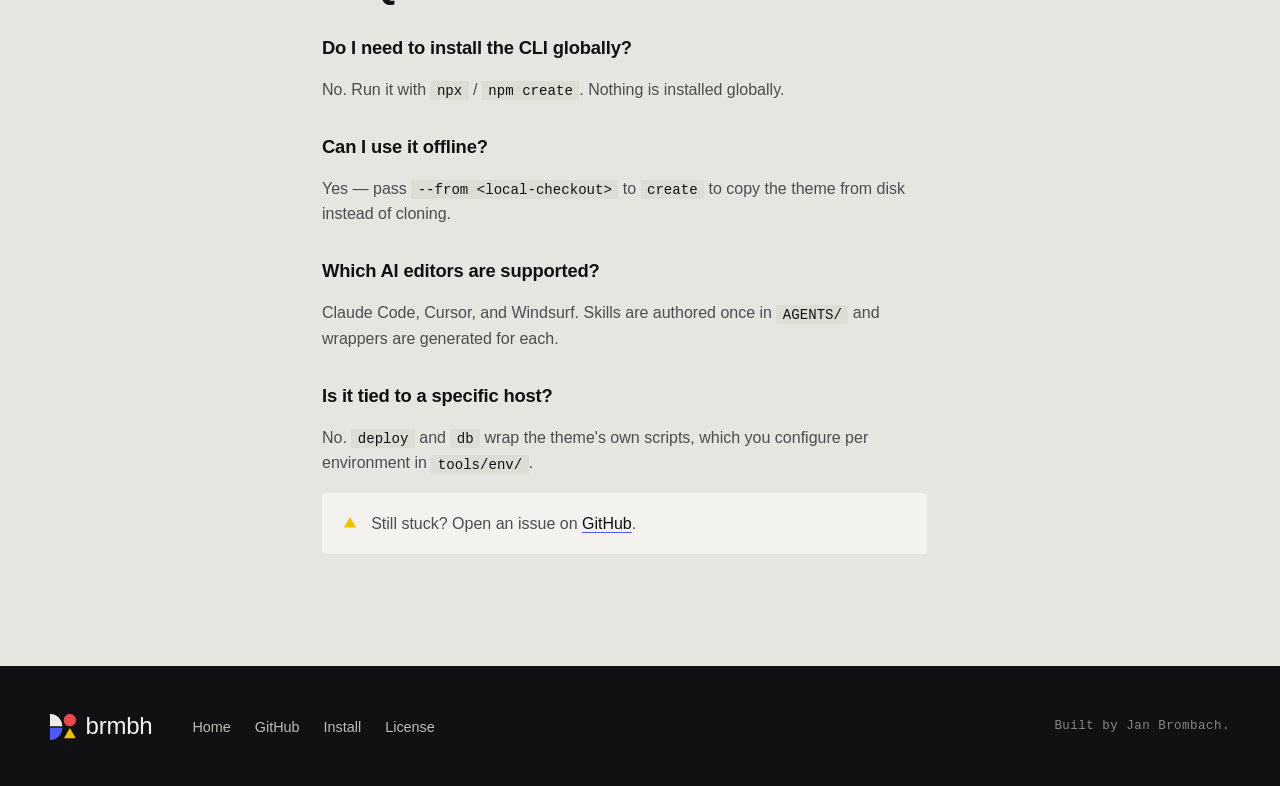
==== commit 3500cd39: "feat(site): third copy round from tack, header down to GitHub Refs: brmbh/site#1  Co-Authored-By: Cl" ====
--- a/docs.html
+++ b/docs.html
@@ -24,9 +24,6 @@
     <div class="wrap top__inner">
       <a class="brand" href="./" aria-label="brmbh home"><span class="brand__mark" data-mark></span><span class="brand__word">brmbh</span></a>
       <nav class="nav" aria-label="Main">
-        <a href="./#pieces">Pieces</a>
-        <a href="./#how">How</a>
-        <a href="docs.html" aria-current="page">Docs</a>
         <a class="btn btn--quiet" href="https://github.com/brmbh/wordpress" target="_blank" rel="noopener">GitHub ↗</a>
       </nav>
     </div>
--- a/assets/v1.css
+++ b/assets/v1.css
@@ -32,7 +32,7 @@
 :focus-visible { outline: 2px solid var(--blue); outline-offset: 3px; }
 
 h1, h2, h3 { font-family: var(--f-head); font-weight: 700; letter-spacing: -0.03em; line-height: 1.02; margin: 0; text-wrap: balance; }
-h1 { font-size: clamp(2rem, 4vw, 6.4rem); letter-spacing: -0.045em; line-height: 0.9; }
+h1 { font-size: clamp(2rem, 3.3vw, 5.2rem); letter-spacing: -0.045em; line-height: 0.9; }
 h2 { font-size: clamp(1.9rem, 3.8vw, 3rem); display: flex; align-items: baseline; gap: 0.5em; }
 h3 { font-size: 1.15rem; letter-spacing: -0.01em; line-height: 1.2; }
 p { margin: 0; color: var(--ink-2); max-width: 58ch; }
@@ -82,7 +82,8 @@
   background: var(--plane); border-radius: inherit;
 }
 /* constant boil: hero command, piece cards, the two big columns, the four start steps, the brmbh column */
-:is(.hero .cmd, .pieces .piece, #superpowers .cols--2 > .col, #start .cols--4 > .col, .compare .hl)::before { animation: squiggle 0.3s steps(1, end) infinite; }
+:is(.pieces .piece, #superpowers .cols--2 > .col, #start .cols--4 > .col, .compare .hl)::before { animation: squiggle 0.3s steps(1, end) infinite; }
+.hero .cmd::before { animation: squiggle-hot 0.3s steps(1, end) infinite; }
 .compare .hl::before { inset: -1px 0; } /* overlap rows so the column reads as one strip */
 /* boil on hover only — never on a selected/pressed/copied state */
 :is(.btn, .aud__btn, .cmd__copy, .chip, .key):is(:hover, :focus-visible):not(.is-on, .is-copied, :active)::before { animation: squiggle-hot 0.3s steps(1, end) infinite; }
@@ -168,7 +169,6 @@
 .sstory.is-on { opacity: 1; }
 .sstory h3 { font-size: clamp(1.8rem, 3.2vw, 2.6rem); letter-spacing: -0.03em; }
 .sstory p { font-size: 1.08rem; }
-.sstory__link { font-size: 0.92rem; justify-self: start; }
 .story__stage { position: sticky; top: 0; height: 100vh; display: grid; grid-template-rows: minmax(0, 1fr) auto; padding-block: 5rem 2rem; }
 .story__stage canvas { display: block; width: 100%; height: 100%; touch-action: pan-y; cursor: grab; }
 .fly { position: fixed; inset: 0; width: 100vw; height: 100vh; pointer-events: none; z-index: 5; visibility: hidden; }
@@ -182,6 +182,7 @@
 .sstep:hover { opacity: 0.65; }
 .sstep.is-on { opacity: 1; background: var(--s2); }
 .sstep h3 { font-size: 1.35rem; }
+.sstep .chip { justify-self: start; margin-top: 0.3rem; }
 .sstep p { font-size: 0.95rem; }
 /* editor window mockup */
 .ide { background: #141417; color: #ecebe6; border-radius: 10px; overflow: hidden; min-width: 0; box-shadow: 0 30px 60px -30px rgba(17, 17, 20, 0.55), 0 0 0 1px rgba(17, 17, 20, 0.6); }
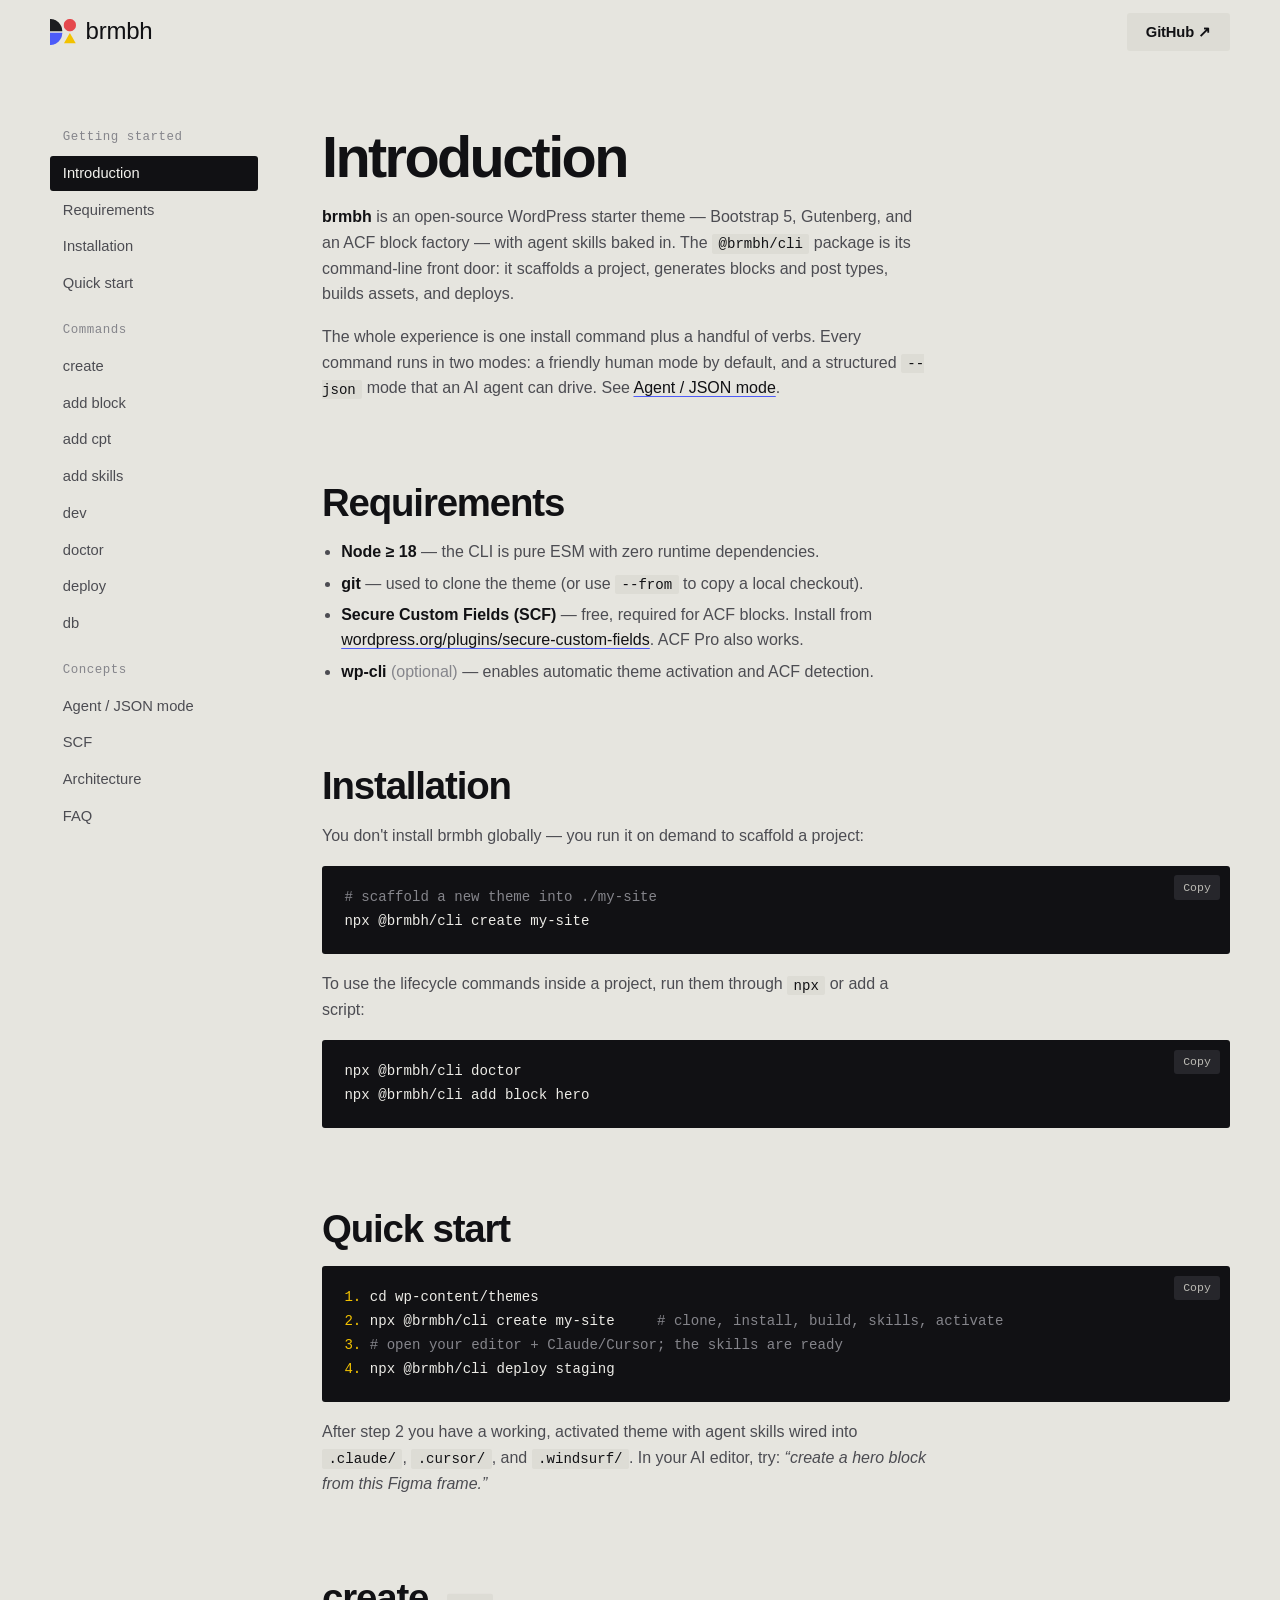
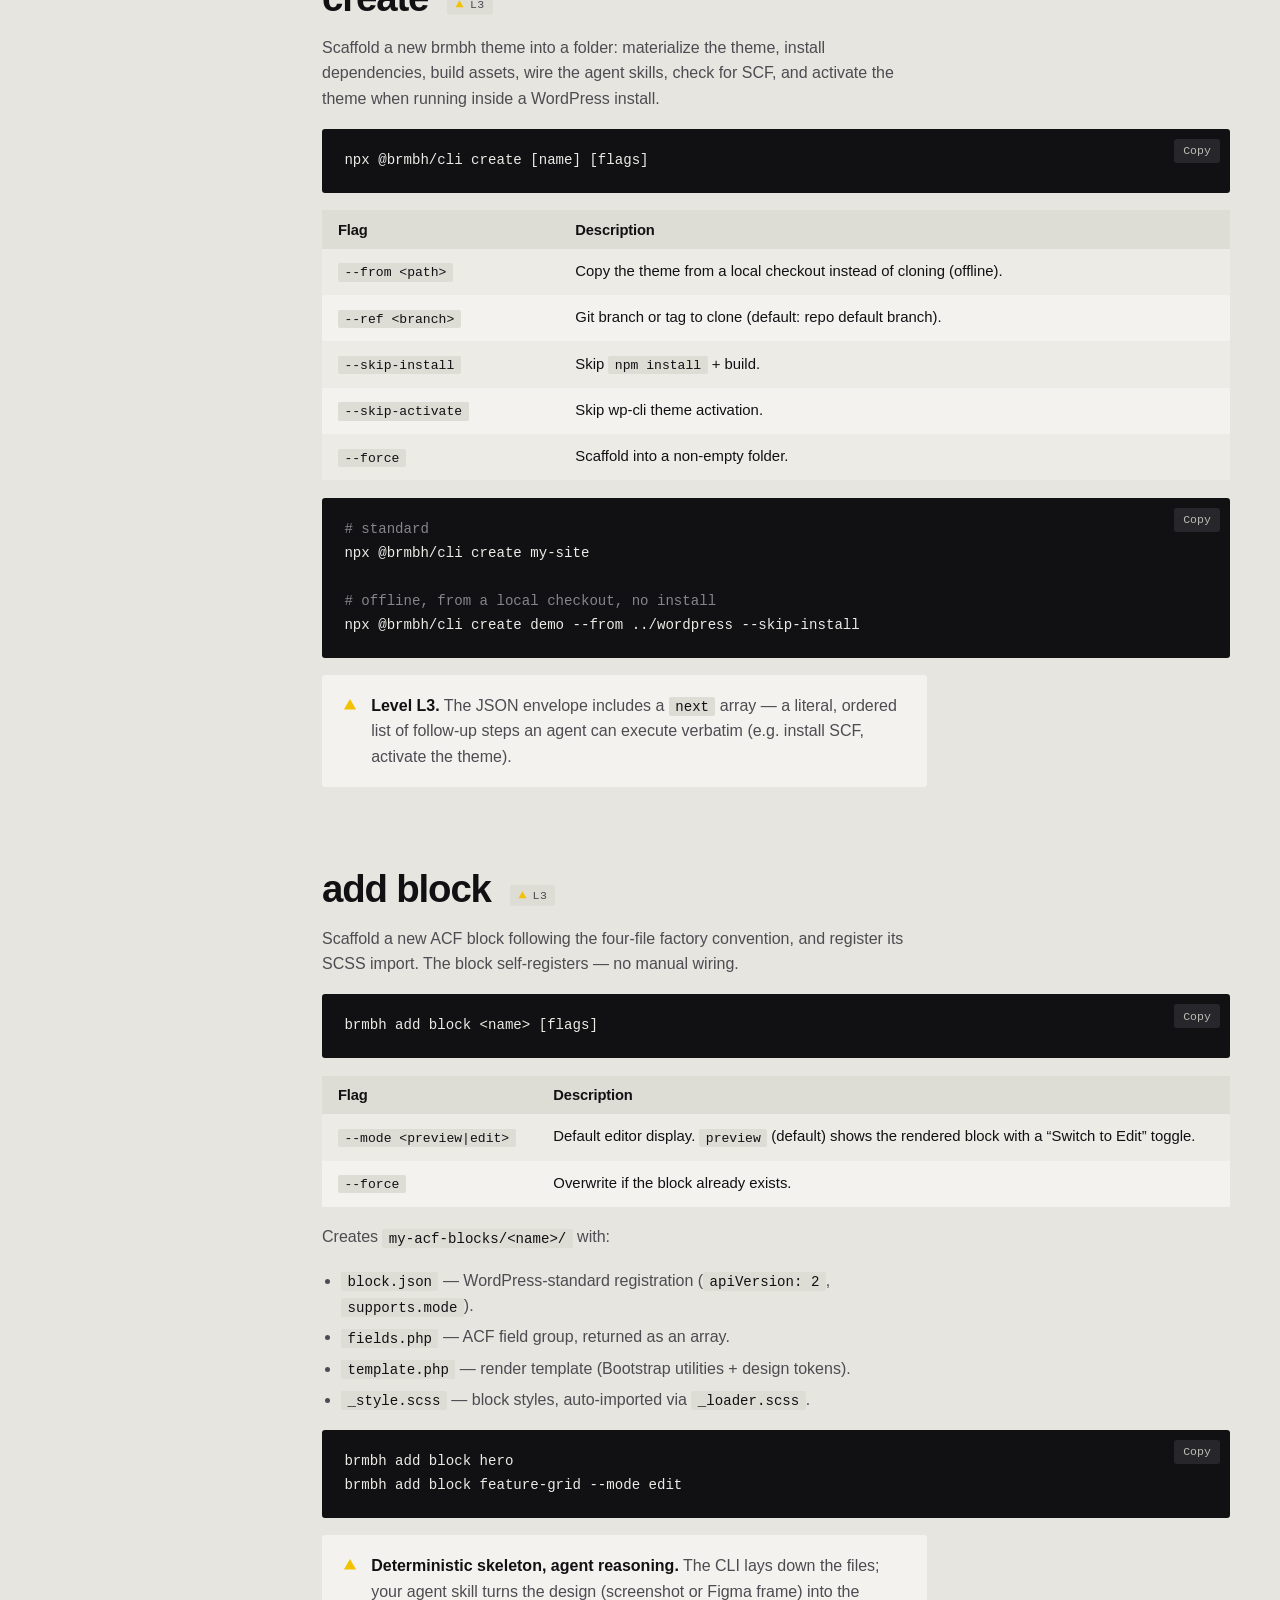
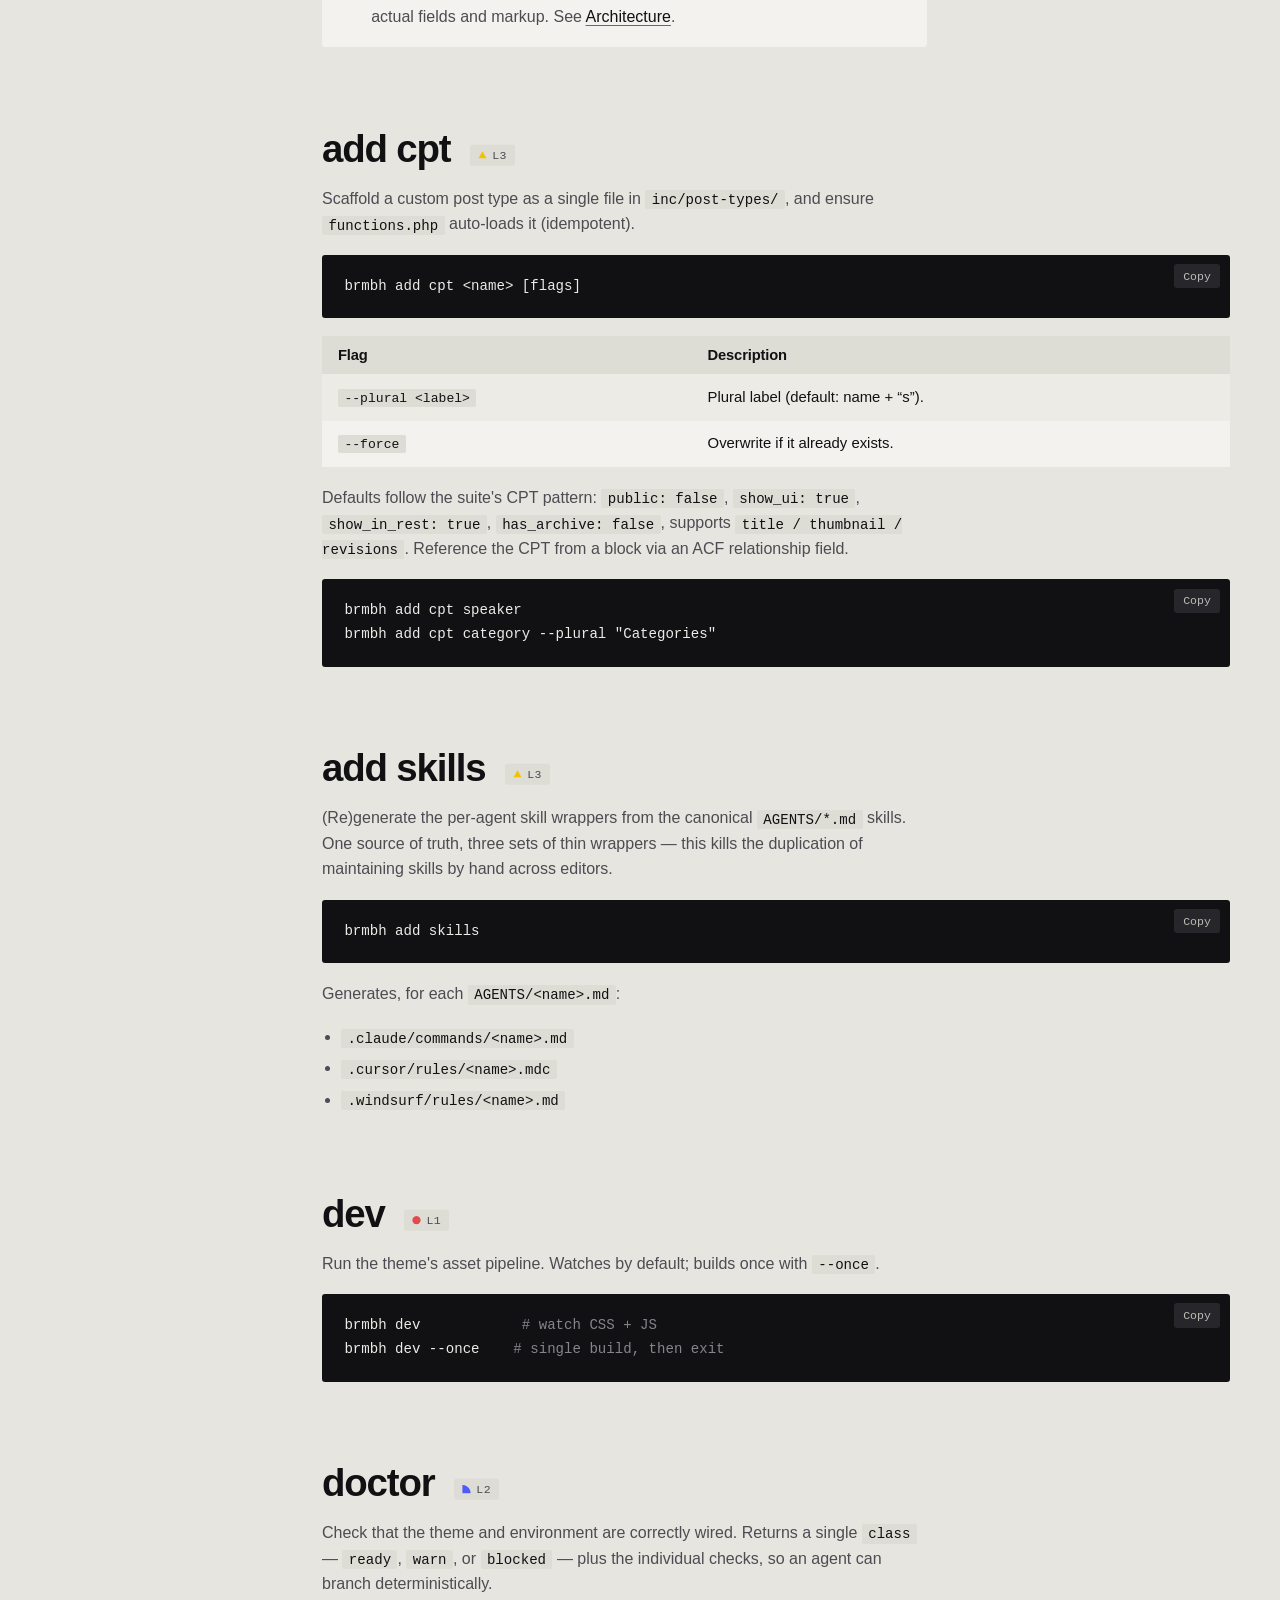
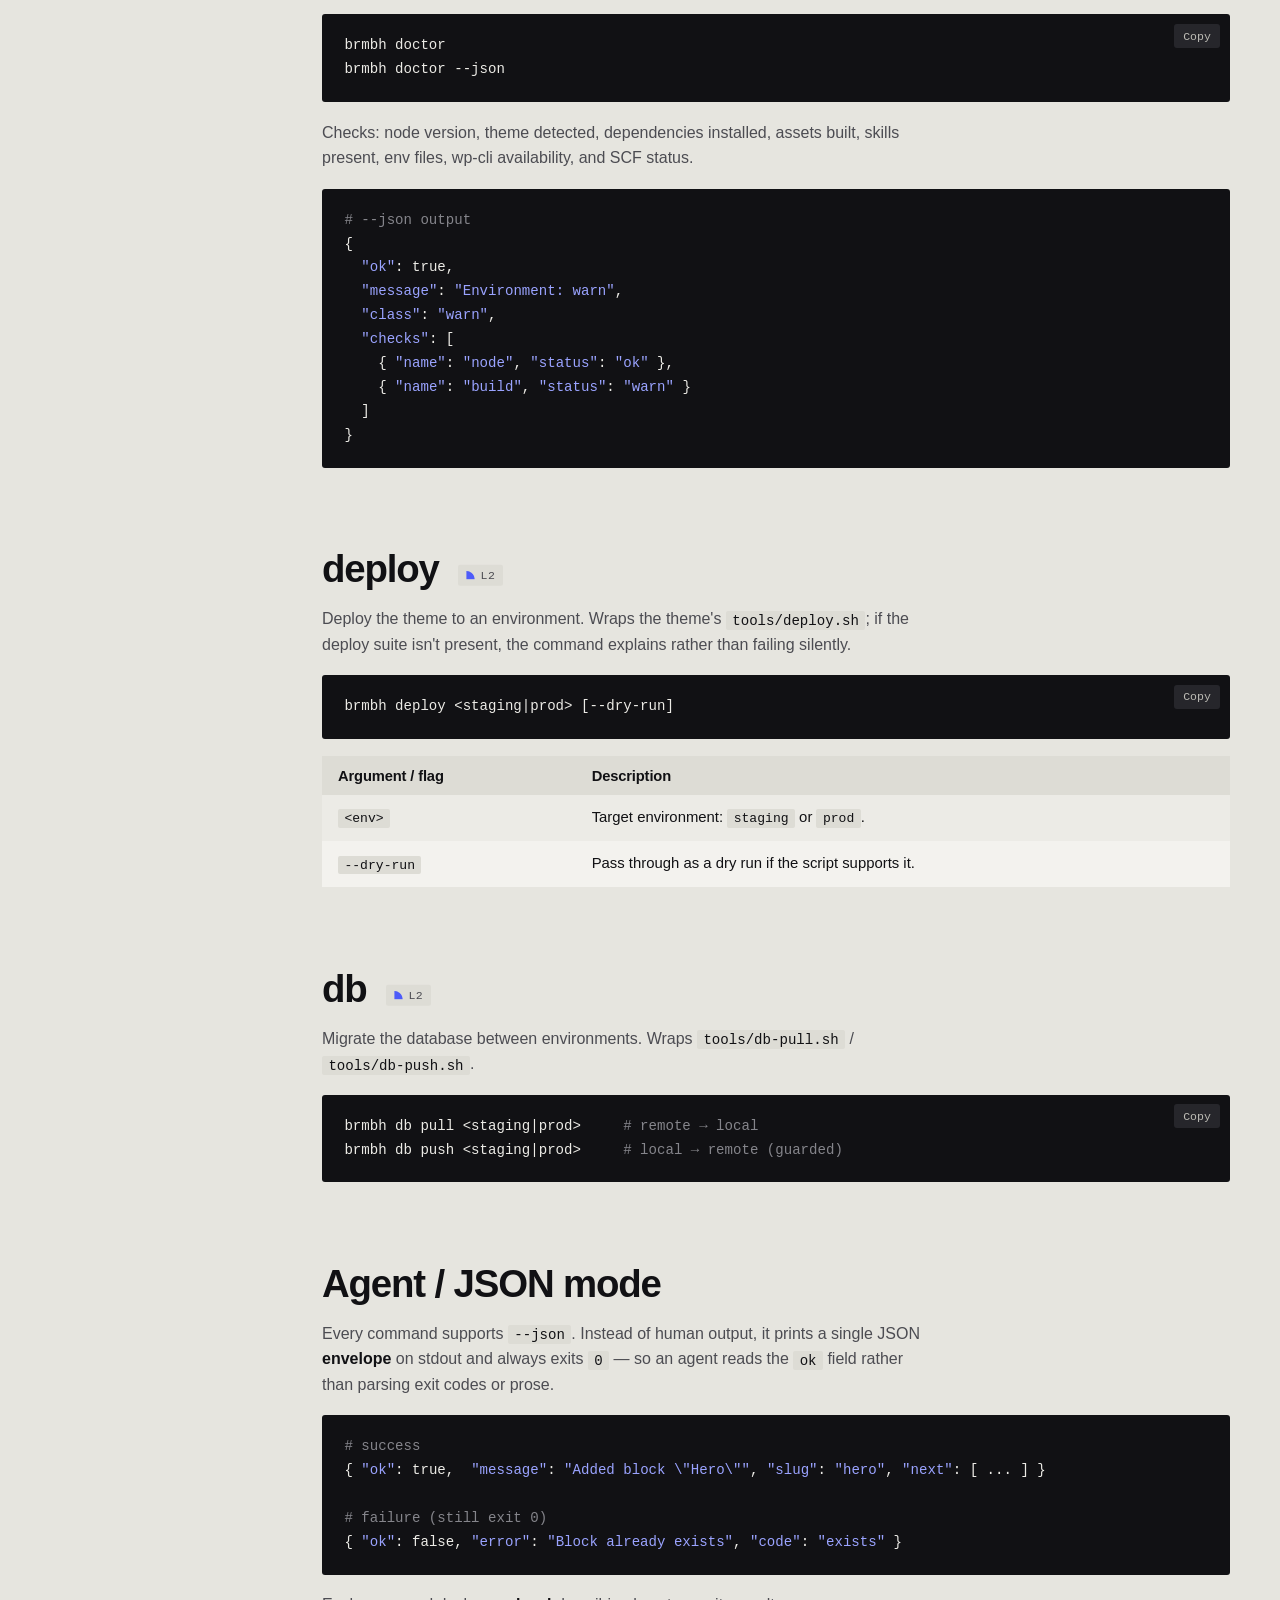
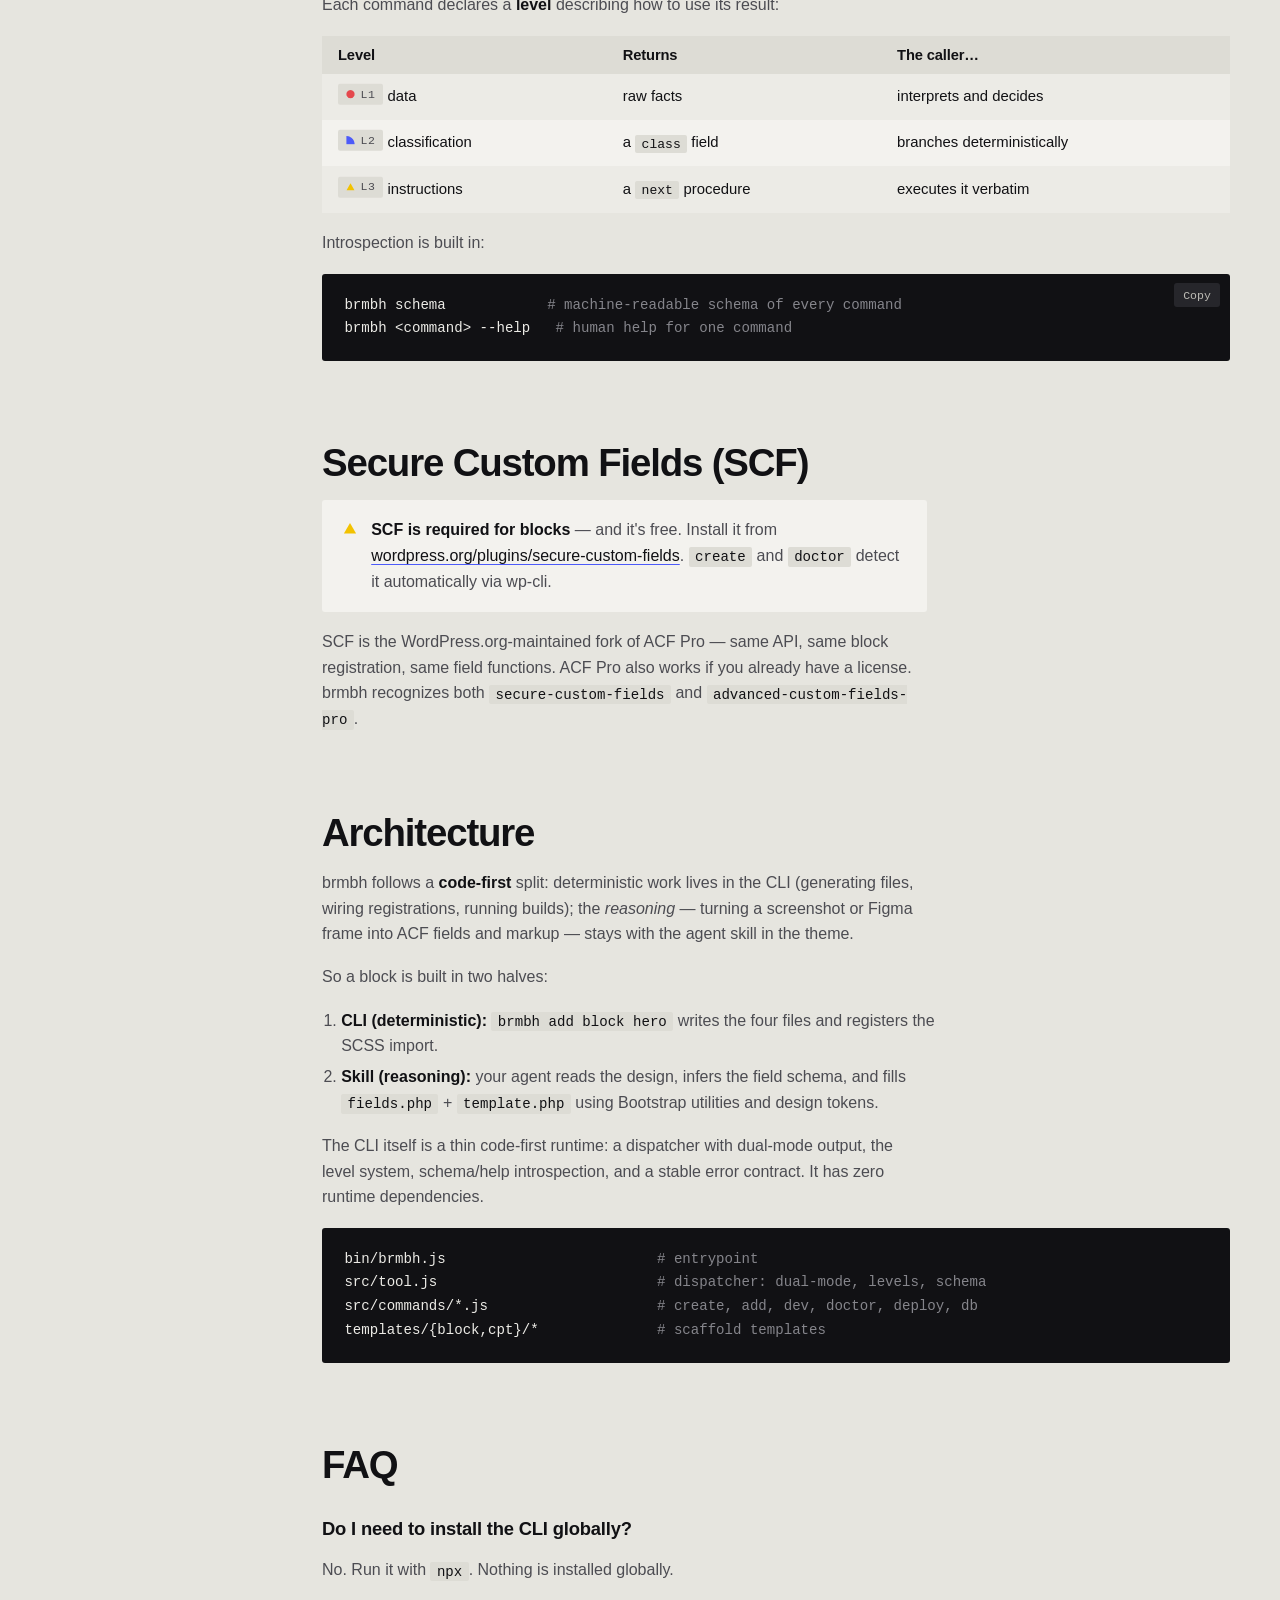
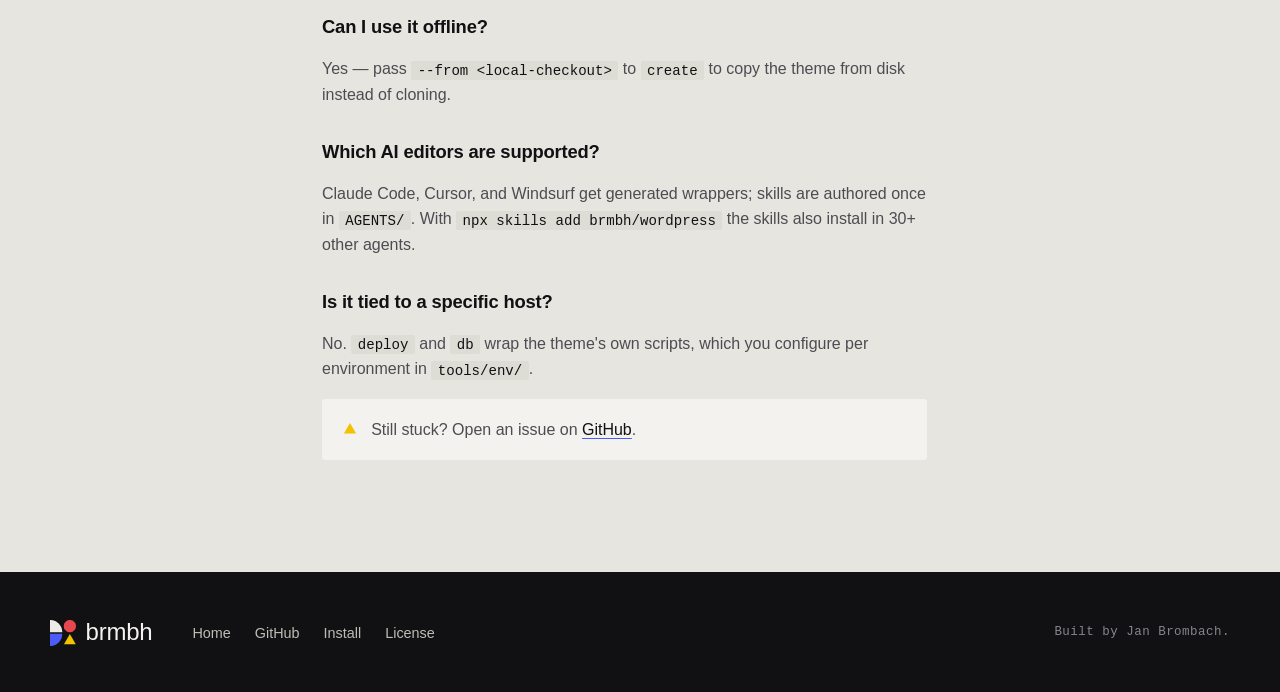
==== commit 0f4f6883: "docs(site): drop retired create-brmbh and npm create from the docs Refs: brmbh/site#1  Co-Authored-B" ====
--- a/docs.html
+++ b/docs.html
@@ -78,10 +78,6 @@
         <h2 id="install">Installation</h2>
         <p>You don't install brmbh globally — you run it on demand to scaffold a project:</p>
         <pre class="ink" data-copy="npx @brmbh/cli create my-site"><span class="dim"># scaffold a new theme into ./my-site</span>
-npx @brmbh/cli create my-site
-
-<span class="dim"># equivalent</span>
-npx @brmbh/cli create my-site
 npx @brmbh/cli create my-site</pre>
         <p>To use the lifecycle commands inside a project, run them through <code>npx</code> or add a script:</p>
         <pre class="ink" data-copy="npx @brmbh/cli doctor">npx @brmbh/cli doctor
@@ -102,8 +98,7 @@
 
         <h2 id="create">create <span class="lvl" data-lvl="3">L3</span></h2>
         <p>Scaffold a new brmbh theme into a folder: materialize the theme, install dependencies, build assets, wire the agent skills, check for SCF, and activate the theme when running inside a WordPress install.</p>
-        <pre class="ink" data-copy="npx @brmbh/cli create [name] [flags]">npx @brmbh/cli create [name] [flags]
-create-brmbh [name] [flags]</pre>
+        <pre class="ink" data-copy="npx @brmbh/cli create [name] [flags]">npx @brmbh/cli create [name] [flags]</pre>
         <table>
           <thead><tr><th>Flag</th><th>Description</th></tr></thead>
           <tbody>
@@ -260,18 +255,18 @@
           <li><strong>Skill (reasoning):</strong> your agent reads the design, infers the field schema, and fills <code>fields.php</code> + <code>template.php</code> using Bootstrap utilities and design tokens.</li>
         </ol>
         <p>The CLI itself is a thin code-first runtime: a dispatcher with dual-mode output, the level system, schema/help introspection, and a stable error contract. It has zero runtime dependencies.</p>
-        <pre class="ink">bin/brmbh.js · bin/create-brmbh.js   <span class="dim"># entrypoints</span>
+        <pre class="ink">bin/brmbh.js                         <span class="dim"># entrypoint</span>
 src/tool.js                          <span class="dim"># dispatcher: dual-mode, levels, schema</span>
 src/commands/*.js                    <span class="dim"># create, add, dev, doctor, deploy, db</span>
 templates/{block,cpt}/*              <span class="dim"># scaffold templates</span></pre>
 
         <h2 id="faq">FAQ</h2>
         <h3>Do I need to install the CLI globally?</h3>
-        <p>No. Run it with <code>npx</code> / <code>npm create</code>. Nothing is installed globally.</p>
+        <p>No. Run it with <code>npx</code>. Nothing is installed globally.</p>
         <h3>Can I use it offline?</h3>
         <p>Yes — pass <code>--from &lt;local-checkout&gt;</code> to <code>create</code> to copy the theme from disk instead of cloning.</p>
         <h3>Which AI editors are supported?</h3>
-        <p>Claude Code, Cursor, and Windsurf. Skills are authored once in <code>AGENTS/</code> and wrappers are generated for each.</p>
+        <p>Claude Code, Cursor, and Windsurf get generated wrappers; skills are authored once in <code>AGENTS/</code>. With <code>npx skills add brmbh/wordpress</code> the skills also install in 30+ other agents.</p>
         <h3>Is it tied to a specific host?</h3>
         <p>No. <code>deploy</code> and <code>db</code> wrap the theme's own scripts, which you configure per environment in <code>tools/env/</code>.</p>
 
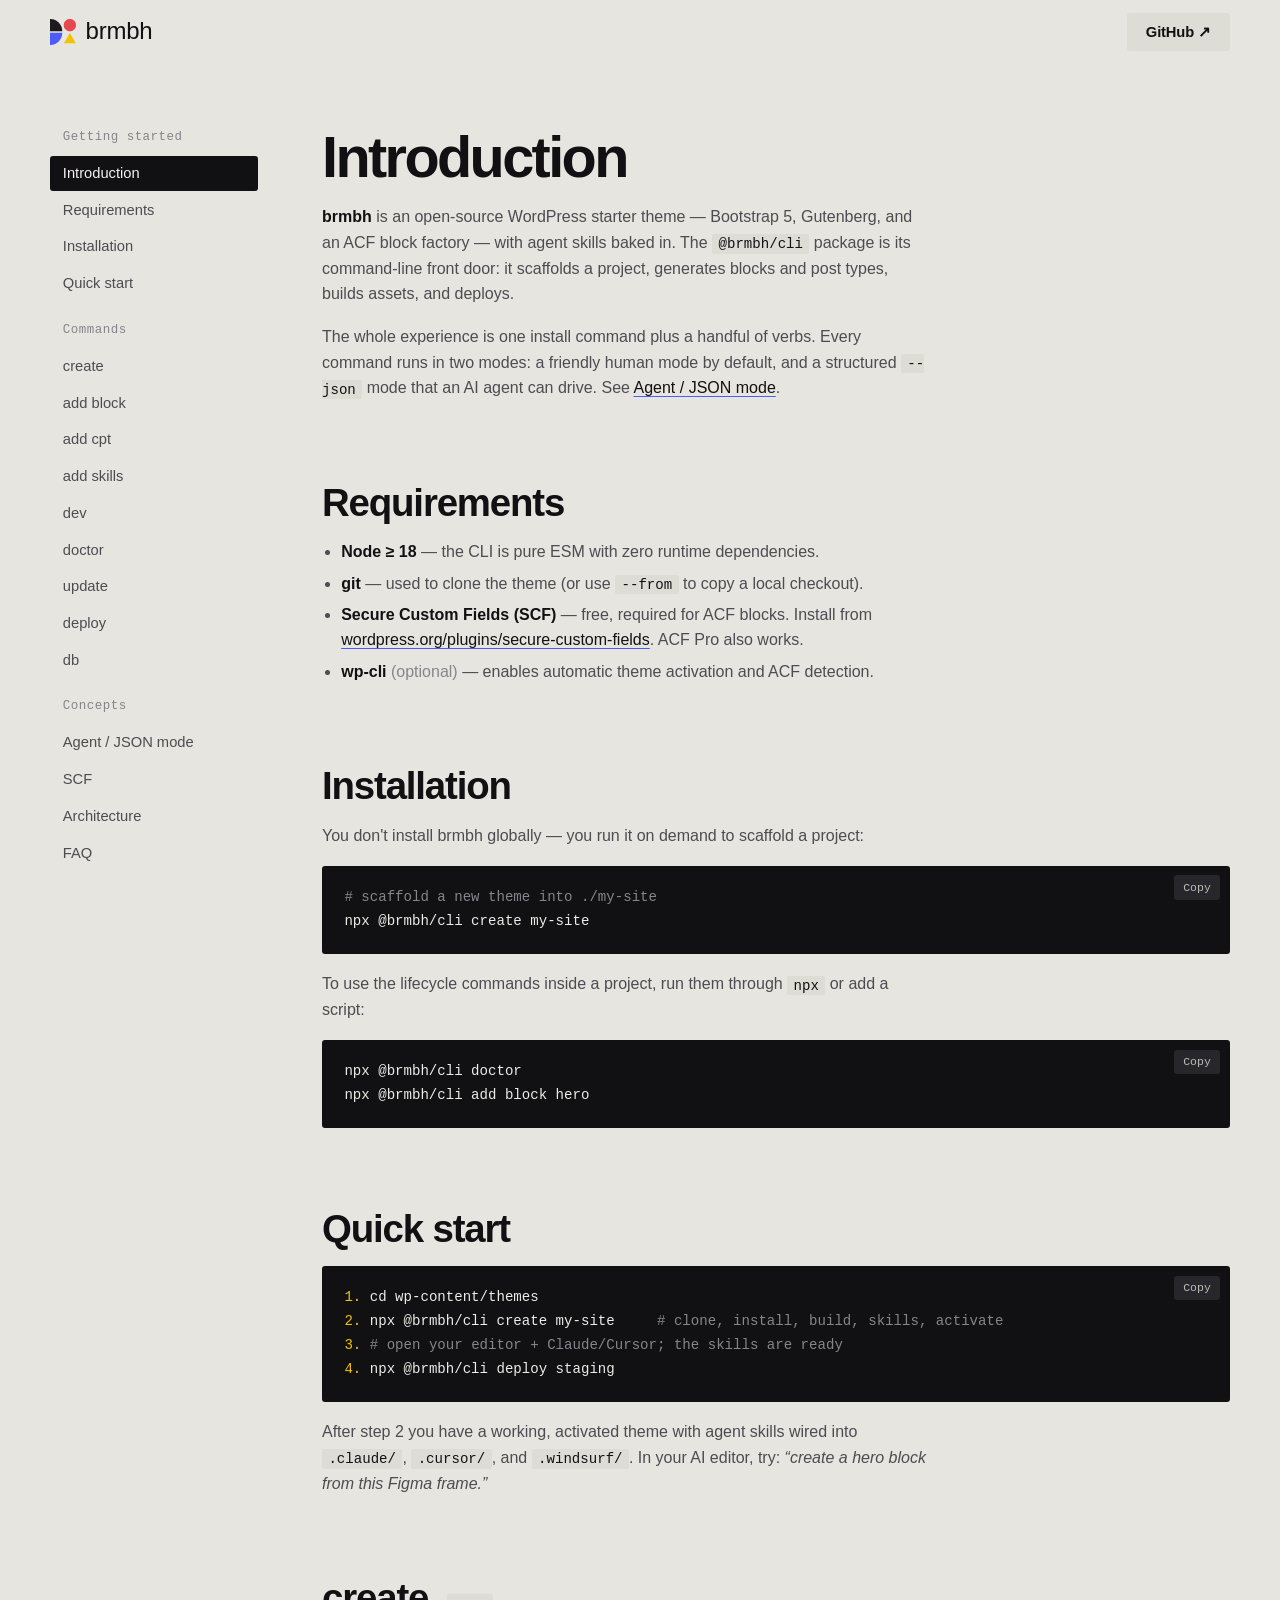
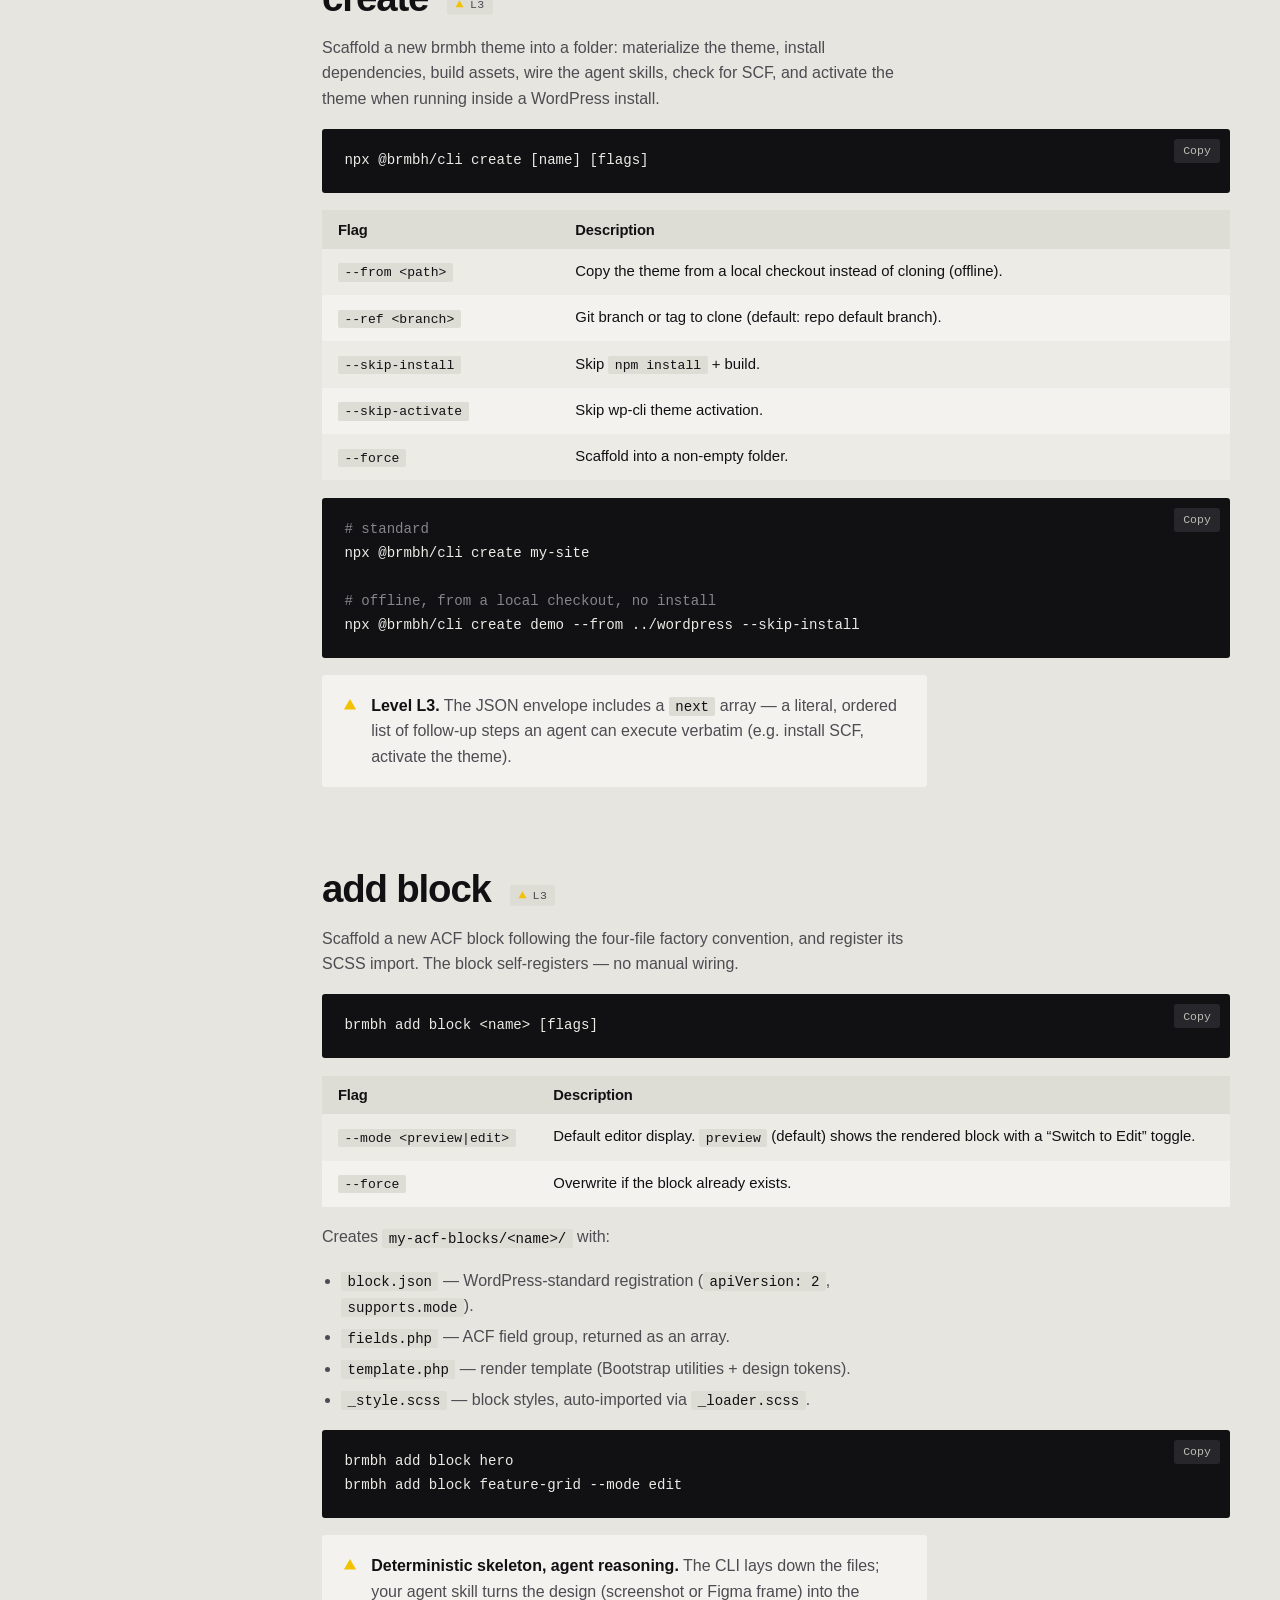
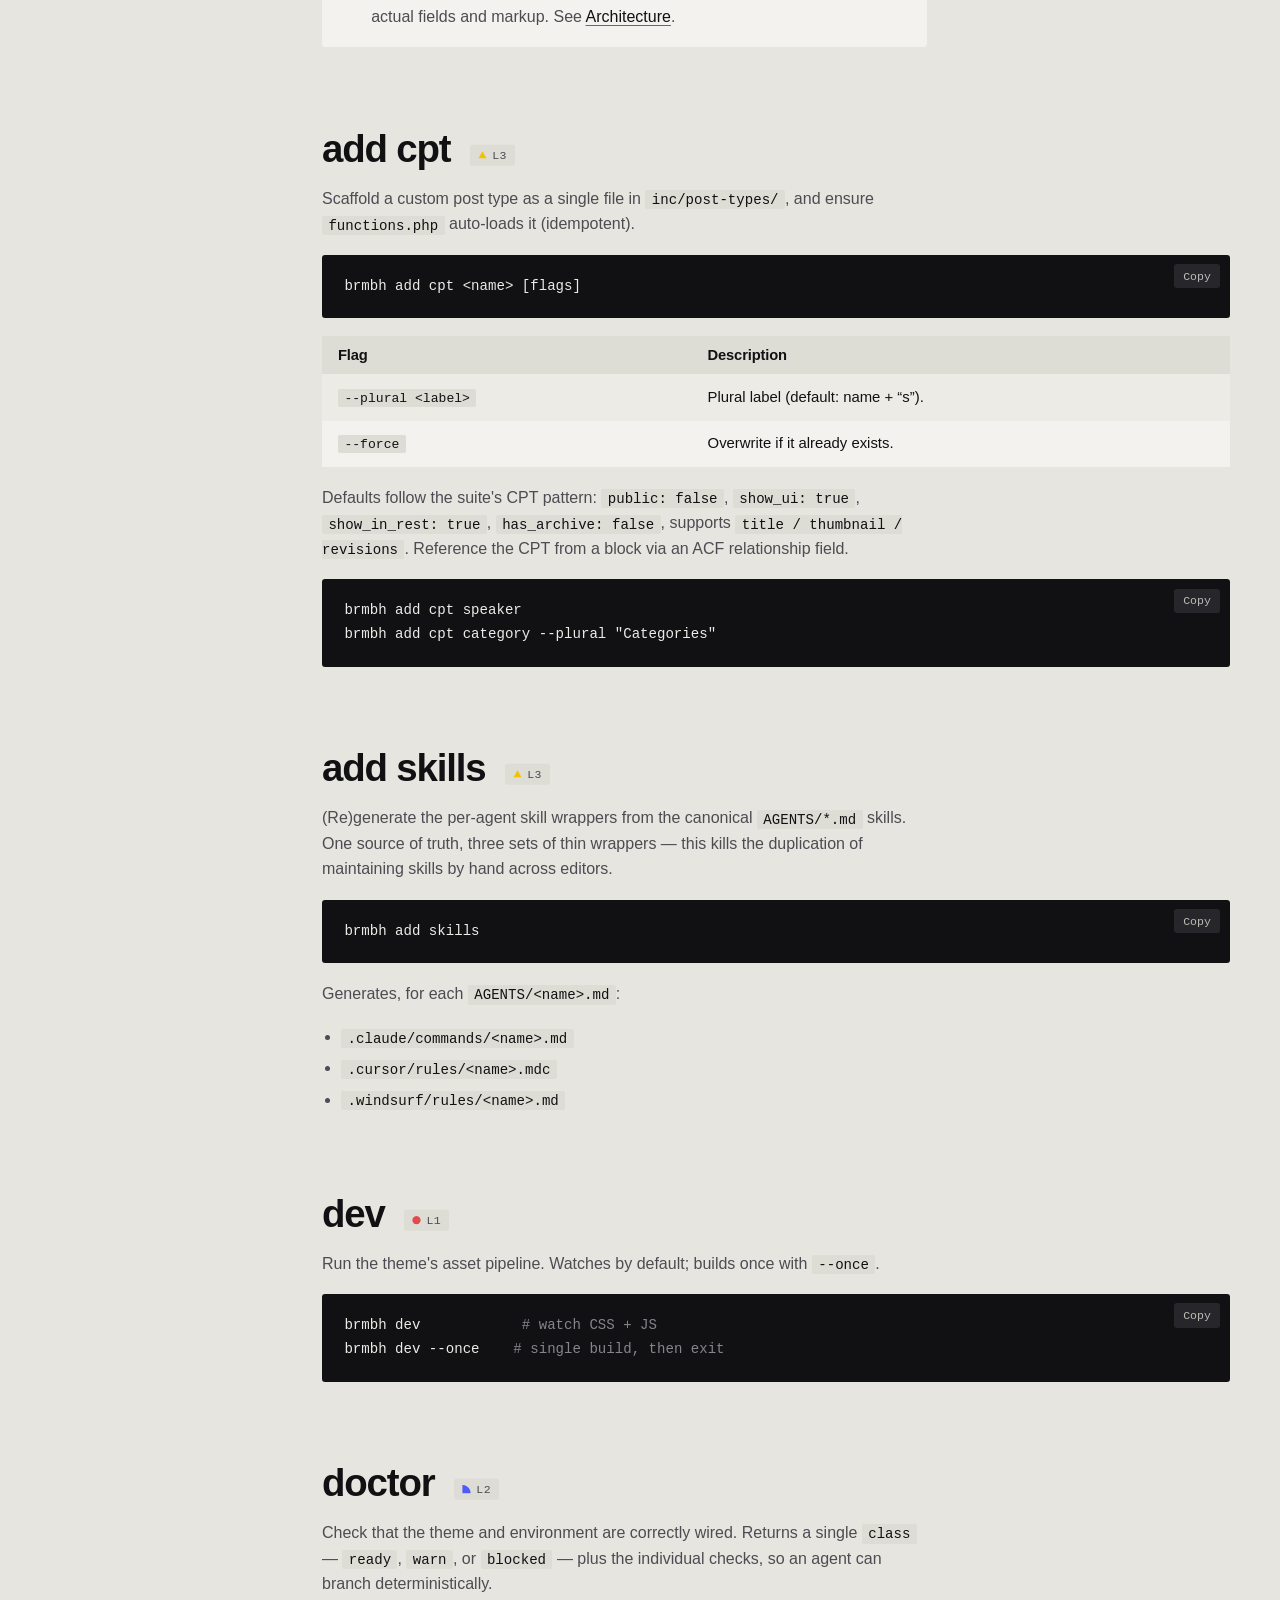
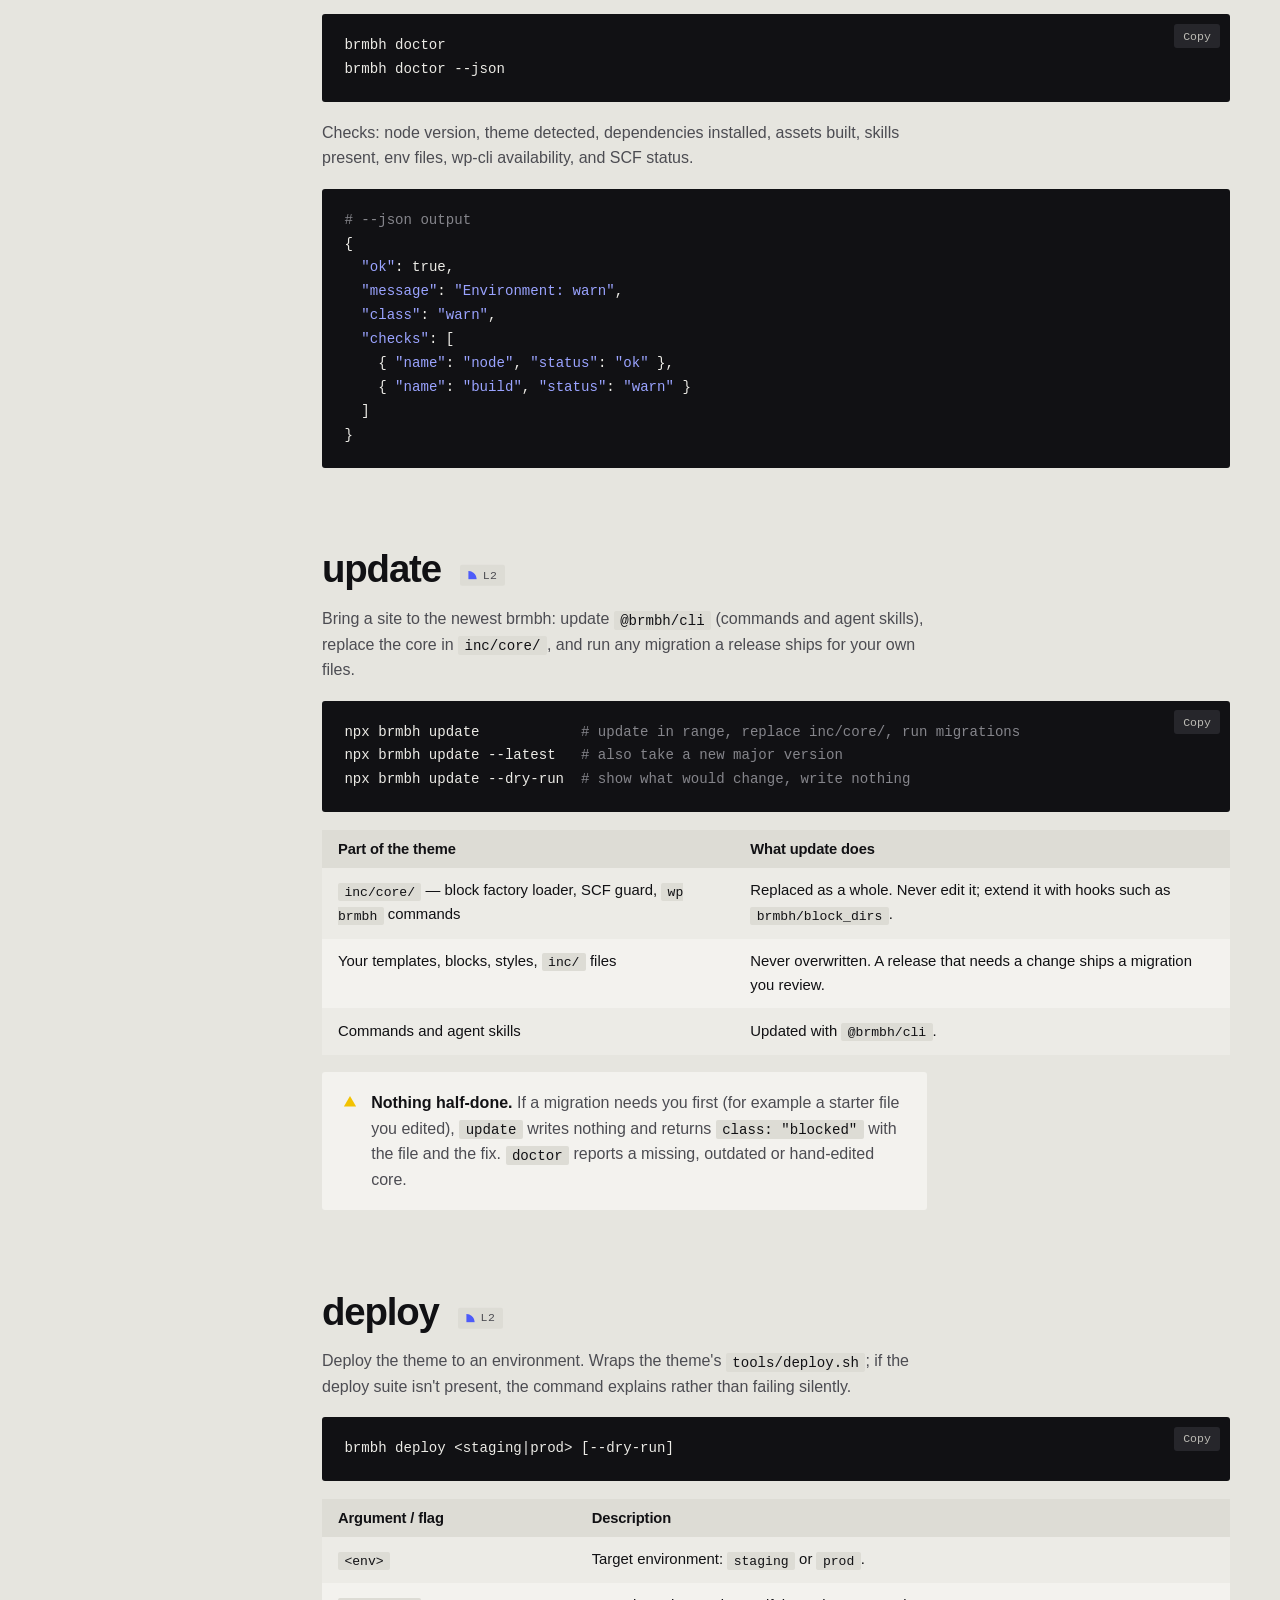
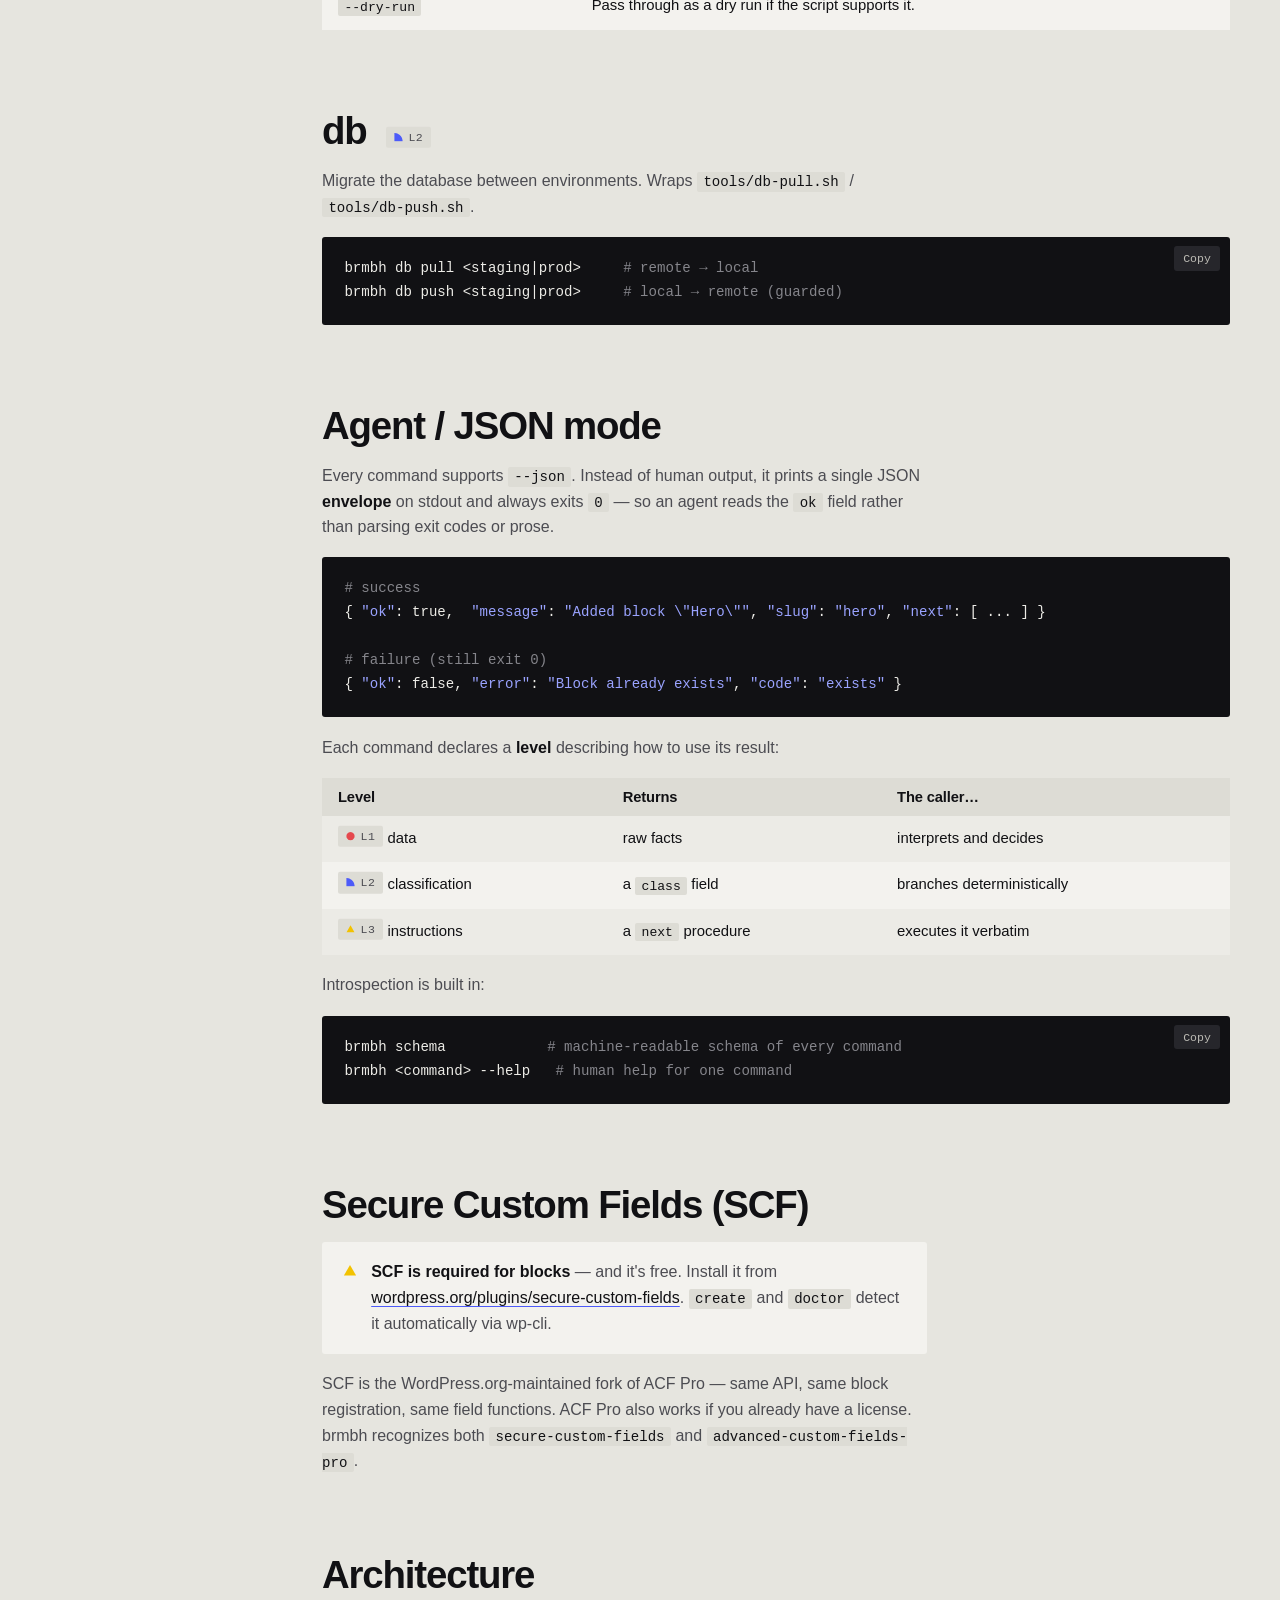
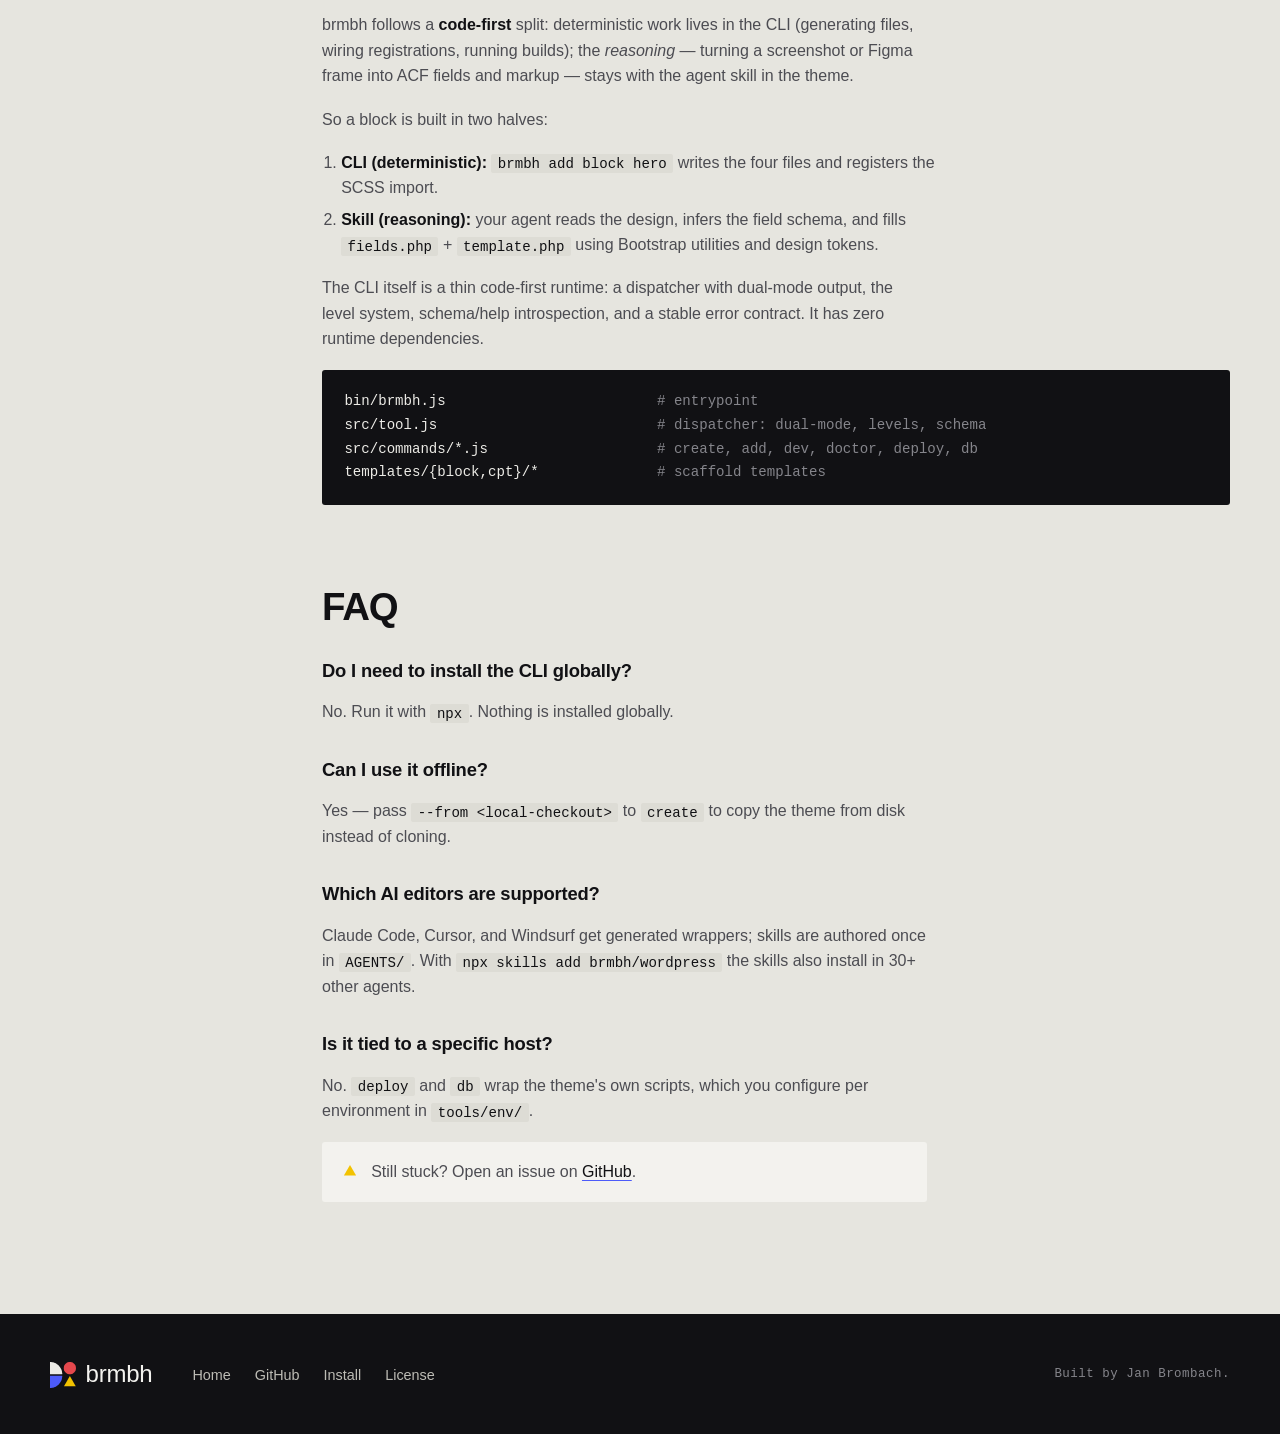
==== commit c260c3d7: "docs(site): document brmbh update and the core Ships with @brmbh/cli 1.3.0; deploy after the release" ====
--- a/docs.html
+++ b/docs.html
@@ -44,6 +44,7 @@
         <a href="#add-skills">add skills</a>
         <a href="#dev">dev</a>
         <a href="#doctor">doctor</a>
+        <a href="#update">update</a>
         <a href="#deploy">deploy</a>
         <a href="#db">db</a>
         <p class="mono">Concepts</p>
@@ -189,6 +190,23 @@
   ]
 }</pre>
 
+        <h2 id="update">update <span class="lvl" data-lvl="2">L2</span></h2>
+        <p>Bring a site to the newest brmbh: update <code>@brmbh/cli</code> (commands and agent skills), replace the core in <code>inc/core/</code>, and run any migration a release ships for your own files.</p>
+        <pre class="ink" data-copy="npx brmbh update">npx brmbh update            <span class="dim"># update in range, replace inc/core/, run migrations</span>
+npx brmbh update --latest   <span class="dim"># also take a new major version</span>
+npx brmbh update --dry-run  <span class="dim"># show what would change, write nothing</span></pre>
+        <table>
+          <thead><tr><th>Part of the theme</th><th>What update does</th></tr></thead>
+          <tbody>
+            <tr><td><code>inc/core/</code> — block factory loader, SCF guard, <code>wp brmbh</code> commands</td><td>Replaced as a whole. Never edit it; extend it with hooks such as <code>brmbh/block_dirs</code>.</td></tr>
+            <tr><td>Your templates, blocks, styles, <code>inc/</code> files</td><td>Never overwritten. A release that needs a change ships a migration you review.</td></tr>
+            <tr><td>Commands and agent skills</td><td>Updated with <code>@brmbh/cli</code>.</td></tr>
+          </tbody>
+        </table>
+        <div class="note">
+          <strong>Nothing half-done.</strong> If a migration needs you first (for example a starter file you edited), <code>update</code> writes nothing and returns <code>class: "blocked"</code> with the file and the fix. <code>doctor</code> reports a missing, outdated or hand-edited core.
+        </div>
+
         <h2 id="deploy">deploy <span class="lvl" data-lvl="2">L2</span></h2>
         <p>Deploy the theme to an environment. Wraps the theme's <code>tools/deploy.sh</code>; if the deploy suite isn't present, the command explains rather than failing silently.</p>
         <pre class="ink" data-copy="brmbh deploy <env>">brmbh deploy &lt;staging|prod&gt; [--dry-run]</pre>
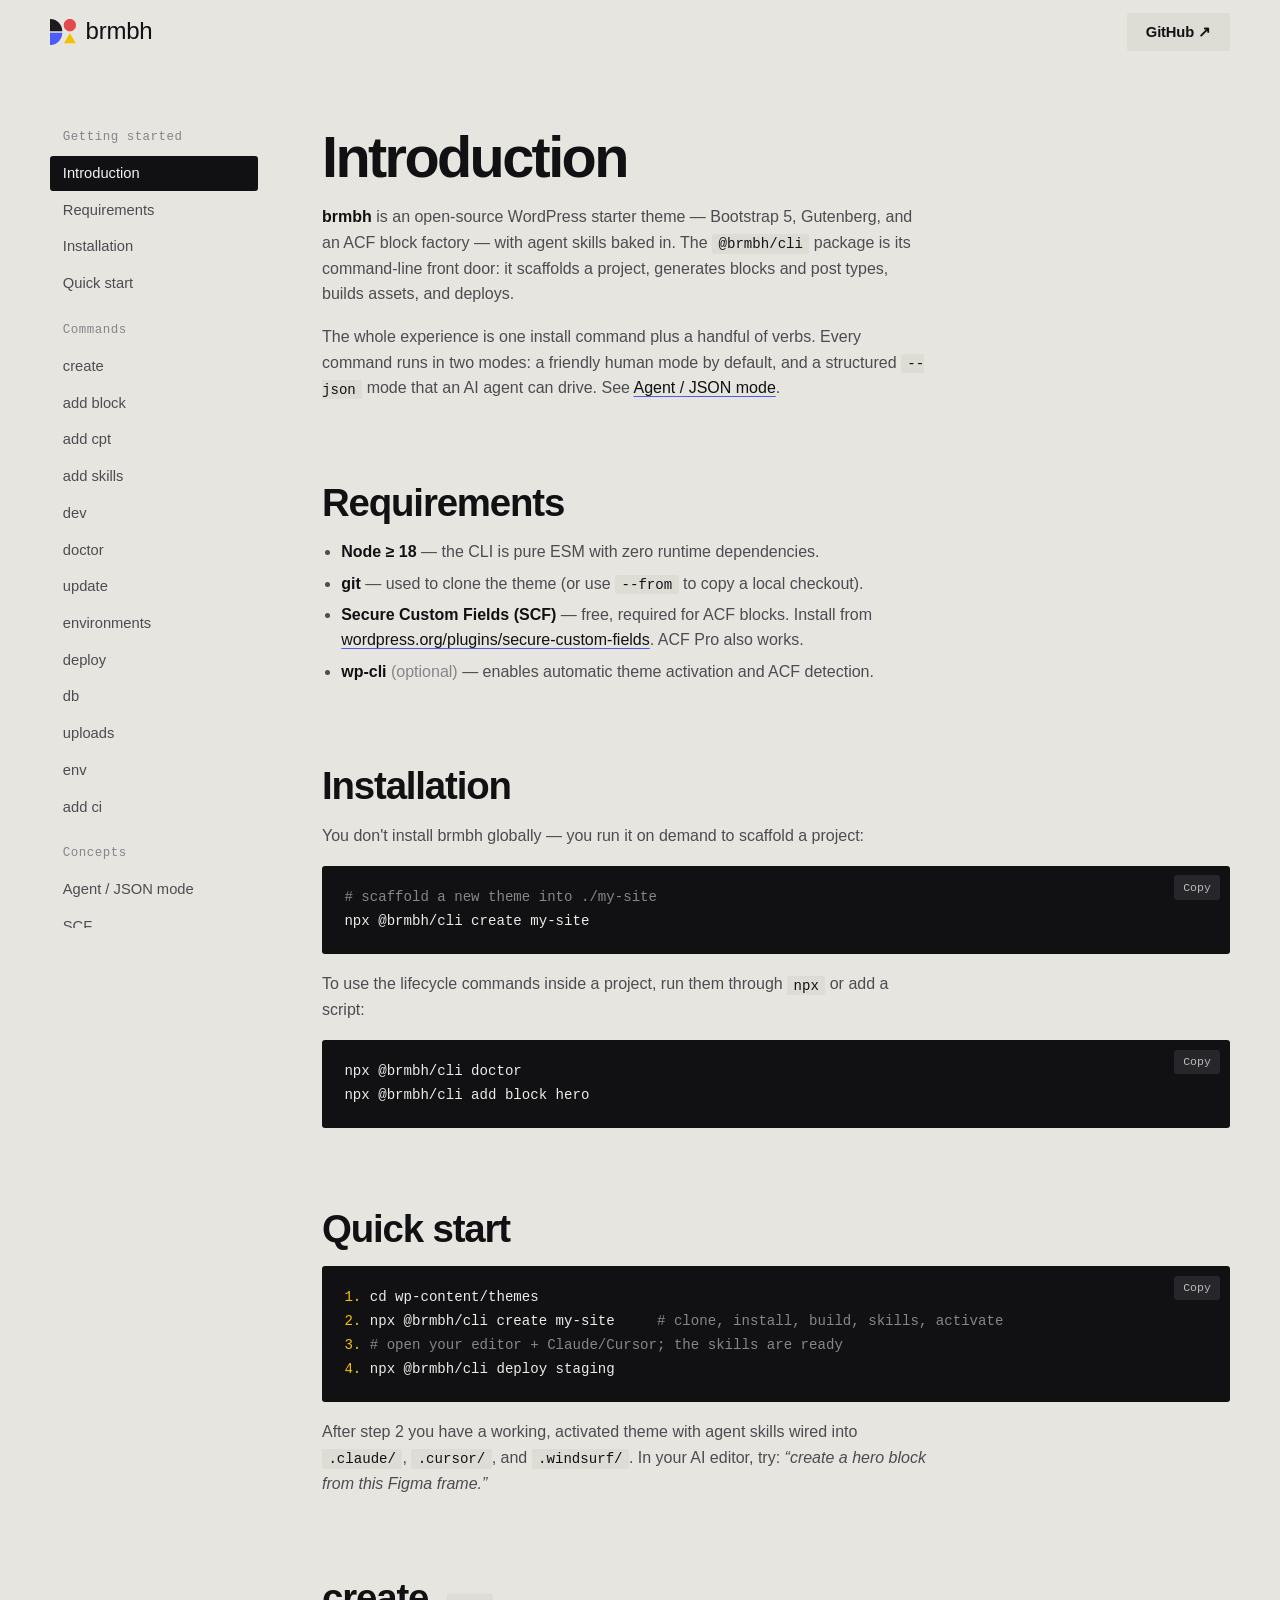
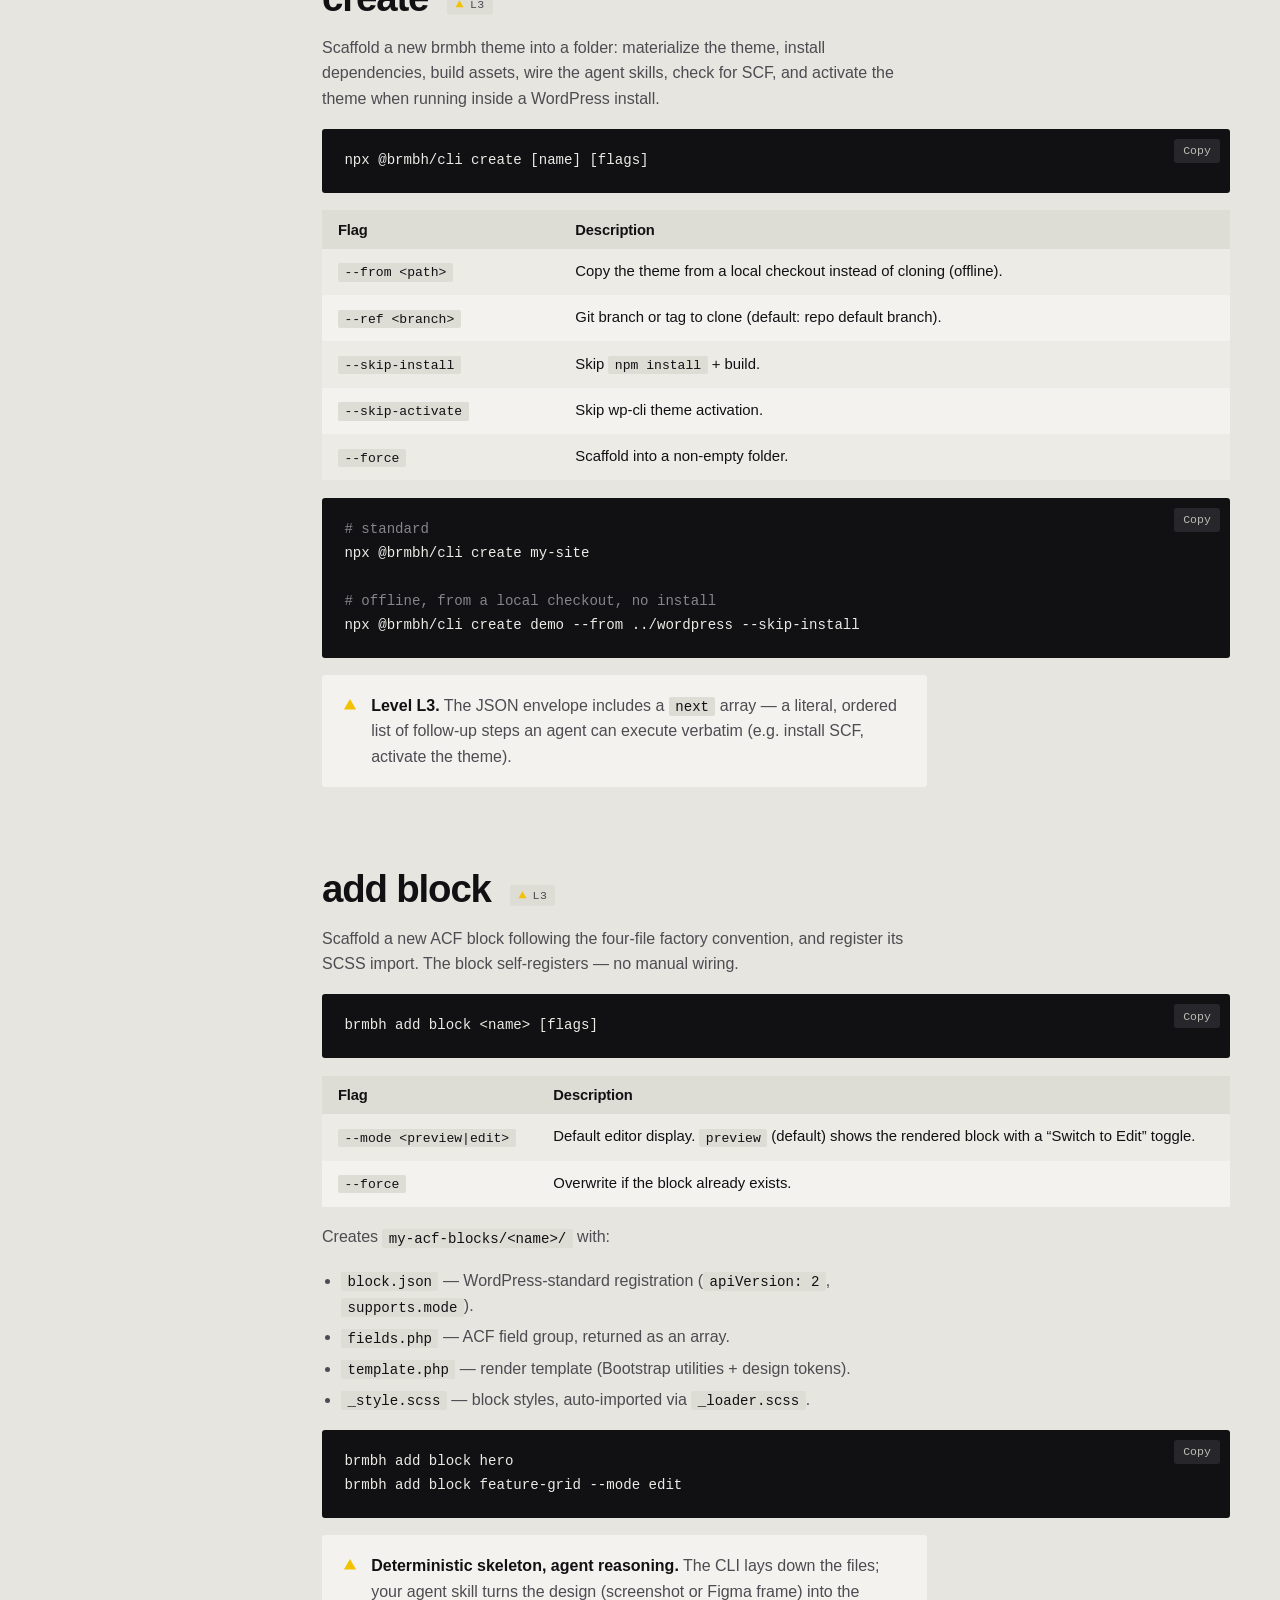
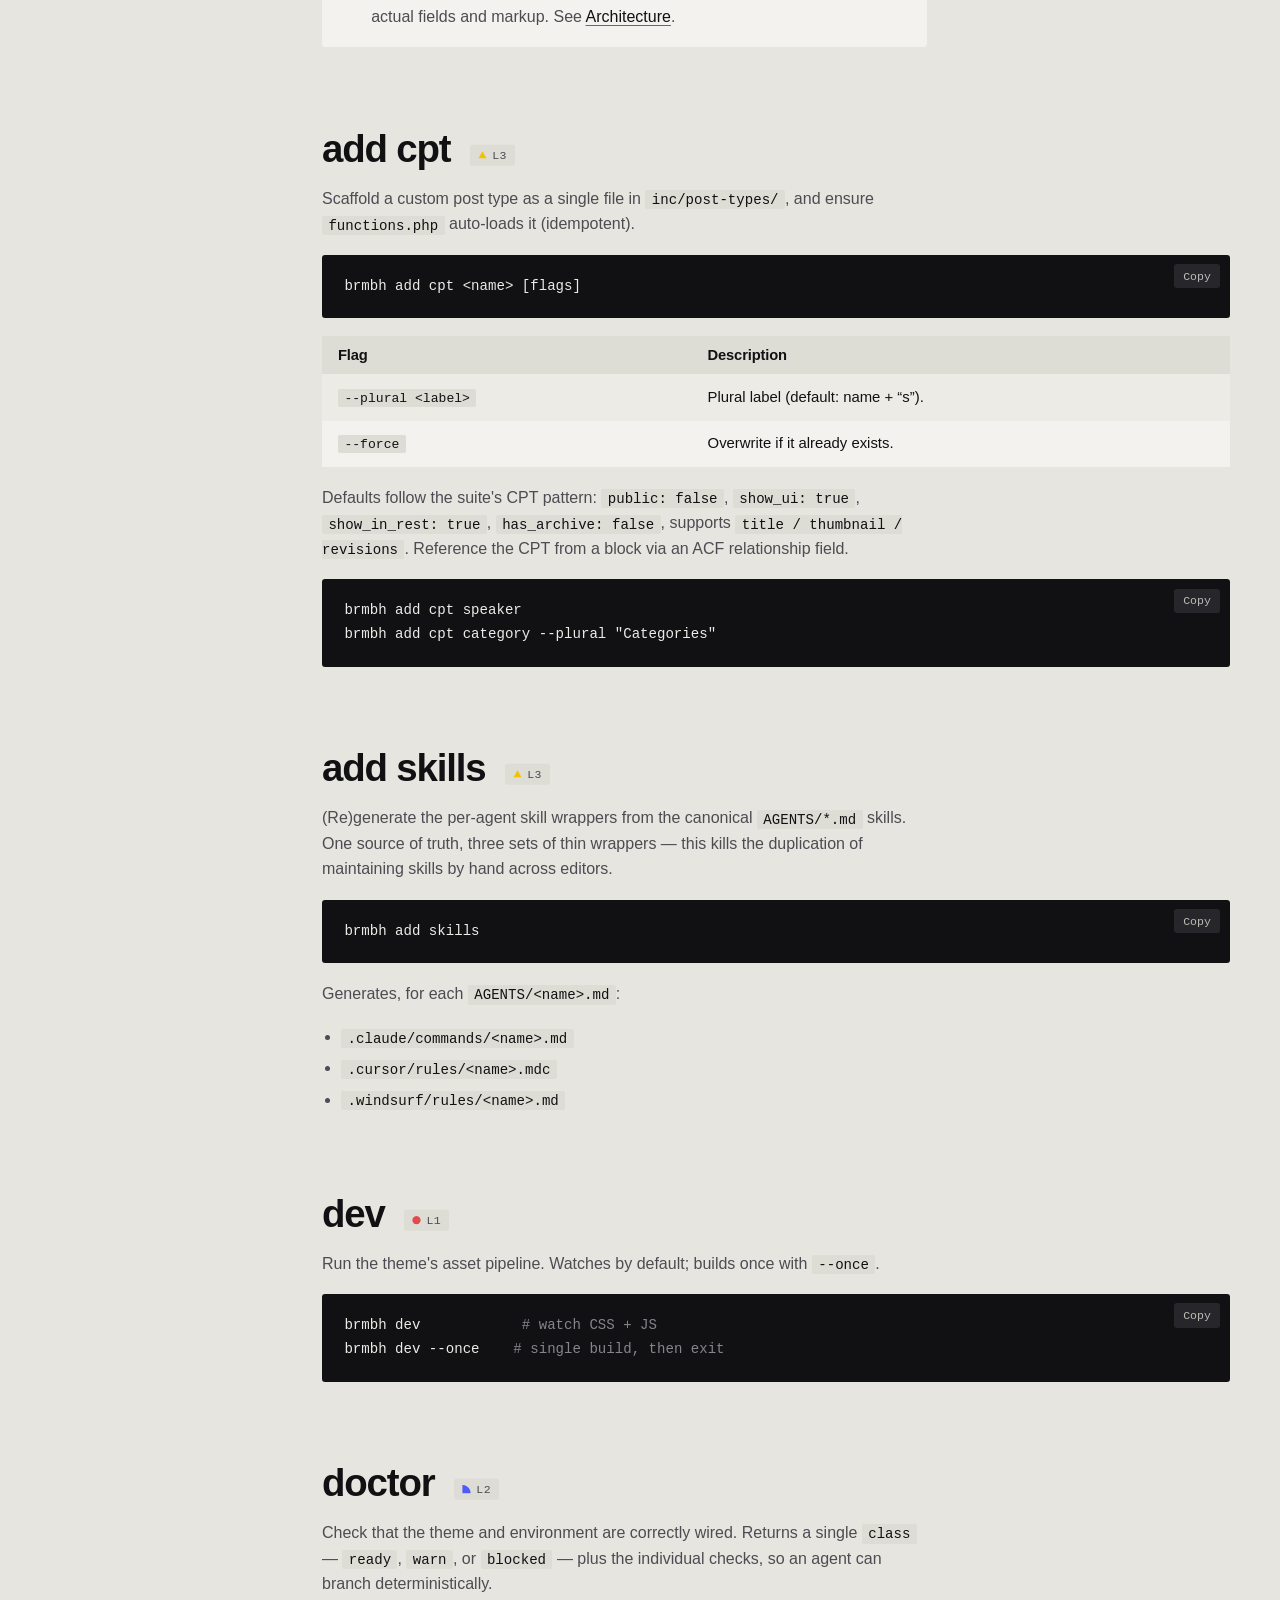
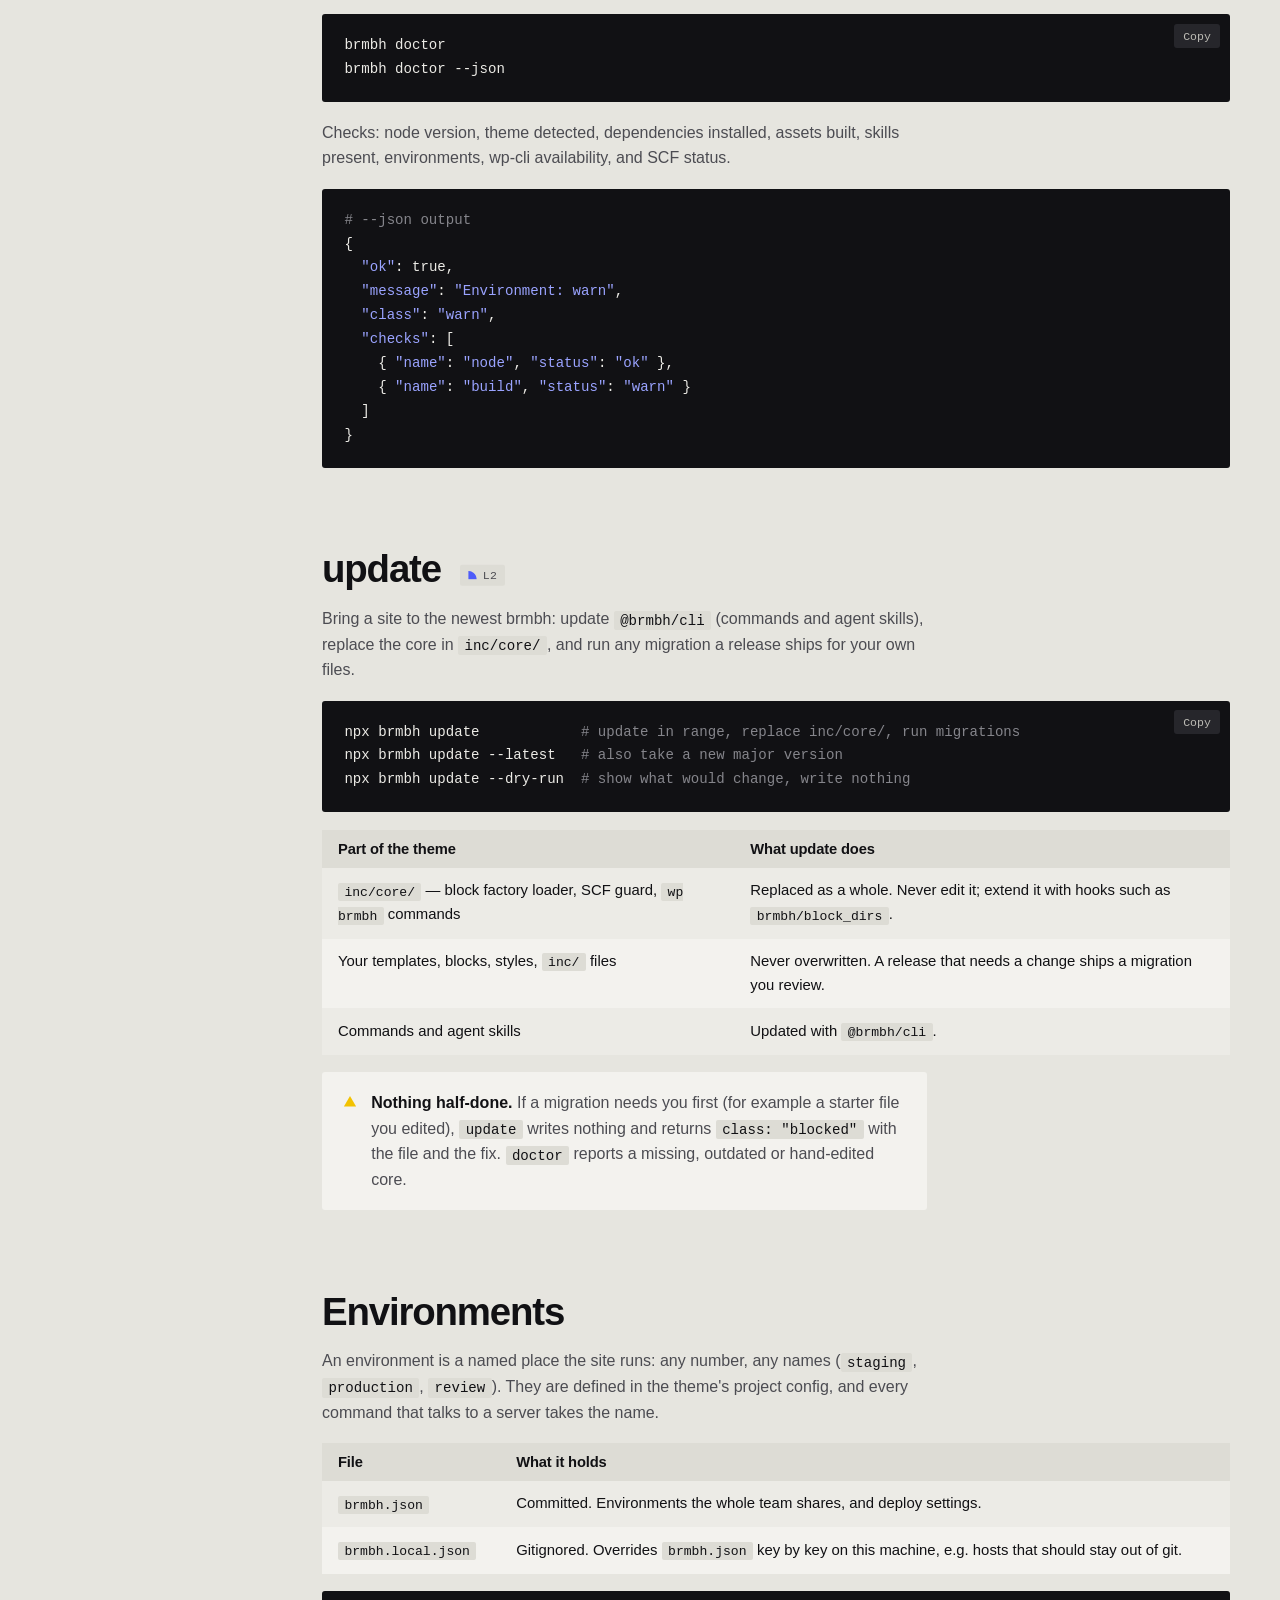
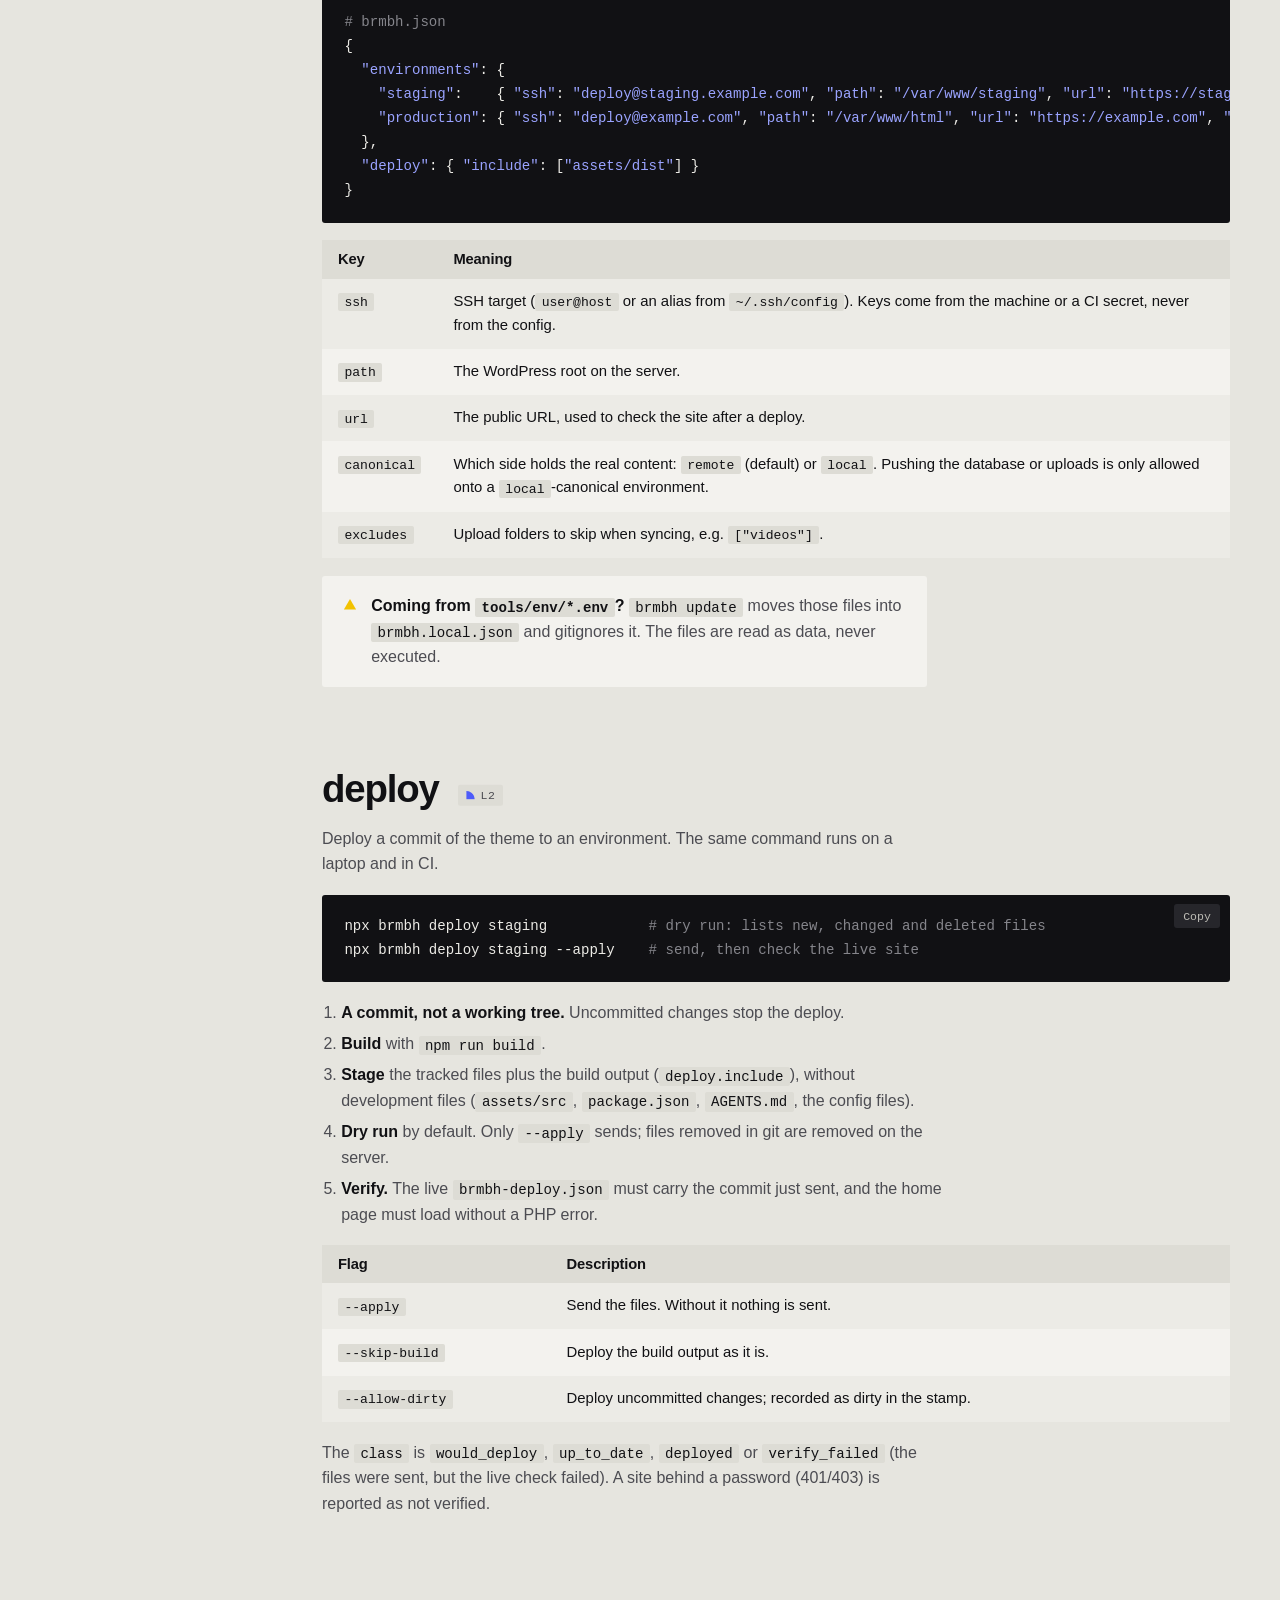
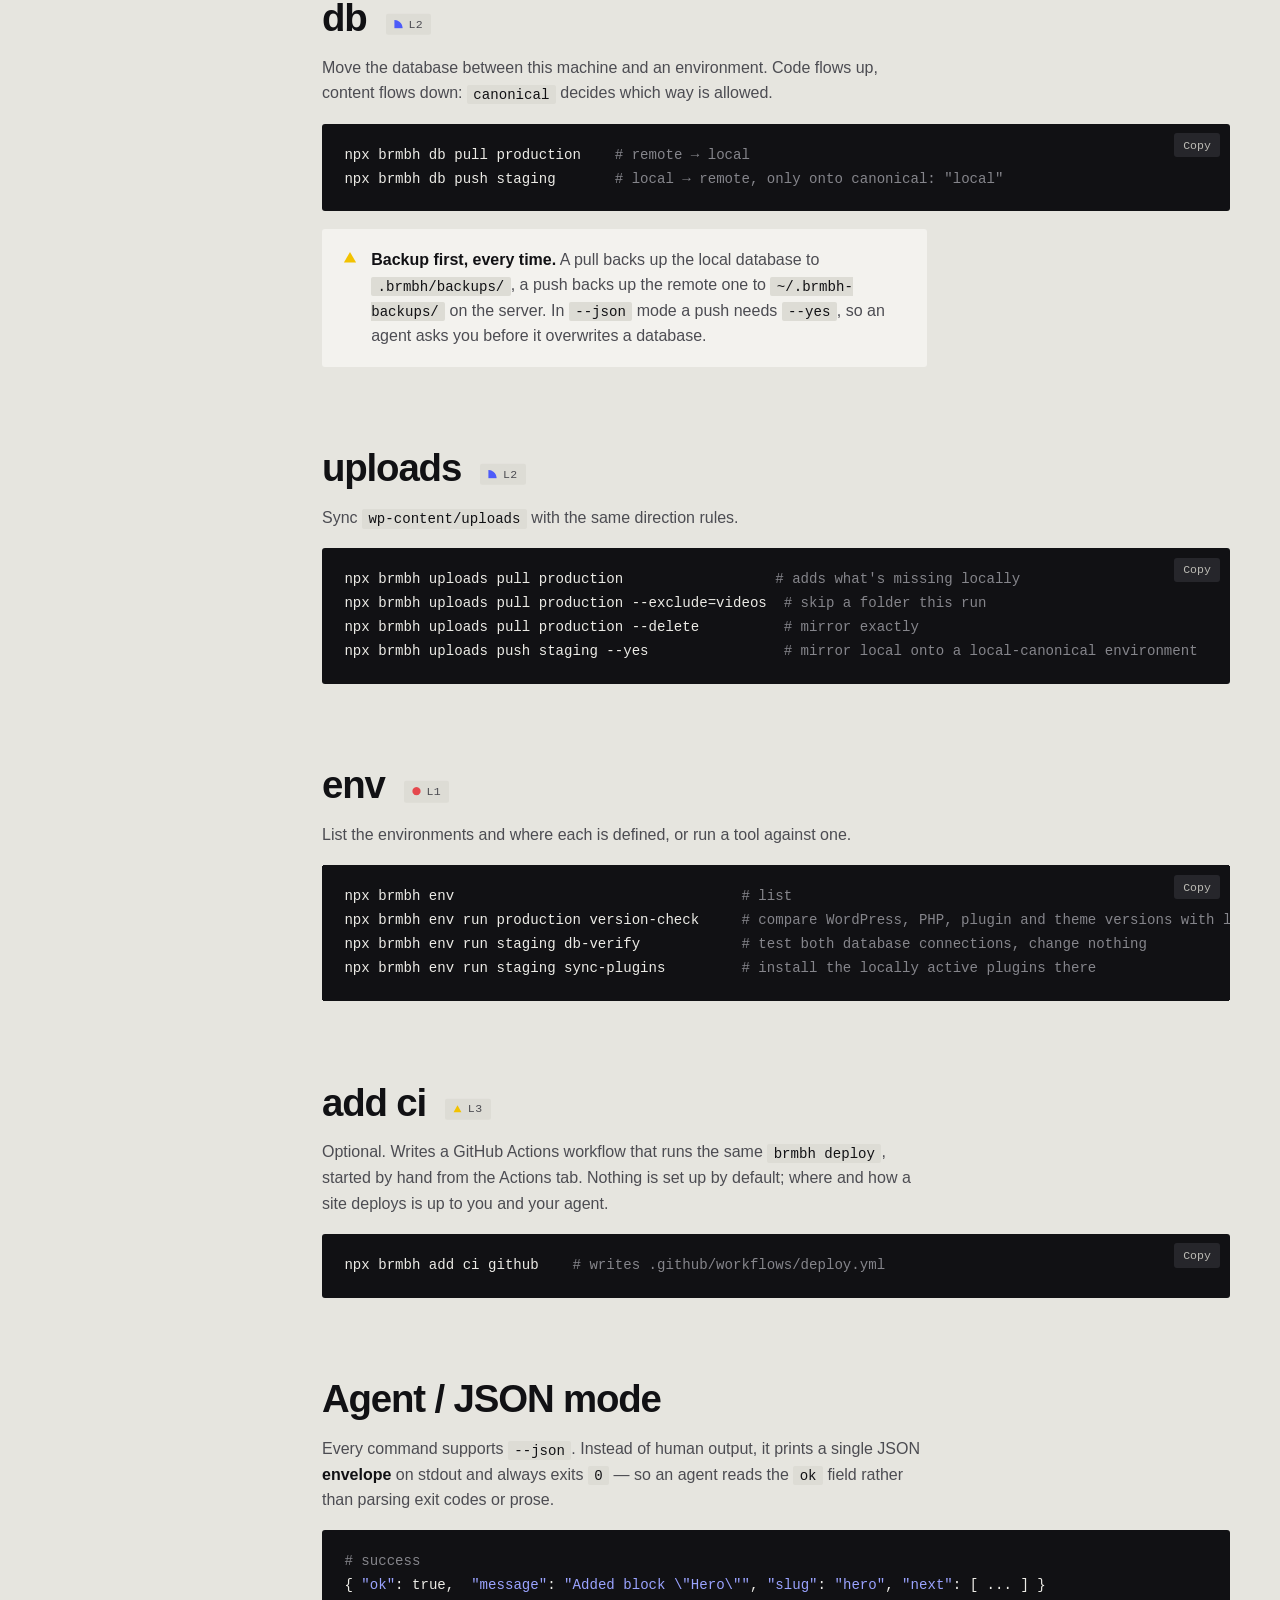
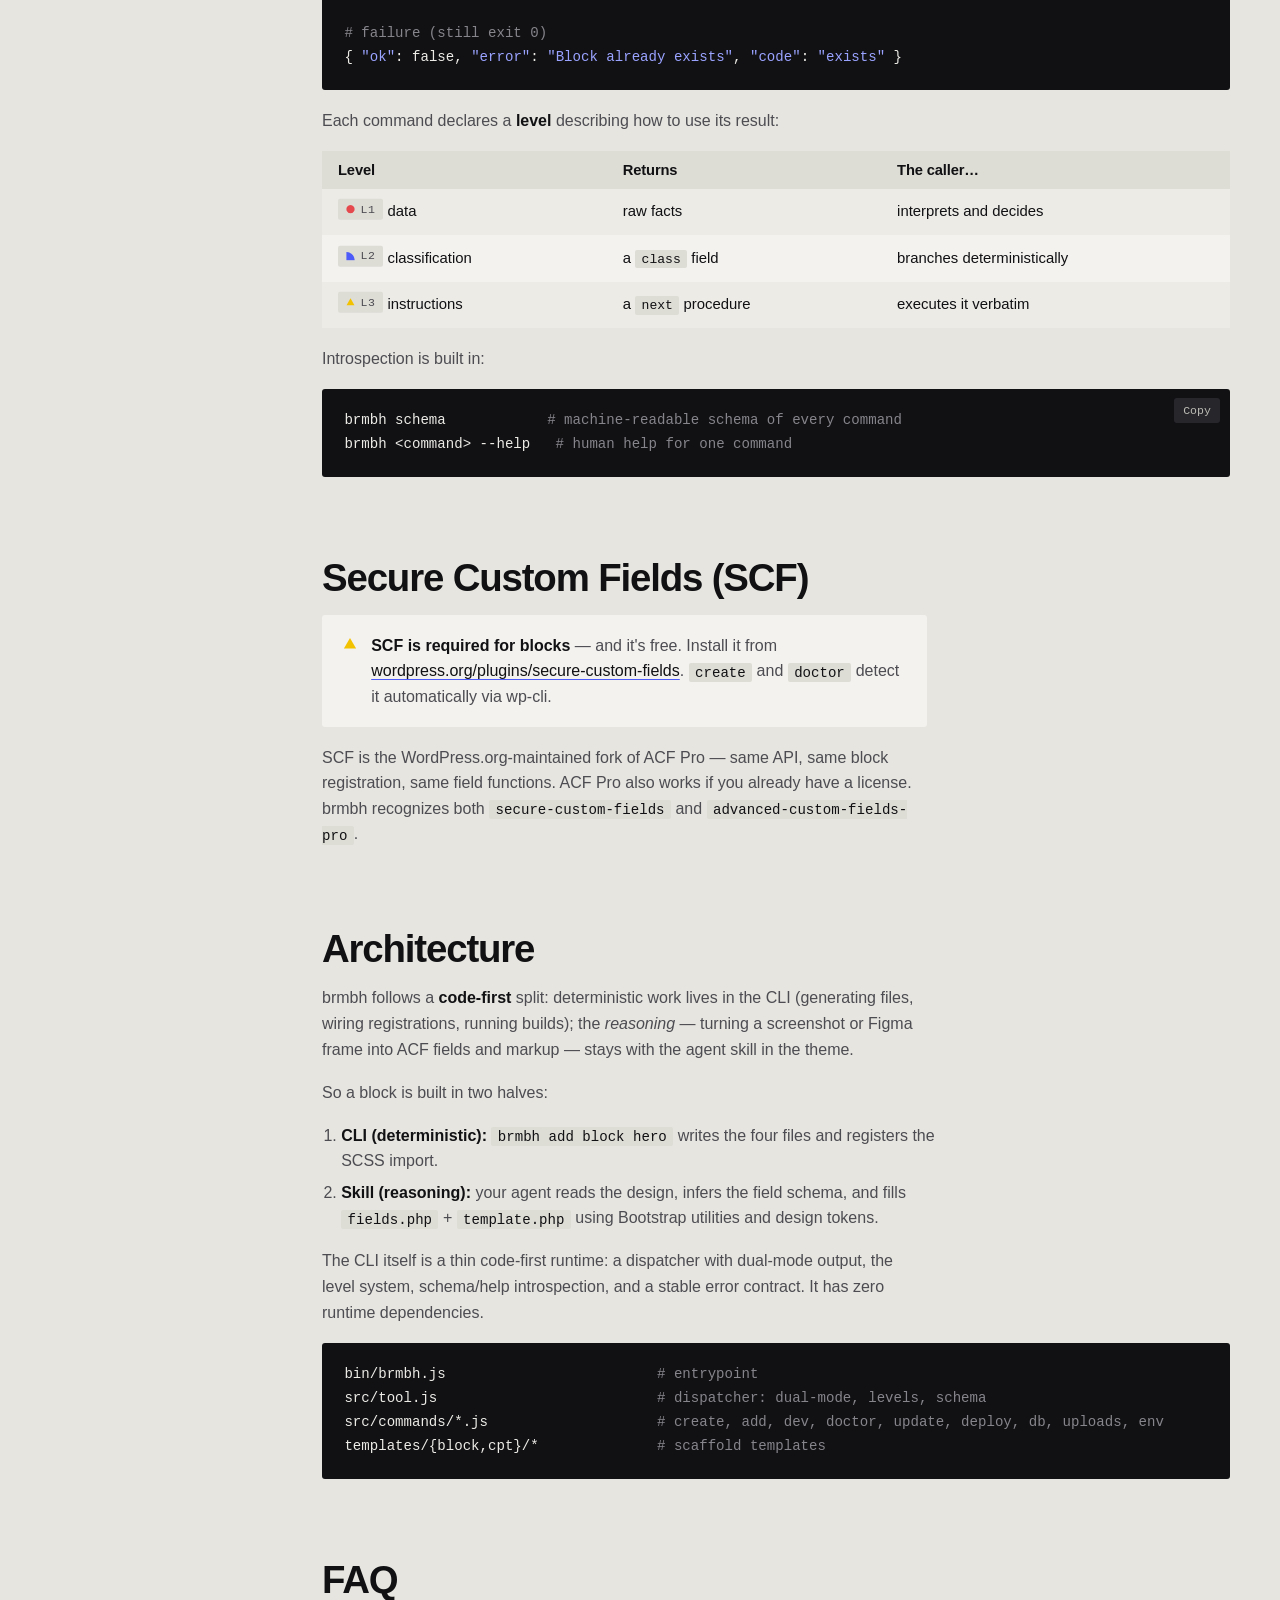
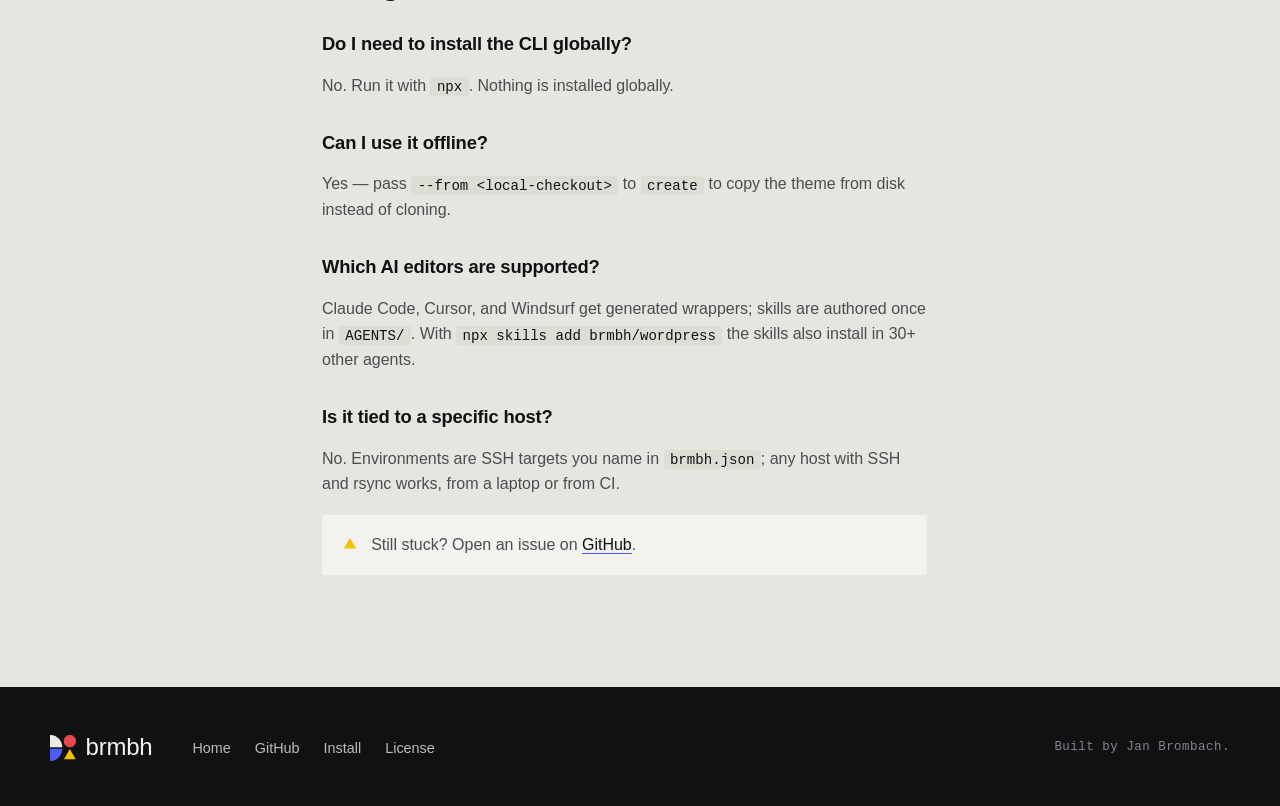
==== commit d1092ae0: "docs: environments, deploy, db, uploads, env and ci for cli 1.4; landing section on updates and depl" ====
--- a/docs.html
+++ b/docs.html
@@ -45,8 +45,12 @@
         <a href="#dev">dev</a>
         <a href="#doctor">doctor</a>
         <a href="#update">update</a>
+        <a href="#environments">environments</a>
         <a href="#deploy">deploy</a>
         <a href="#db">db</a>
+        <a href="#uploads">uploads</a>
+        <a href="#env">env</a>
+        <a href="#ci">add ci</a>
         <p class="mono">Concepts</p>
         <a href="#agent-mode">Agent / JSON mode</a>
         <a href="#acf">SCF</a>
@@ -178,7 +182,7 @@
         <p>Check that the theme and environment are correctly wired. Returns a single <code>class</code> — <code>ready</code>, <code>warn</code>, or <code>blocked</code> — plus the individual checks, so an agent can branch deterministically.</p>
         <pre class="ink" data-copy="brmbh doctor">brmbh doctor
 brmbh doctor --json</pre>
-        <p>Checks: node version, theme detected, dependencies installed, assets built, skills present, env files, wp-cli availability, and SCF status.</p>
+        <p>Checks: node version, theme detected, dependencies installed, assets built, skills present, environments, wp-cli availability, and SCF status.</p>
         <pre class="ink"><span class="dim"># --json output</span>
 {
   <span class="b">"ok"</span>: true,
@@ -207,21 +211,83 @@
           <strong>Nothing half-done.</strong> If a migration needs you first (for example a starter file you edited), <code>update</code> writes nothing and returns <code>class: "blocked"</code> with the file and the fix. <code>doctor</code> reports a missing, outdated or hand-edited core.
         </div>
 
+        <h2 id="environments">Environments</h2>
+        <p>An environment is a named place the site runs: any number, any names (<code>staging</code>, <code>production</code>, <code>review</code>). They are defined in the theme's project config, and every command that talks to a server takes the name.</p>
+        <table>
+          <thead><tr><th>File</th><th>What it holds</th></tr></thead>
+          <tbody>
+            <tr><td><code>brmbh.json</code></td><td>Committed. Environments the whole team shares, and deploy settings.</td></tr>
+            <tr><td><code>brmbh.local.json</code></td><td>Gitignored. Overrides <code>brmbh.json</code> key by key on this machine, e.g. hosts that should stay out of git.</td></tr>
+          </tbody>
+        </table>
+        <pre class="ink"><span class="dim"># brmbh.json</span>
+{
+  <span class="b">"environments"</span>: {
+    <span class="b">"staging"</span>:    { <span class="b">"ssh"</span>: <span class="b">"deploy@staging.example.com"</span>, <span class="b">"path"</span>: <span class="b">"/var/www/staging"</span>, <span class="b">"url"</span>: <span class="b">"https://staging.example.com"</span>, <span class="b">"canonical"</span>: <span class="b">"local"</span> },
+    <span class="b">"production"</span>: { <span class="b">"ssh"</span>: <span class="b">"deploy@example.com"</span>, <span class="b">"path"</span>: <span class="b">"/var/www/html"</span>, <span class="b">"url"</span>: <span class="b">"https://example.com"</span>, <span class="b">"canonical"</span>: <span class="b">"remote"</span> }
+  },
+  <span class="b">"deploy"</span>: { <span class="b">"include"</span>: [<span class="b">"assets/dist"</span>] }
+}</pre>
+        <table>
+          <thead><tr><th>Key</th><th>Meaning</th></tr></thead>
+          <tbody>
+            <tr><td><code>ssh</code></td><td>SSH target (<code>user@host</code> or an alias from <code>~/.ssh/config</code>). Keys come from the machine or a CI secret, never from the config.</td></tr>
+            <tr><td><code>path</code></td><td>The WordPress root on the server.</td></tr>
+            <tr><td><code>url</code></td><td>The public URL, used to check the site after a deploy.</td></tr>
+            <tr><td><code>canonical</code></td><td>Which side holds the real content: <code>remote</code> (default) or <code>local</code>. Pushing the database or uploads is only allowed onto a <code>local</code>-canonical environment.</td></tr>
+            <tr><td><code>excludes</code></td><td>Upload folders to skip when syncing, e.g. <code>["videos"]</code>.</td></tr>
+          </tbody>
+        </table>
+        <div class="note">
+          <strong>Coming from <code>tools/env/*.env</code>?</strong> <code>brmbh update</code> moves those files into <code>brmbh.local.json</code> and gitignores it. The files are read as data, never executed.
+        </div>
+
         <h2 id="deploy">deploy <span class="lvl" data-lvl="2">L2</span></h2>
-        <p>Deploy the theme to an environment. Wraps the theme's <code>tools/deploy.sh</code>; if the deploy suite isn't present, the command explains rather than failing silently.</p>
-        <pre class="ink" data-copy="brmbh deploy <env>">brmbh deploy &lt;staging|prod&gt; [--dry-run]</pre>
-        <table>
-          <thead><tr><th>Argument / flag</th><th>Description</th></tr></thead>
-          <tbody>
-            <tr><td><code>&lt;env&gt;</code></td><td>Target environment: <code>staging</code> or <code>prod</code>.</td></tr>
-            <tr><td><code>--dry-run</code></td><td>Pass through as a dry run if the script supports it.</td></tr>
-          </tbody>
-        </table>
+        <p>Deploy a commit of the theme to an environment. The same command runs on a laptop and in CI.</p>
+        <pre class="ink" data-copy="npx brmbh deploy staging">npx brmbh deploy staging            <span class="dim"># dry run: lists new, changed and deleted files</span>
+npx brmbh deploy staging --apply    <span class="dim"># send, then check the live site</span></pre>
+        <ol>
+          <li><strong>A commit, not a working tree.</strong> Uncommitted changes stop the deploy.</li>
+          <li><strong>Build</strong> with <code>npm run build</code>.</li>
+          <li><strong>Stage</strong> the tracked files plus the build output (<code>deploy.include</code>), without development files (<code>assets/src</code>, <code>package.json</code>, <code>AGENTS.md</code>, the config files).</li>
+          <li><strong>Dry run</strong> by default. Only <code>--apply</code> sends; files removed in git are removed on the server.</li>
+          <li><strong>Verify.</strong> The live <code>brmbh-deploy.json</code> must carry the commit just sent, and the home page must load without a PHP error.</li>
+        </ol>
+        <table>
+          <thead><tr><th>Flag</th><th>Description</th></tr></thead>
+          <tbody>
+            <tr><td><code>--apply</code></td><td>Send the files. Without it nothing is sent.</td></tr>
+            <tr><td><code>--skip-build</code></td><td>Deploy the build output as it is.</td></tr>
+            <tr><td><code>--allow-dirty</code></td><td>Deploy uncommitted changes; recorded as dirty in the stamp.</td></tr>
+          </tbody>
+        </table>
+        <p>The <code>class</code> is <code>would_deploy</code>, <code>up_to_date</code>, <code>deployed</code> or <code>verify_failed</code> (the files were sent, but the live check failed). A site behind a password (401/403) is reported as not verified.</p>
 
         <h2 id="db">db <span class="lvl" data-lvl="2">L2</span></h2>
-        <p>Migrate the database between environments. Wraps <code>tools/db-pull.sh</code> / <code>tools/db-push.sh</code>.</p>
-        <pre class="ink" data-copy="brmbh db pull staging">brmbh db pull &lt;staging|prod&gt;     <span class="dim"># remote → local</span>
-brmbh db push &lt;staging|prod&gt;     <span class="dim"># local → remote (guarded)</span></pre>
+        <p>Move the database between this machine and an environment. Code flows up, content flows down: <code>canonical</code> decides which way is allowed.</p>
+        <pre class="ink" data-copy="npx brmbh db pull production">npx brmbh db pull production    <span class="dim"># remote → local</span>
+npx brmbh db push staging       <span class="dim"># local → remote, only onto canonical: "local"</span></pre>
+        <div class="note">
+          <strong>Backup first, every time.</strong> A pull backs up the local database to <code>.brmbh/backups/</code>, a push backs up the remote one to <code>~/.brmbh-backups/</code> on the server. In <code>--json</code> mode a push needs <code>--yes</code>, so an agent asks you before it overwrites a database.
+        </div>
+
+        <h2 id="uploads">uploads <span class="lvl" data-lvl="2">L2</span></h2>
+        <p>Sync <code>wp-content/uploads</code> with the same direction rules.</p>
+        <pre class="ink" data-copy="npx brmbh uploads pull production">npx brmbh uploads pull production                  <span class="dim"># adds what's missing locally</span>
+npx brmbh uploads pull production --exclude=videos  <span class="dim"># skip a folder this run</span>
+npx brmbh uploads pull production --delete          <span class="dim"># mirror exactly</span>
+npx brmbh uploads push staging --yes                <span class="dim"># mirror local onto a local-canonical environment</span></pre>
+
+        <h2 id="env">env <span class="lvl" data-lvl="1">L1</span></h2>
+        <p>List the environments and where each is defined, or run a tool against one.</p>
+        <pre class="ink" data-copy="npx brmbh env">npx brmbh env                                  <span class="dim"># list</span>
+npx brmbh env run production version-check     <span class="dim"># compare WordPress, PHP, plugin and theme versions with local</span>
+npx brmbh env run staging db-verify            <span class="dim"># test both database connections, change nothing</span>
+npx brmbh env run staging sync-plugins         <span class="dim"># install the locally active plugins there</span></pre>
+
+        <h2 id="ci">add ci <span class="lvl" data-lvl="3">L3</span></h2>
+        <p>Optional. Writes a GitHub Actions workflow that runs the same <code>brmbh deploy</code>, started by hand from the Actions tab. Nothing is set up by default; where and how a site deploys is up to you and your agent.</p>
+        <pre class="ink" data-copy="npx brmbh add ci github">npx brmbh add ci github    <span class="dim"># writes .github/workflows/deploy.yml</span></pre>
 
         <!-- ============================ CONCEPTS =========================== -->
 
@@ -275,7 +341,7 @@
         <p>The CLI itself is a thin code-first runtime: a dispatcher with dual-mode output, the level system, schema/help introspection, and a stable error contract. It has zero runtime dependencies.</p>
         <pre class="ink">bin/brmbh.js                         <span class="dim"># entrypoint</span>
 src/tool.js                          <span class="dim"># dispatcher: dual-mode, levels, schema</span>
-src/commands/*.js                    <span class="dim"># create, add, dev, doctor, deploy, db</span>
+src/commands/*.js                    <span class="dim"># create, add, dev, doctor, update, deploy, db, uploads, env</span>
 templates/{block,cpt}/*              <span class="dim"># scaffold templates</span></pre>
 
         <h2 id="faq">FAQ</h2>
@@ -286,7 +352,7 @@
         <h3>Which AI editors are supported?</h3>
         <p>Claude Code, Cursor, and Windsurf get generated wrappers; skills are authored once in <code>AGENTS/</code>. With <code>npx skills add brmbh/wordpress</code> the skills also install in 30+ other agents.</p>
         <h3>Is it tied to a specific host?</h3>
-        <p>No. <code>deploy</code> and <code>db</code> wrap the theme's own scripts, which you configure per environment in <code>tools/env/</code>.</p>
+        <p>No. Environments are SSH targets you name in <code>brmbh.json</code>; any host with SSH and rsync works, from a laptop or from CI.</p>
 
         <div class="note">
           Still stuck? Open an issue on
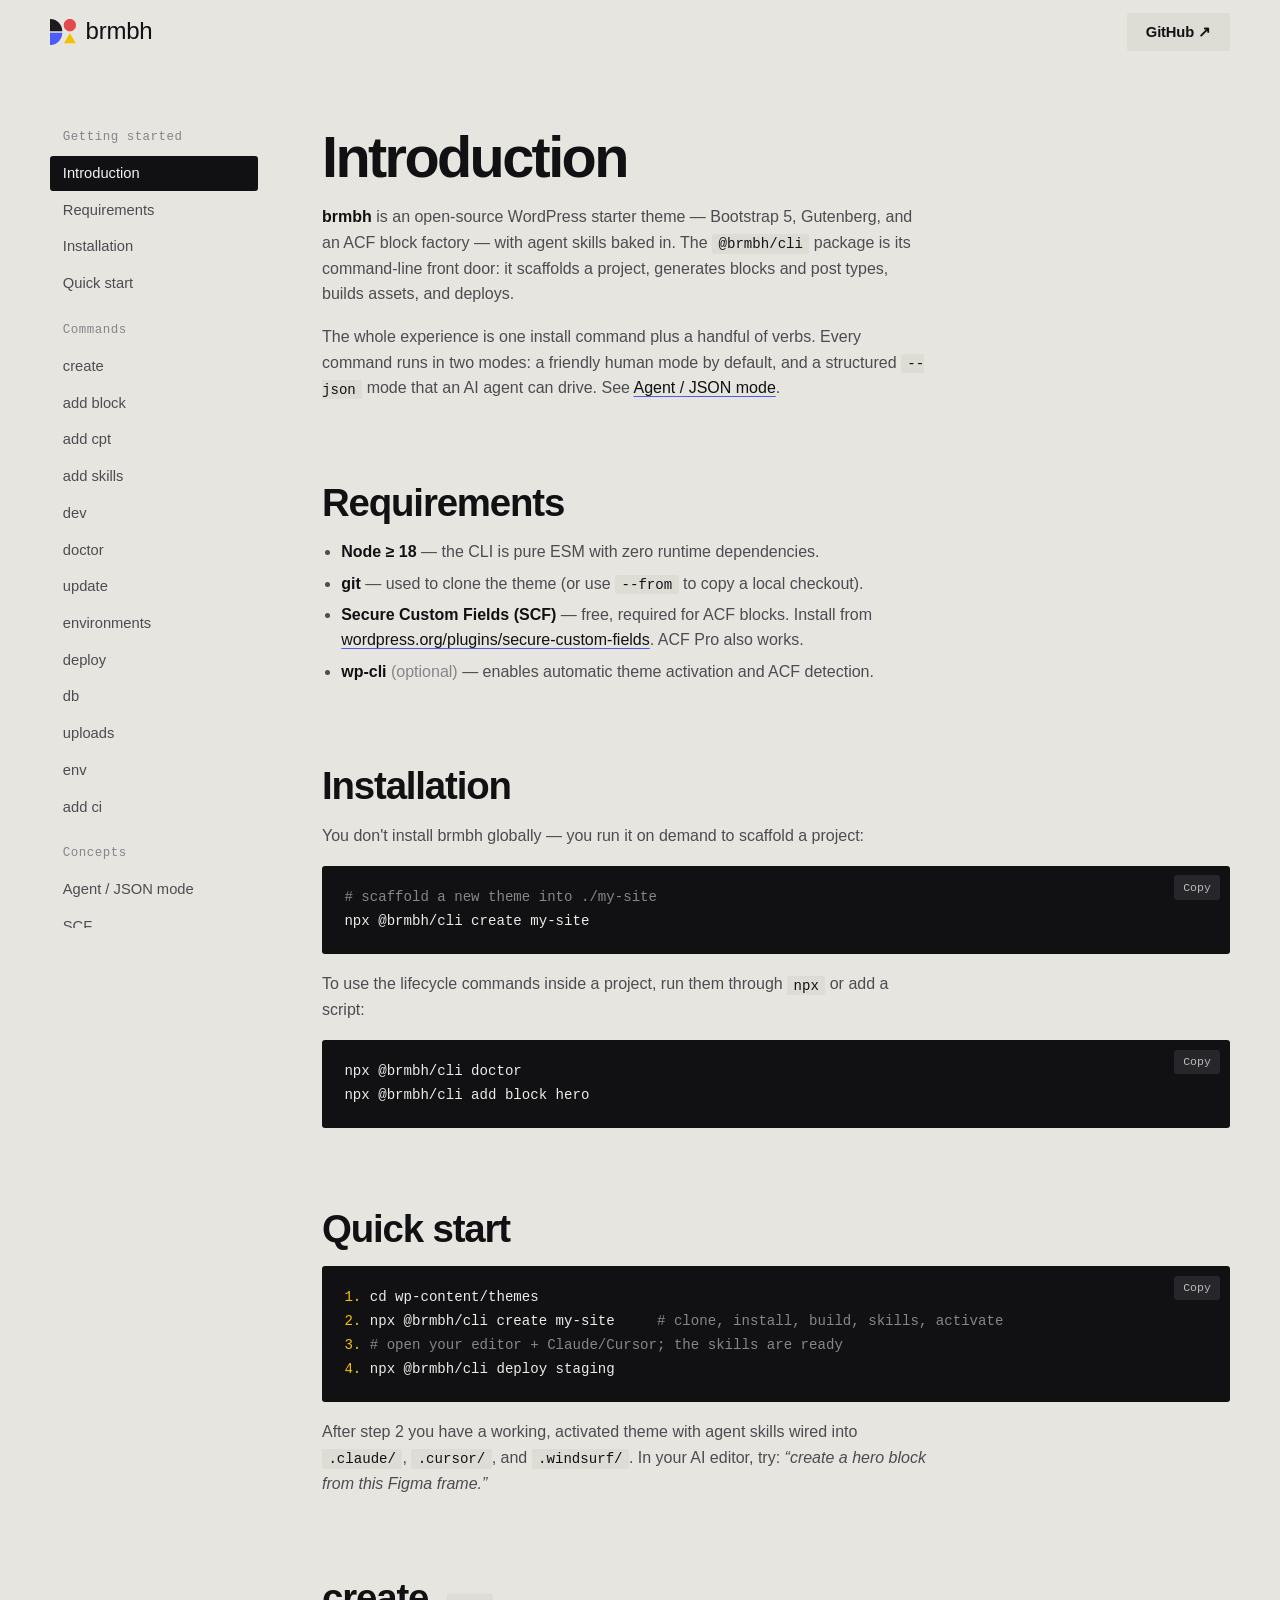
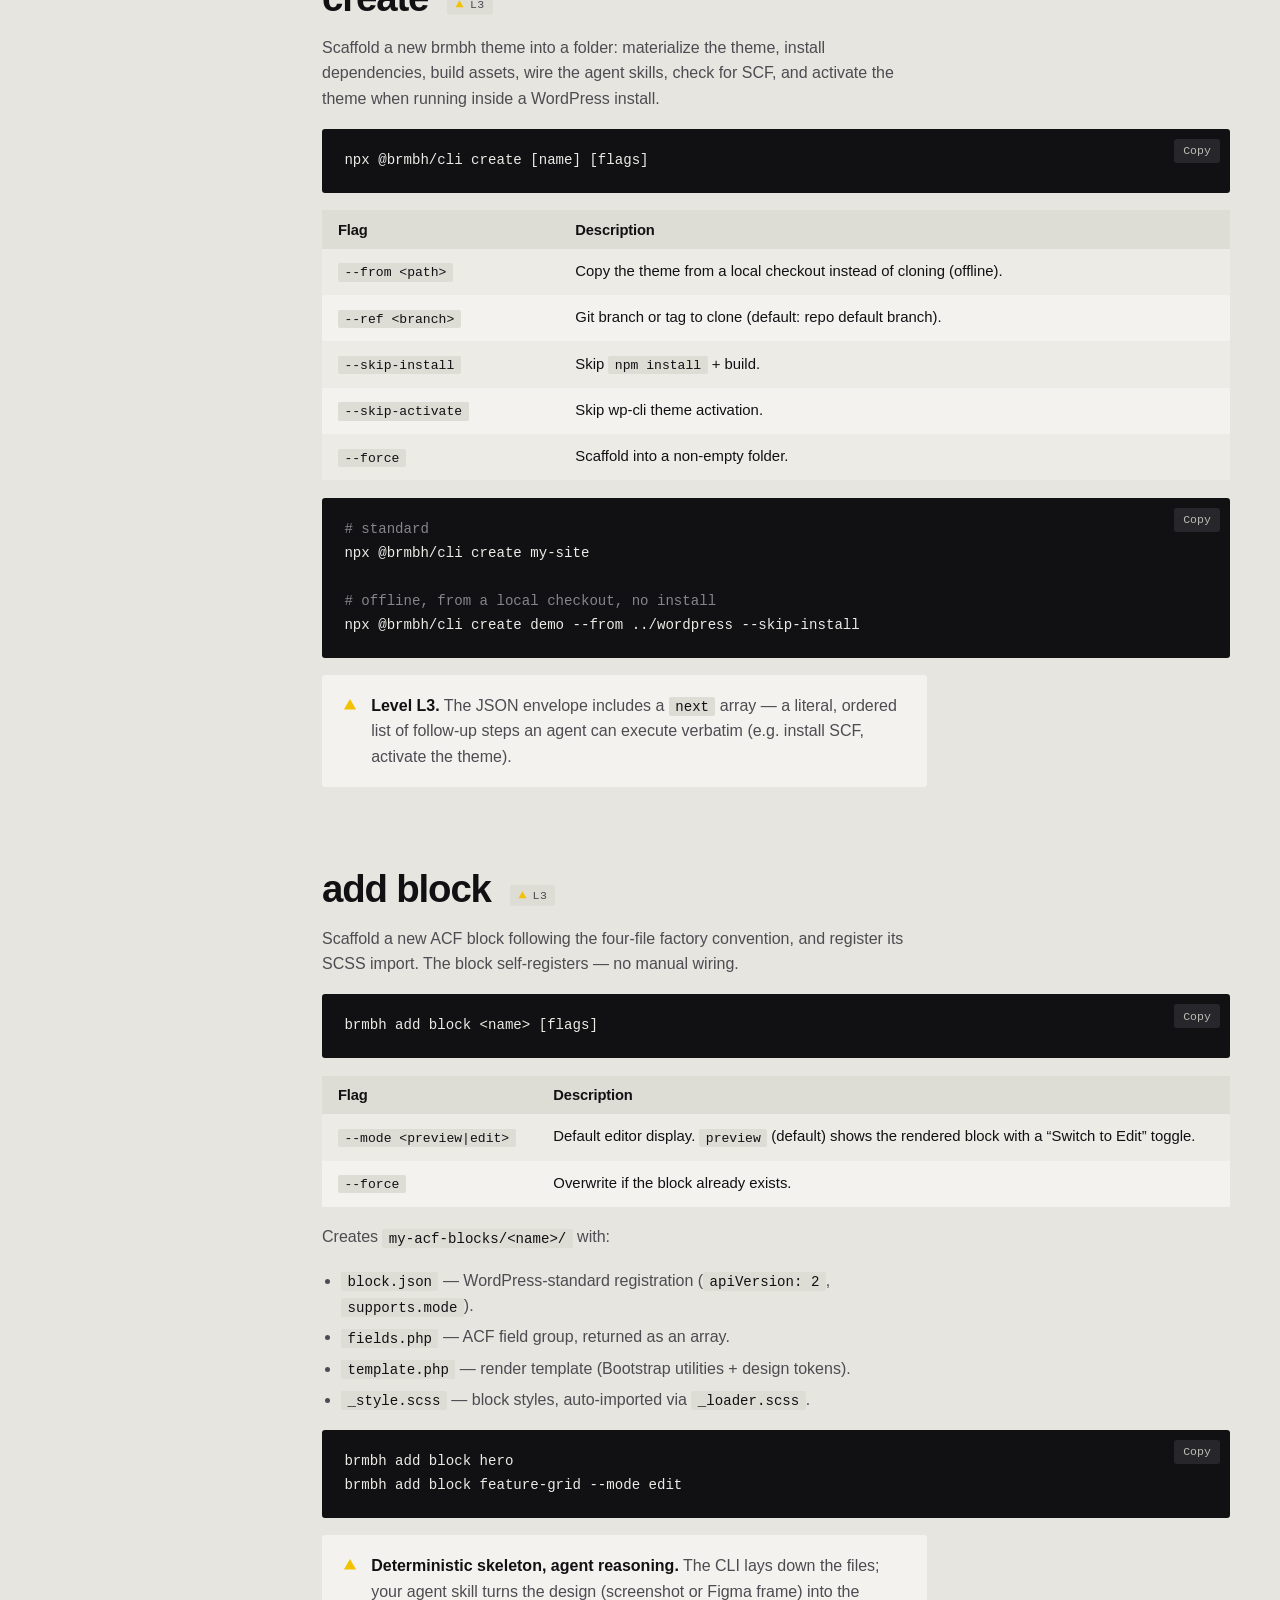
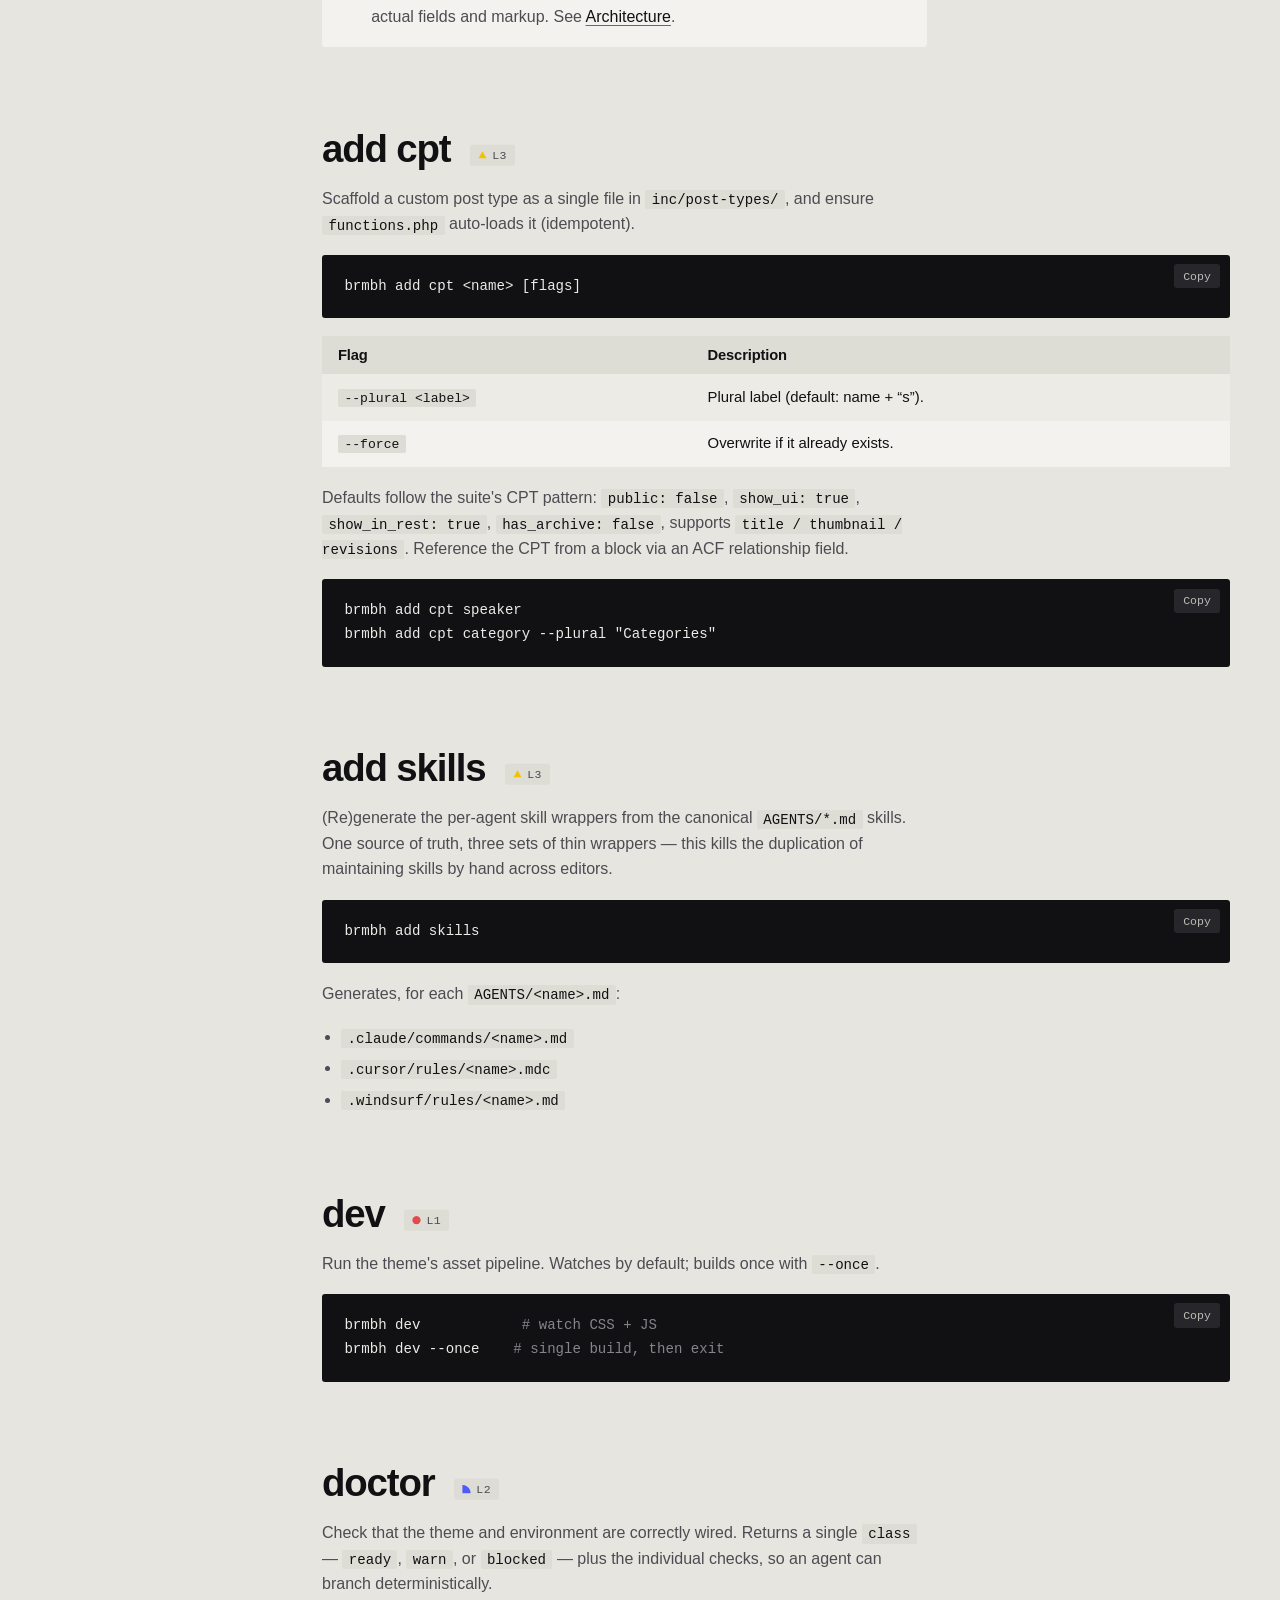
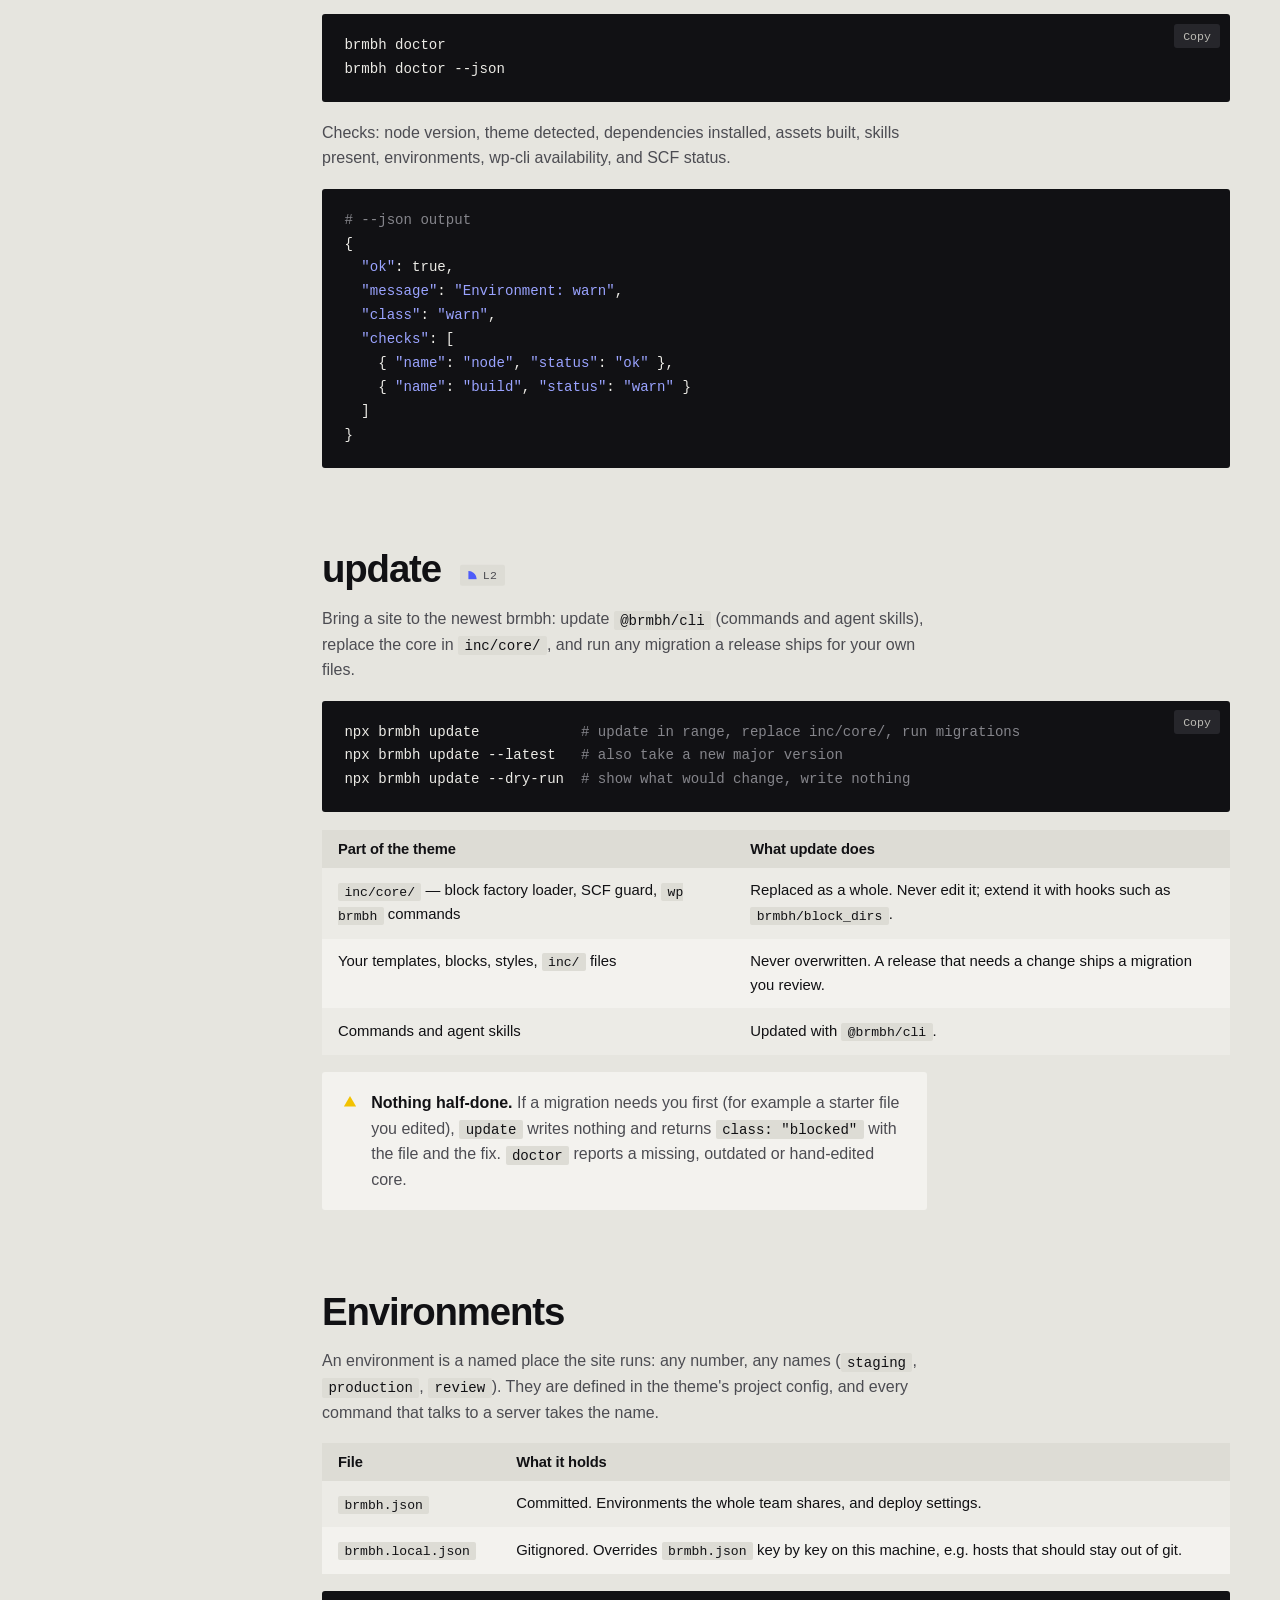
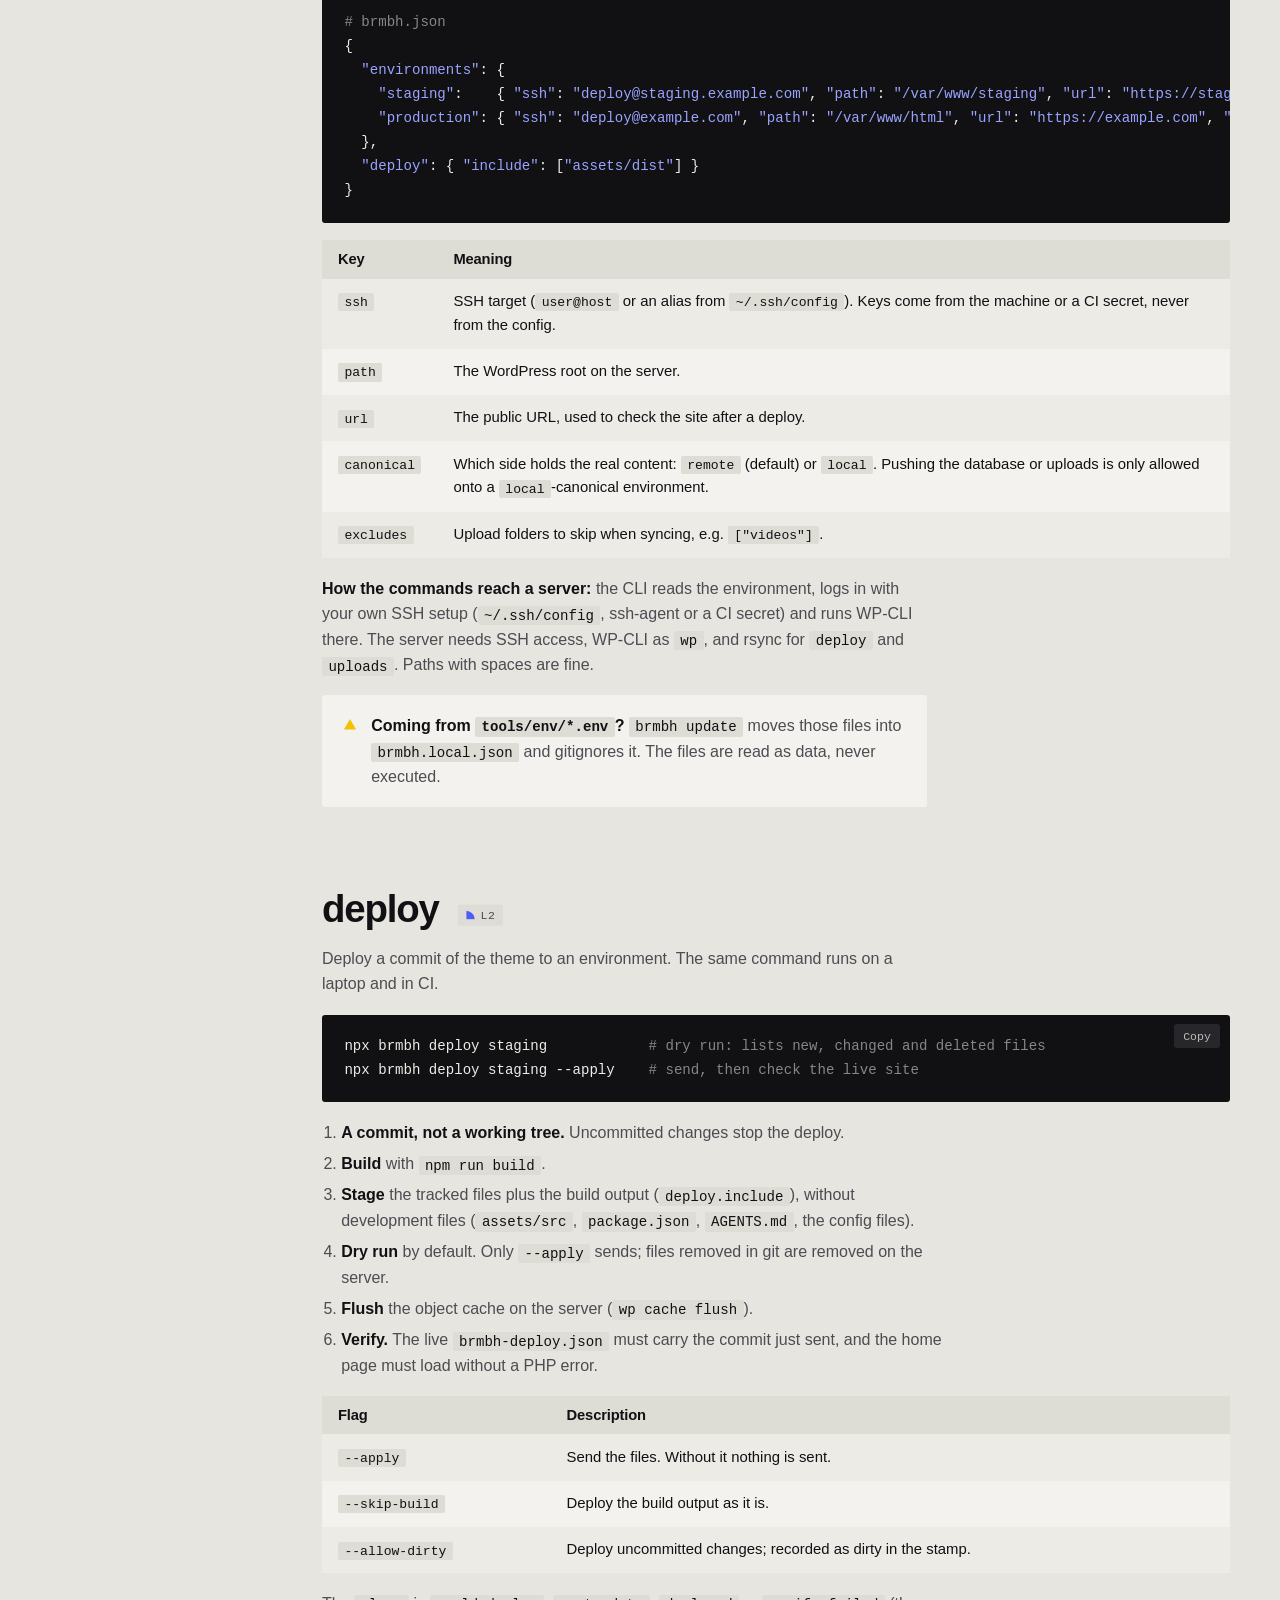
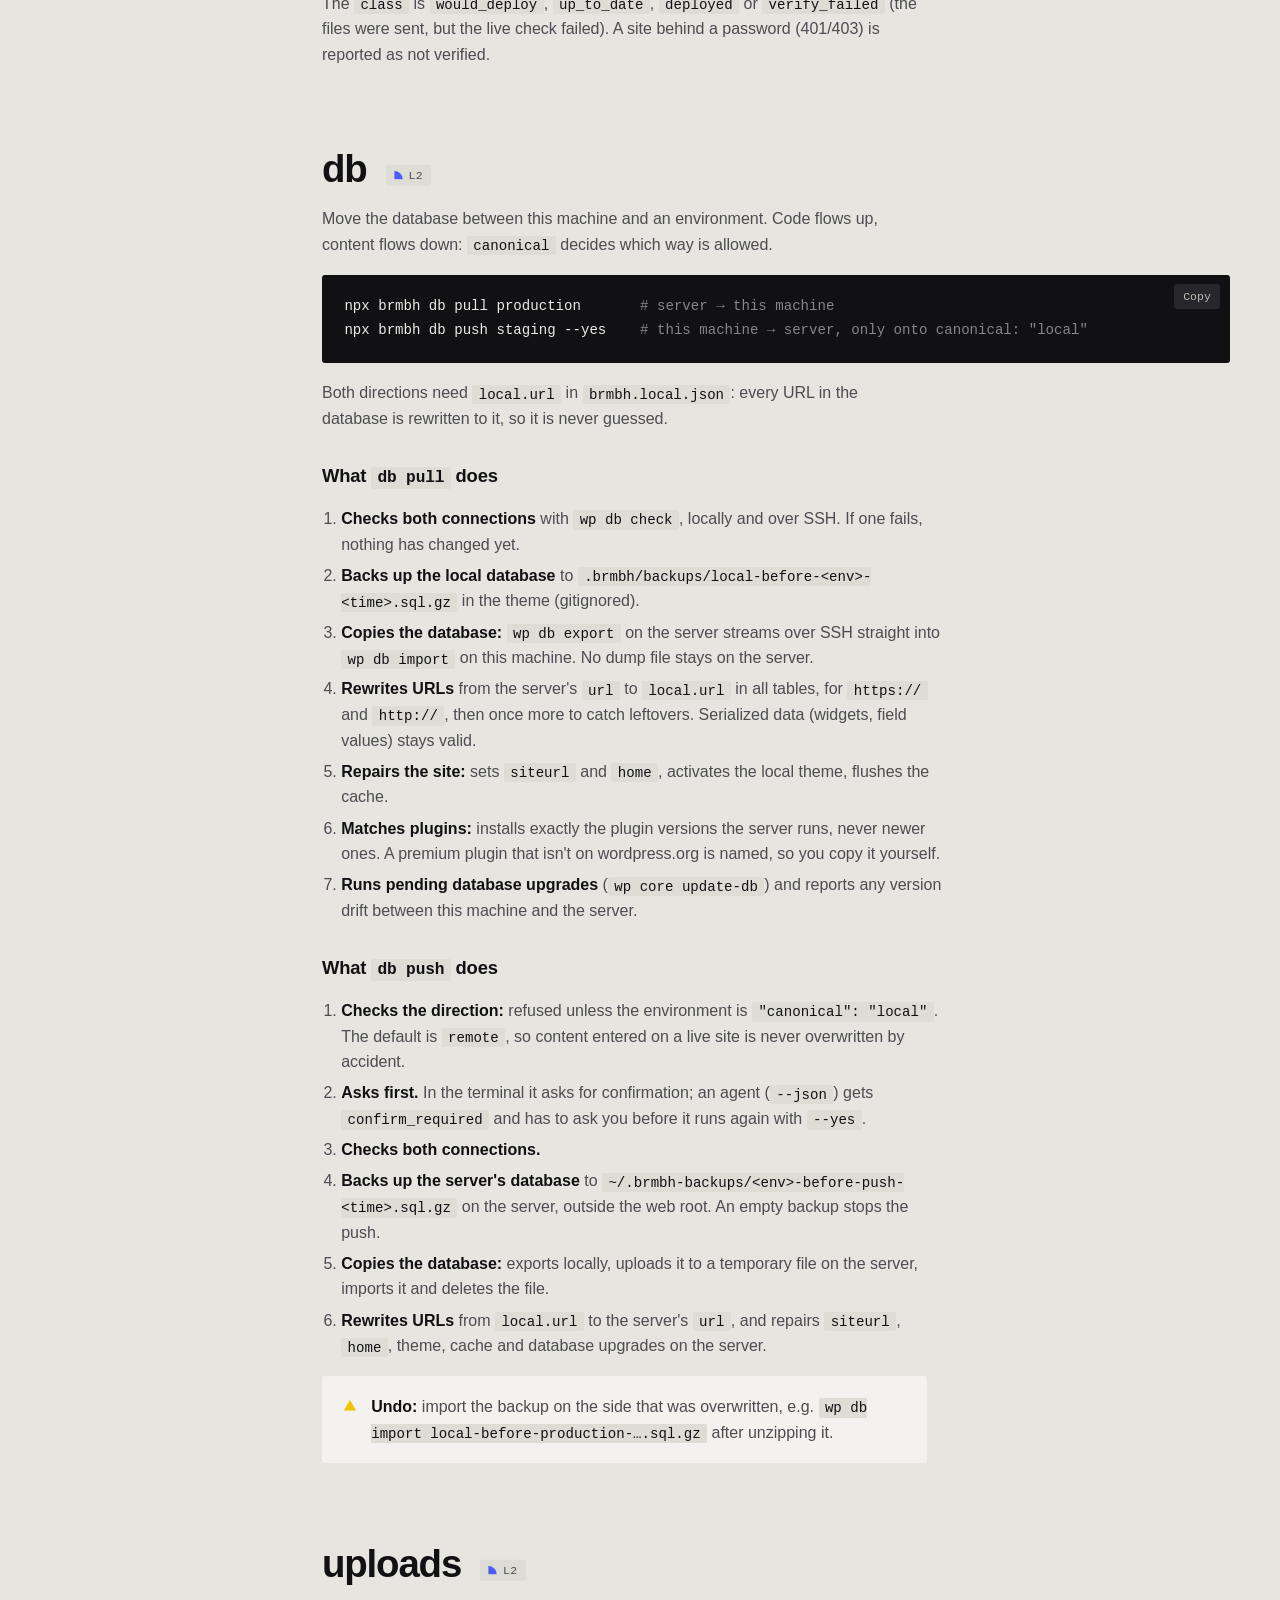
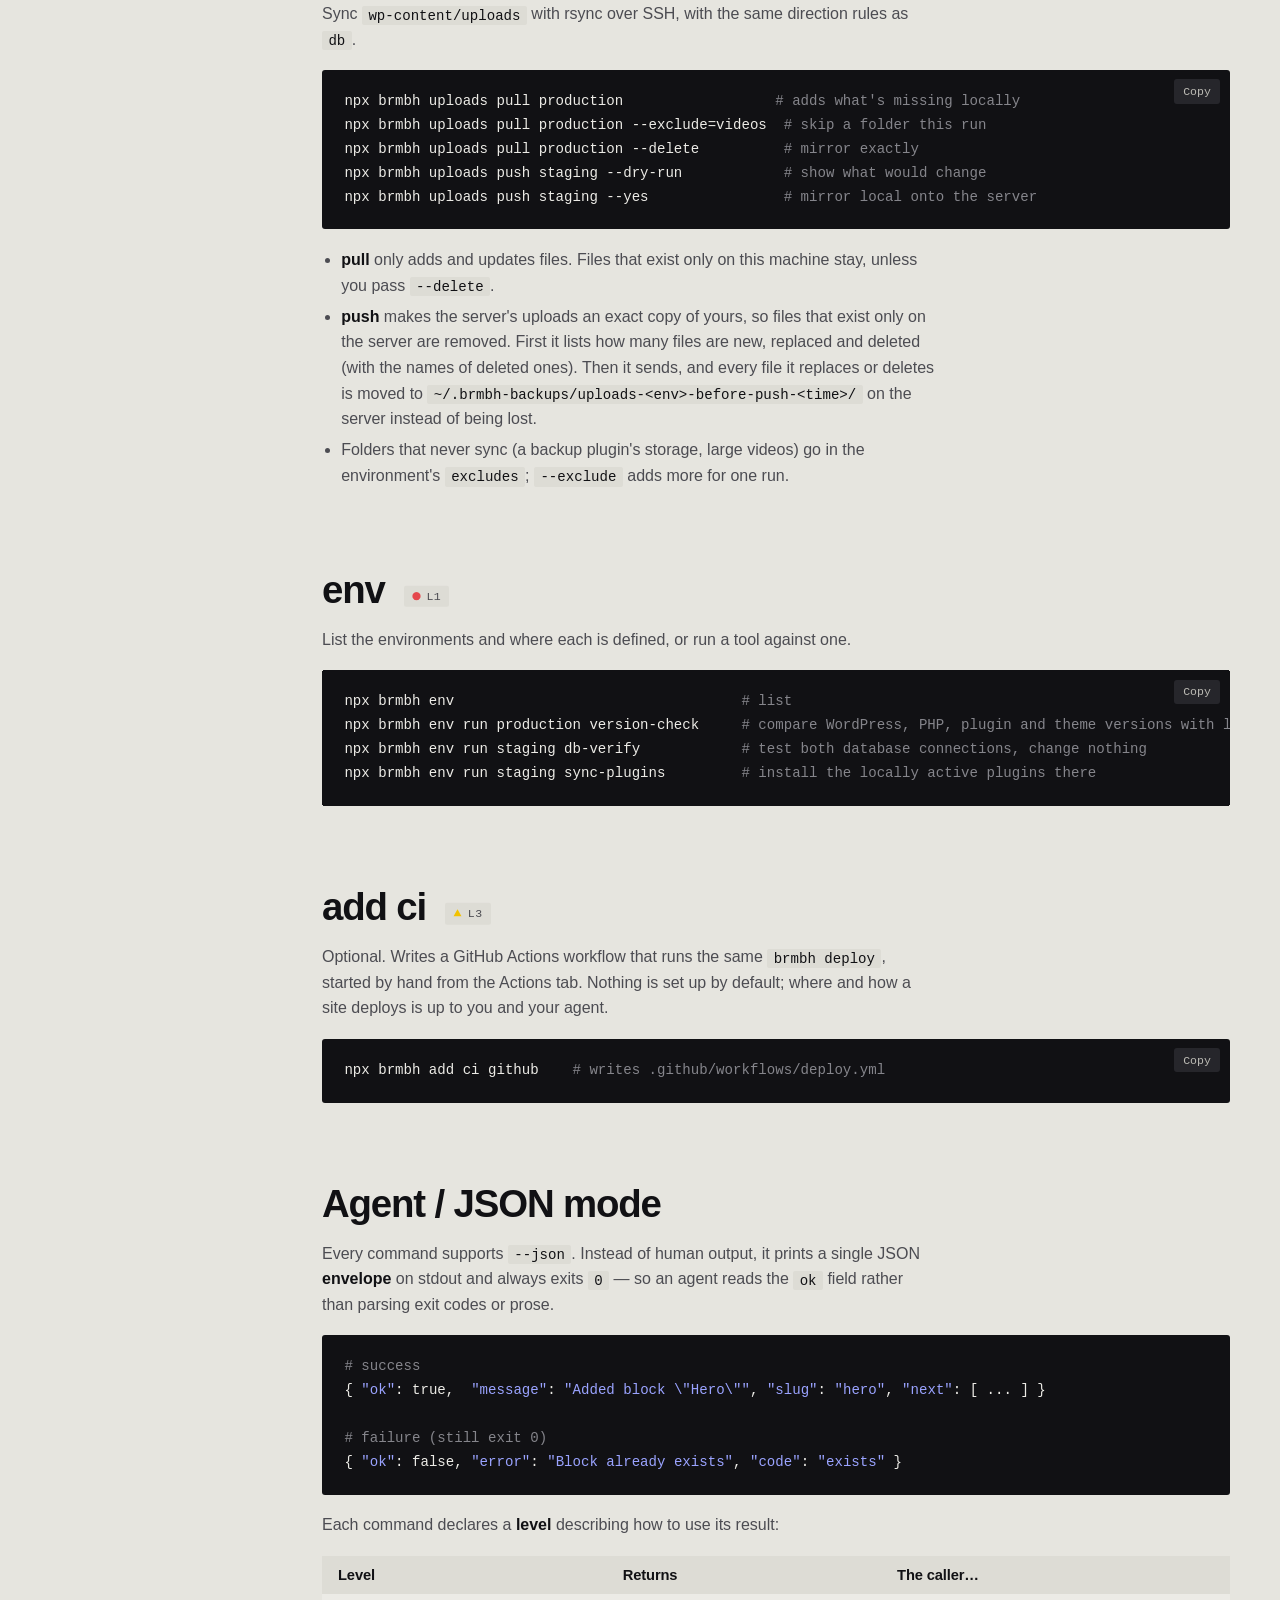
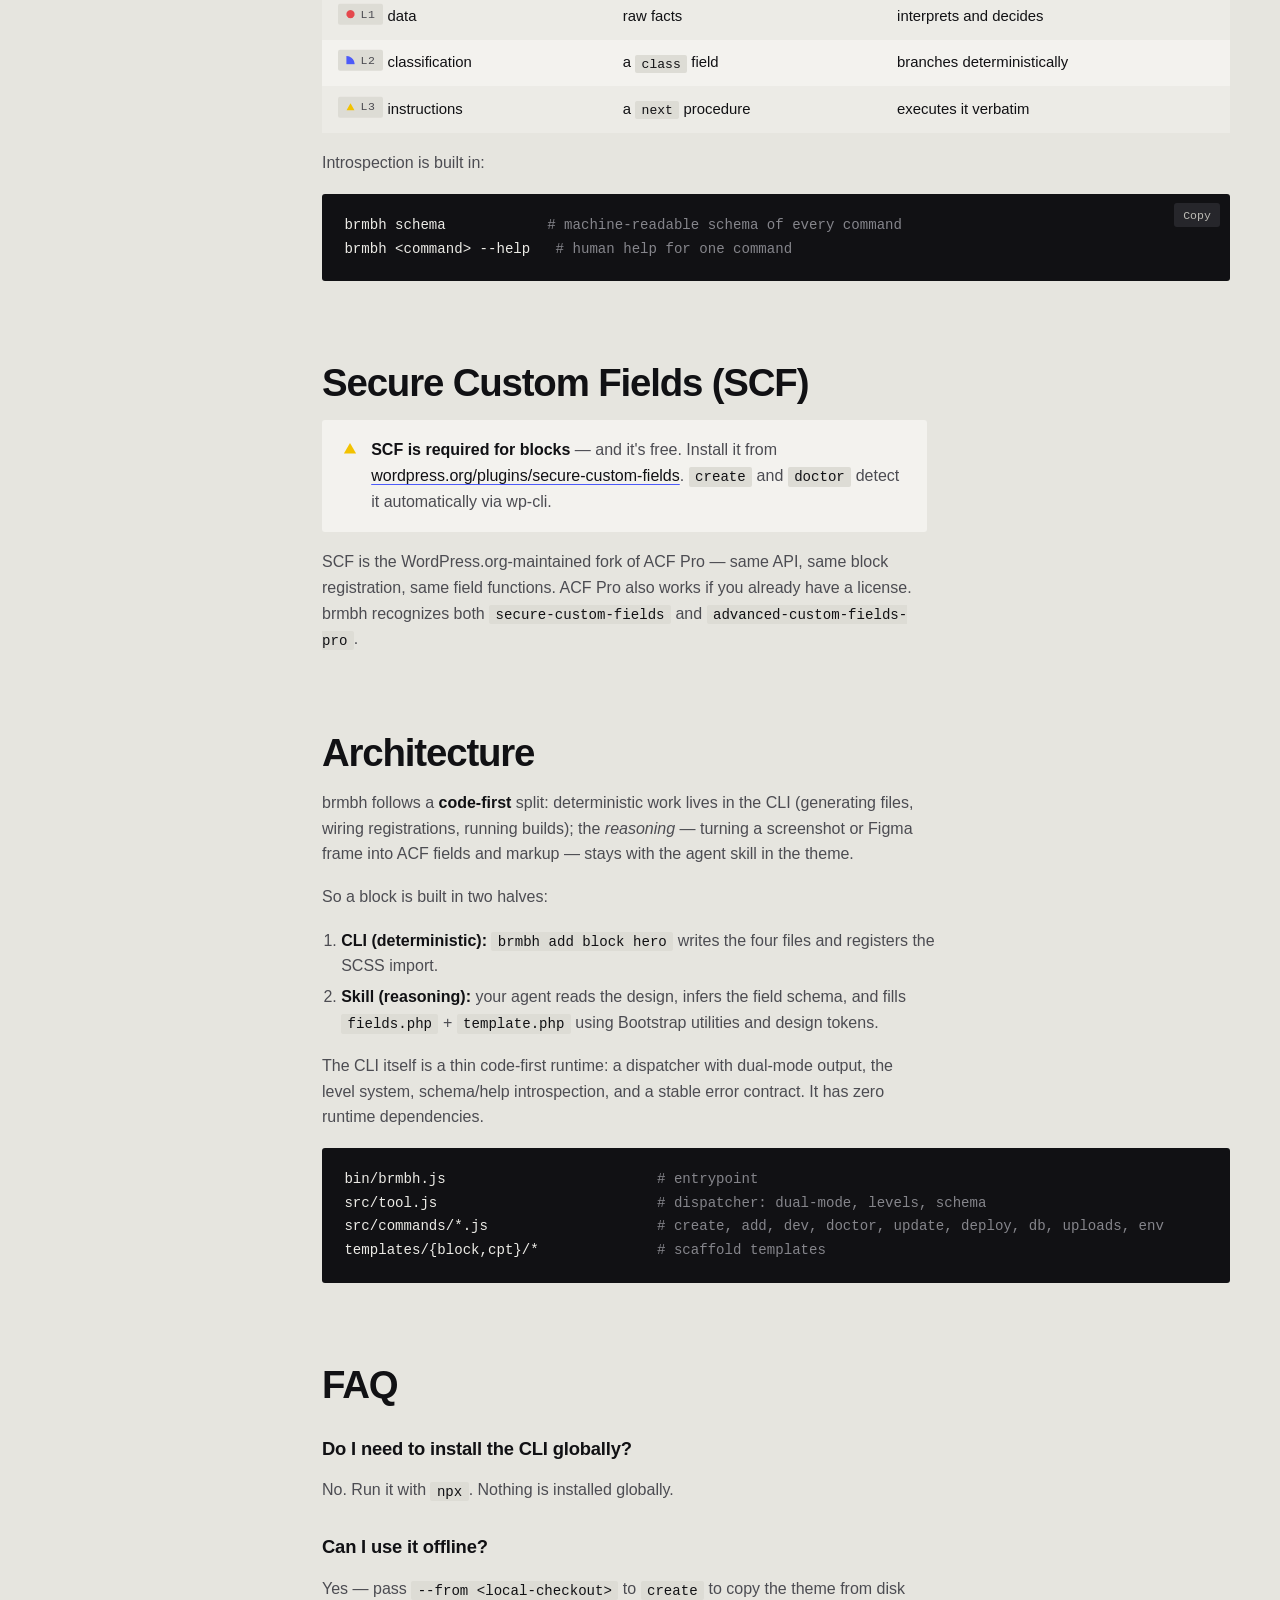
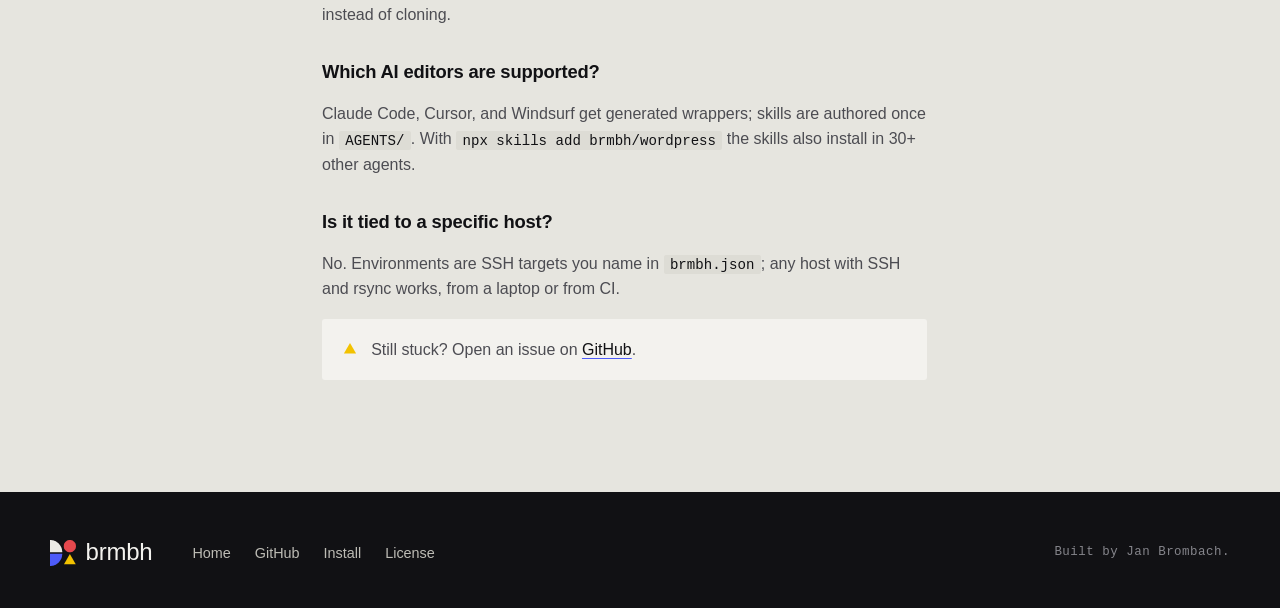
==== commit ab2c5fbf: "docs: step-by-step db, uploads and deploy for cli 1.4.1" ====
--- a/docs.html
+++ b/docs.html
@@ -238,6 +238,7 @@
             <tr><td><code>excludes</code></td><td>Upload folders to skip when syncing, e.g. <code>["videos"]</code>.</td></tr>
           </tbody>
         </table>
+        <p><strong>How the commands reach a server:</strong> the CLI reads the environment, logs in with your own SSH setup (<code>~/.ssh/config</code>, ssh-agent or a CI secret) and runs WP-CLI there. The server needs SSH access, WP-CLI as <code>wp</code>, and rsync for <code>deploy</code> and <code>uploads</code>. Paths with spaces are fine.</p>
         <div class="note">
           <strong>Coming from <code>tools/env/*.env</code>?</strong> <code>brmbh update</code> moves those files into <code>brmbh.local.json</code> and gitignores it. The files are read as data, never executed.
         </div>
@@ -251,6 +252,7 @@
           <li><strong>Build</strong> with <code>npm run build</code>.</li>
           <li><strong>Stage</strong> the tracked files plus the build output (<code>deploy.include</code>), without development files (<code>assets/src</code>, <code>package.json</code>, <code>AGENTS.md</code>, the config files).</li>
           <li><strong>Dry run</strong> by default. Only <code>--apply</code> sends; files removed in git are removed on the server.</li>
+          <li><strong>Flush</strong> the object cache on the server (<code>wp cache flush</code>).</li>
           <li><strong>Verify.</strong> The live <code>brmbh-deploy.json</code> must carry the commit just sent, and the home page must load without a PHP error.</li>
         </ol>
         <table>
@@ -265,18 +267,46 @@
 
         <h2 id="db">db <span class="lvl" data-lvl="2">L2</span></h2>
         <p>Move the database between this machine and an environment. Code flows up, content flows down: <code>canonical</code> decides which way is allowed.</p>
-        <pre class="ink" data-copy="npx brmbh db pull production">npx brmbh db pull production    <span class="dim"># remote → local</span>
-npx brmbh db push staging       <span class="dim"># local → remote, only onto canonical: "local"</span></pre>
-        <div class="note">
-          <strong>Backup first, every time.</strong> A pull backs up the local database to <code>.brmbh/backups/</code>, a push backs up the remote one to <code>~/.brmbh-backups/</code> on the server. In <code>--json</code> mode a push needs <code>--yes</code>, so an agent asks you before it overwrites a database.
+        <pre class="ink" data-copy="npx brmbh db pull production">npx brmbh db pull production       <span class="dim"># server → this machine</span>
+npx brmbh db push staging --yes    <span class="dim"># this machine → server, only onto canonical: "local"</span></pre>
+        <p>Both directions need <code>local.url</code> in <code>brmbh.local.json</code>: every URL in the database is rewritten to it, so it is never guessed.</p>
+
+        <h3>What <code>db pull</code> does</h3>
+        <ol>
+          <li><strong>Checks both connections</strong> with <code>wp db check</code>, locally and over SSH. If one fails, nothing has changed yet.</li>
+          <li><strong>Backs up the local database</strong> to <code>.brmbh/backups/local-before-&lt;env&gt;-&lt;time&gt;.sql.gz</code> in the theme (gitignored).</li>
+          <li><strong>Copies the database:</strong> <code>wp db export</code> on the server streams over SSH straight into <code>wp db import</code> on this machine. No dump file stays on the server.</li>
+          <li><strong>Rewrites URLs</strong> from the server's <code>url</code> to <code>local.url</code> in all tables, for <code>https://</code> and <code>http://</code>, then once more to catch leftovers. Serialized data (widgets, field values) stays valid.</li>
+          <li><strong>Repairs the site:</strong> sets <code>siteurl</code> and <code>home</code>, activates the local theme, flushes the cache.</li>
+          <li><strong>Matches plugins:</strong> installs exactly the plugin versions the server runs, never newer ones. A premium plugin that isn't on wordpress.org is named, so you copy it yourself.</li>
+          <li><strong>Runs pending database upgrades</strong> (<code>wp core update-db</code>) and reports any version drift between this machine and the server.</li>
+        </ol>
+
+        <h3>What <code>db push</code> does</h3>
+        <ol>
+          <li><strong>Checks the direction:</strong> refused unless the environment is <code>"canonical": "local"</code>. The default is <code>remote</code>, so content entered on a live site is never overwritten by accident.</li>
+          <li><strong>Asks first.</strong> In the terminal it asks for confirmation; an agent (<code>--json</code>) gets <code>confirm_required</code> and has to ask you before it runs again with <code>--yes</code>.</li>
+          <li><strong>Checks both connections.</strong></li>
+          <li><strong>Backs up the server's database</strong> to <code>~/.brmbh-backups/&lt;env&gt;-before-push-&lt;time&gt;.sql.gz</code> on the server, outside the web root. An empty backup stops the push.</li>
+          <li><strong>Copies the database:</strong> exports locally, uploads it to a temporary file on the server, imports it and deletes the file.</li>
+          <li><strong>Rewrites URLs</strong> from <code>local.url</code> to the server's <code>url</code>, and repairs <code>siteurl</code>, <code>home</code>, theme, cache and database upgrades on the server.</li>
+        </ol>
+        <div class="note">
+          <strong>Undo:</strong> import the backup on the side that was overwritten, e.g. <code>wp db import local-before-production-….sql.gz</code> after unzipping it.
         </div>
 
         <h2 id="uploads">uploads <span class="lvl" data-lvl="2">L2</span></h2>
-        <p>Sync <code>wp-content/uploads</code> with the same direction rules.</p>
+        <p>Sync <code>wp-content/uploads</code> with rsync over SSH, with the same direction rules as <code>db</code>.</p>
         <pre class="ink" data-copy="npx brmbh uploads pull production">npx brmbh uploads pull production                  <span class="dim"># adds what's missing locally</span>
 npx brmbh uploads pull production --exclude=videos  <span class="dim"># skip a folder this run</span>
 npx brmbh uploads pull production --delete          <span class="dim"># mirror exactly</span>
-npx brmbh uploads push staging --yes                <span class="dim"># mirror local onto a local-canonical environment</span></pre>
+npx brmbh uploads push staging --dry-run            <span class="dim"># show what would change</span>
+npx brmbh uploads push staging --yes                <span class="dim"># mirror local onto the server</span></pre>
+        <ul>
+          <li><strong>pull</strong> only adds and updates files. Files that exist only on this machine stay, unless you pass <code>--delete</code>.</li>
+          <li><strong>push</strong> makes the server's uploads an exact copy of yours, so files that exist only on the server are removed. First it lists how many files are new, replaced and deleted (with the names of deleted ones). Then it sends, and every file it replaces or deletes is moved to <code>~/.brmbh-backups/uploads-&lt;env&gt;-before-push-&lt;time&gt;/</code> on the server instead of being lost.</li>
+          <li>Folders that never sync (a backup plugin's storage, large videos) go in the environment's <code>excludes</code>; <code>--exclude</code> adds more for one run.</li>
+        </ul>
 
         <h2 id="env">env <span class="lvl" data-lvl="1">L1</span></h2>
         <p>List the environments and where each is defined, or run a tool against one.</p>
